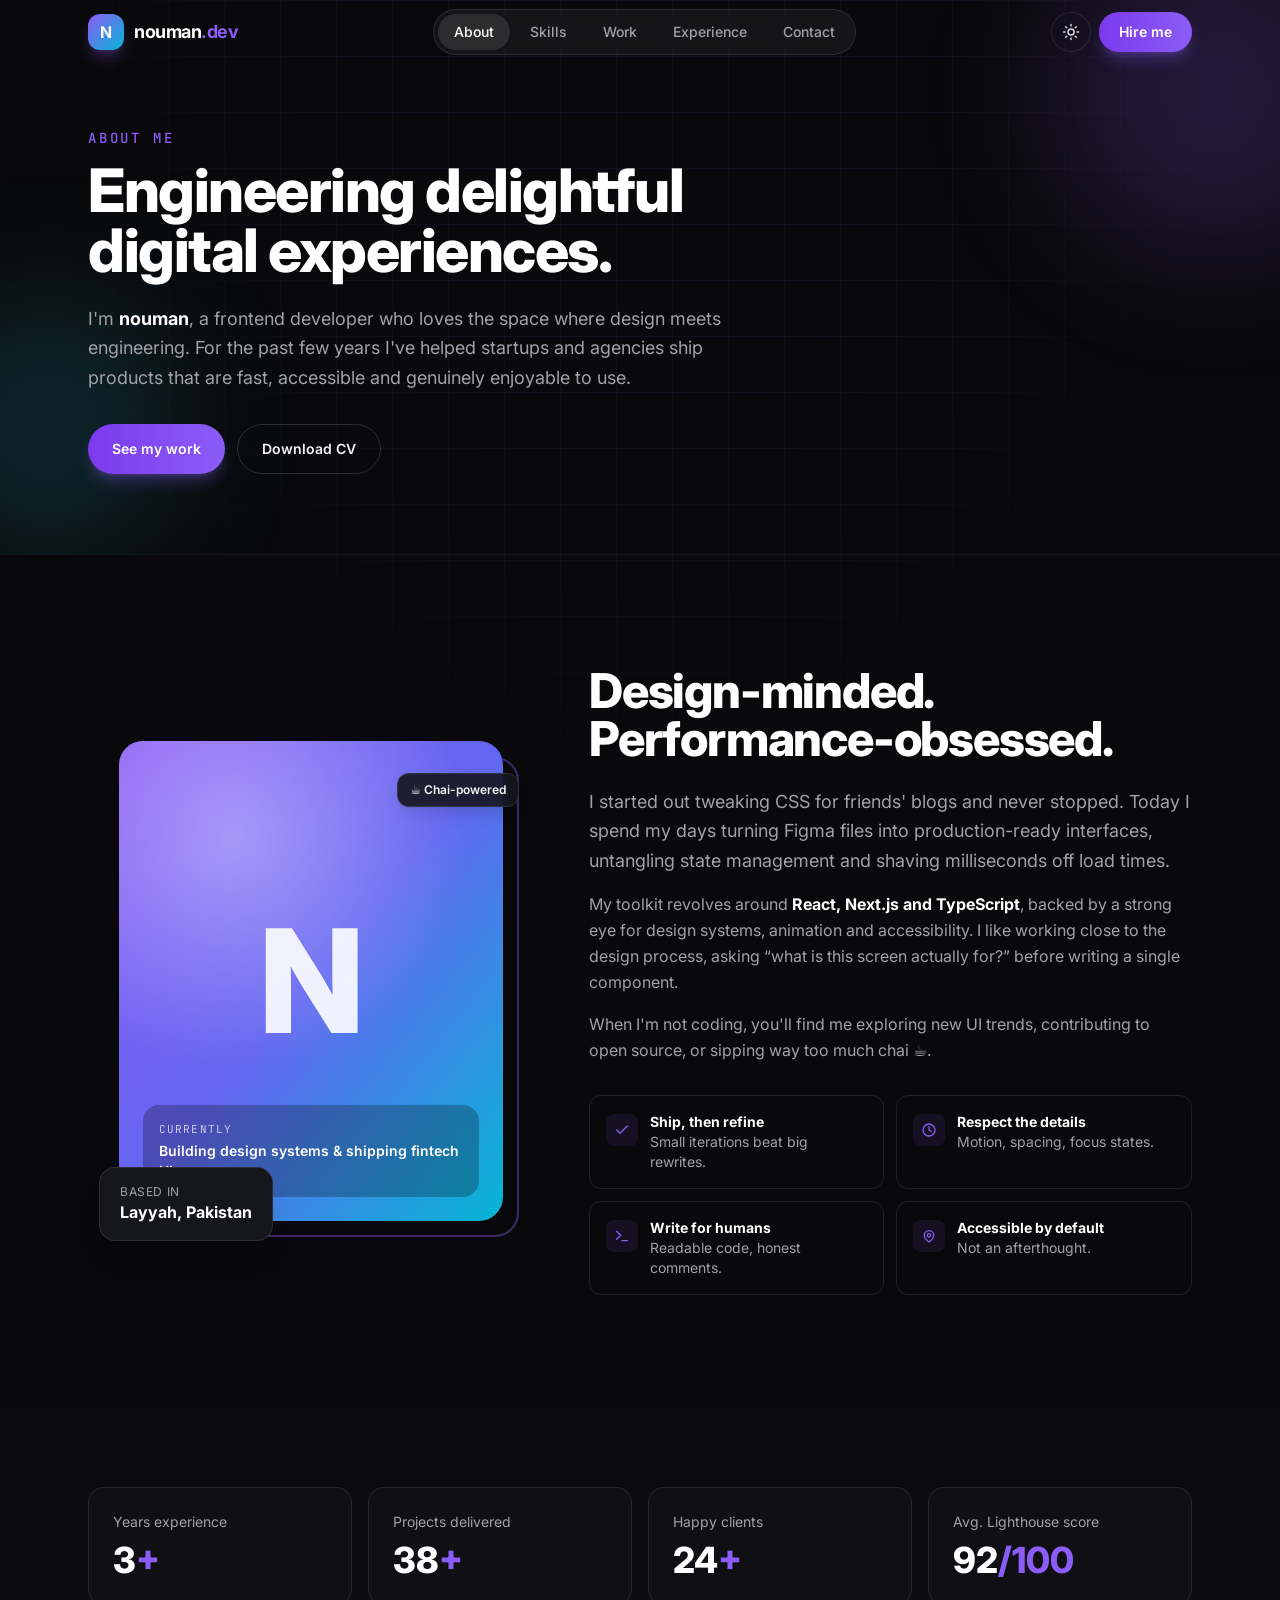
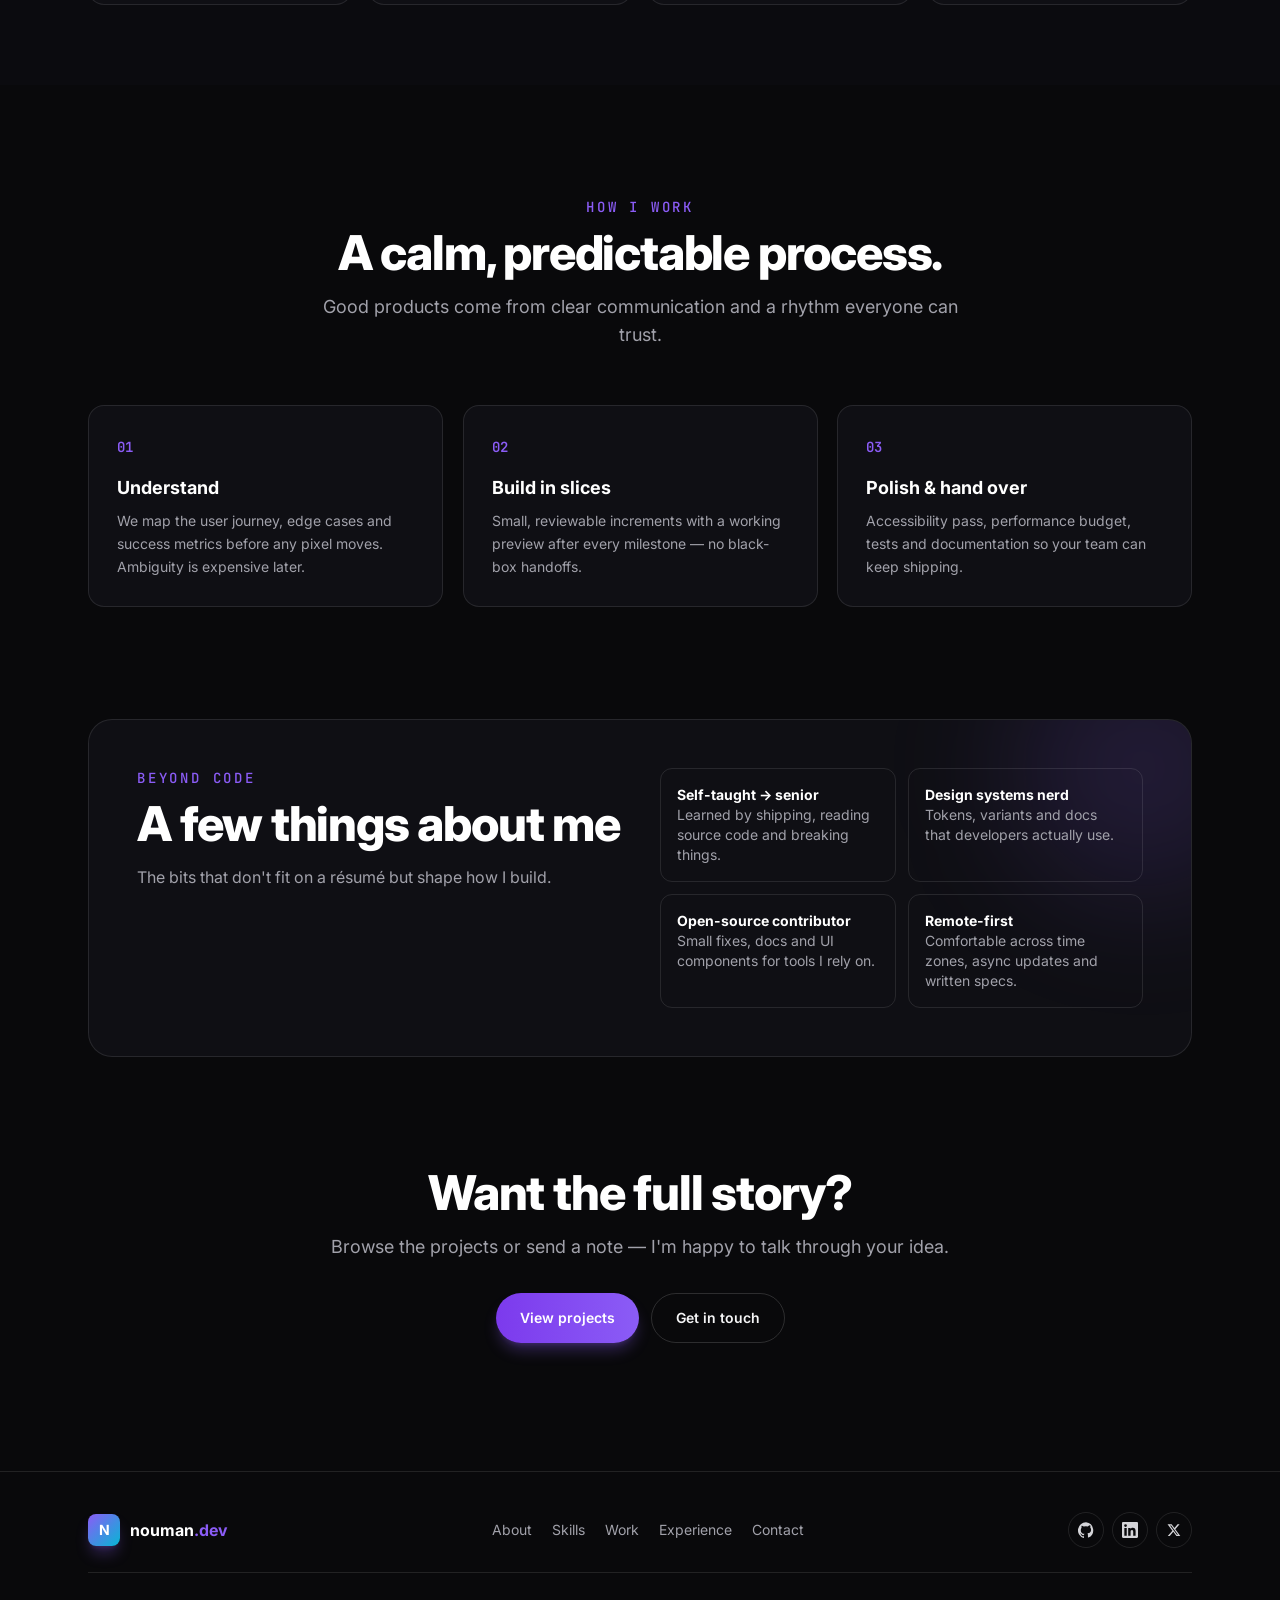
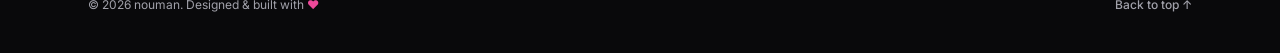
==== about.html @ 0bbcd974 "updating code" ====
<!doctype html>
<html lang="en" class="dark scroll-smooth">
<head>
  <meta charset="utf-8" />
  <meta name="viewport" content="width=device-width, initial-scale=1" />
  <title>About — nouman</title>
  <meta name="description" content="Meet nouman — a frontend developer focused on design systems, motion and accessible, high-performance interfaces." />
  <meta property="og:title" content="About — nouman" />
  <meta property="og:description" content="A frontend developer who loves the space where design meets engineering." />
  <meta property="og:type" content="website" />
  <meta name="theme-color" content="#09090b" />
  <link rel="icon" href="data:image/svg+xml,<svg xmlns='http://www.w3.org/2000/svg' viewBox='0 0 64 64'><defs><linearGradient id='g' x1='0' y1='0' x2='1' y2='1'><stop offset='0' stop-color='%238b5cf6'/><stop offset='1' stop-color='%2306b6d4'/></linearGradient></defs><rect width='64' height='64' rx='16' fill='url(%23g)'/><text x='50%' y='55%' dominant-baseline='middle' text-anchor='middle' font-family='Arial' font-weight='800' font-size='34' fill='white'>N</text></svg>" />

  <!-- Fonts -->
  <link rel="preconnect" href="https://fonts.googleapis.com" />
  <link rel="preconnect" href="https://fonts.gstatic.com" crossorigin />
  <link href="https://fonts.googleapis.com/css2?family=Inter:wght@400;500;600;700;800&family=JetBrains+Mono:wght@400;500&display=swap" rel="stylesheet" />

  <!-- Theme -->
  <script>
    try {
      const t = localStorage.getItem('theme');
      if (t === 'light') document.documentElement.classList.remove('dark');
    } catch (e) {}
  </script>

  <link rel="stylesheet" href="style.css" />
  <noscript><style>.reveal{opacity:1 !important;transform:none !important;filter:none !important}</style></noscript>
</head>

<body id="top" class="bg-white text-zinc-600 dark:bg-ink-950 dark:text-zinc-400 font-sans antialiased selection:bg-brand-500/30 selection:text-white overflow-x-hidden">
  <a href="#main" class="skip-link">Skip to content</a>

  <!-- Background decor -->
  <div class="pointer-events-none fixed inset-0 -z-10 bg-grid [mask-image:radial-gradient(ellipse_at_top,black_30%,transparent_75%)]"></div>
  <div id="cursorGlow" class="pointer-events-none fixed -z-10 hidden h-[500px] w-[500px] -translate-x-1/2 -translate-y-1/2 rounded-full bg-brand-500/10 opacity-0 blur-3xl transition-opacity duration-500 md:block"></div>

  <!-- Scroll progress -->
  <div id="progress" class="fixed left-0 top-0 z-[60] h-0.5 w-0 bg-gradient-to-r from-brand-500 to-cyan-400"></div>

  <!-- ================= NAVBAR ================= -->
  <header id="nav" class="fixed inset-x-0 top-0 z-50 transition-all duration-300">
    <div class="mx-auto flex h-16 max-w-6xl items-center justify-between px-5 sm:px-6">
      <a href="index.html" class="group flex items-center gap-2.5 font-bold text-zinc-900 dark:text-white" aria-label="nouman — home">
        <span class="grid h-9 w-9 place-items-center rounded-xl bg-gradient-to-br from-brand-500 to-cyan-500 text-white shadow-lg shadow-brand-500/30 transition-transform group-hover:rotate-6">N</span>
        <span class="text-lg tracking-tight">nouman<span class="text-brand-500">.dev</span></span>
      </a>

      <nav class="hidden md:block" aria-label="Primary">
        <ul class="flex items-center gap-1 rounded-full border border-zinc-200 bg-white/70 p-1 text-sm font-medium backdrop-blur dark:border-white/10 dark:bg-white/5">
          <li><a href="about.html" class="nav-link is-active" aria-current="page">About</a></li>
          <li><a href="skills.html" class="nav-link">Skills</a></li>
          <li><a href="work.html" class="nav-link">Work</a></li>
          <li><a href="experience.html" class="nav-link">Experience</a></li>
          <li><a href="contact.html" class="nav-link">Contact</a></li>
        </ul>
      </nav>

      <div class="flex items-center gap-2">
        <button id="themeToggle" class="grid h-10 w-10 place-items-center rounded-full border border-zinc-200 text-zinc-700 transition hover:border-brand-500 hover:text-brand-500 dark:border-white/10 dark:text-zinc-300" aria-label="Toggle theme" aria-pressed="true">
          <svg class="hidden h-[18px] w-[18px] dark:block" viewBox="0 0 24 24" fill="none" stroke="currentColor" stroke-width="2" stroke-linecap="round"><circle cx="12" cy="12" r="4"/><path d="M12 2v2M12 20v2M4.9 4.9l1.4 1.4M17.7 17.7l1.4 1.4M2 12h2M20 12h2M4.9 19.1l1.4-1.4M17.7 6.3l1.4-1.4"/></svg>
          <svg class="h-[18px] w-[18px] dark:hidden" viewBox="0 0 24 24" fill="none" stroke="currentColor" stroke-width="2" stroke-linecap="round"><path d="M21 12.8A9 9 0 1 1 11.2 3a7 7 0 0 0 9.8 9.8z"/></svg>
        </button>
        <a href="contact.html" class="btn-primary hidden !px-5 !py-2.5 sm:inline-flex">Hire me</a>
        <button id="menuBtn" class="grid h-10 w-10 place-items-center rounded-full border border-zinc-200 text-zinc-700 md:hidden dark:border-white/10 dark:text-zinc-300" aria-label="Open menu" aria-expanded="false" aria-controls="mobileMenu">
          <svg class="h-5 w-5" viewBox="0 0 24 24" fill="none" stroke="currentColor" stroke-width="2" stroke-linecap="round"><path id="menuIcon" d="M4 7h16M4 17h16"/></svg>
        </button>
      </div>
    </div>

    <!-- Mobile menu -->
    <div id="mobileMenu" class="pointer-events-none mx-4 -translate-y-2 rounded-2xl border border-zinc-200 bg-white/95 p-2 opacity-0 shadow-xl backdrop-blur transition-all duration-300 md:hidden dark:border-white/10 dark:bg-ink-900/95">
      <a href="about.html" class="mobile-link is-active" aria-current="page">About</a>
      <a href="skills.html" class="mobile-link">Skills</a>
      <a href="work.html" class="mobile-link">Work</a>
      <a href="experience.html" class="mobile-link">Experience</a>
      <a href="contact.html" class="mobile-link">Contact</a>
    </div>
  </header>

  <main id="main">
    <!-- ================= PAGE HERO ================= -->
    <section class="page-hero">
      <div class="pointer-events-none absolute -right-24 -top-24 h-80 w-80 rounded-full bg-brand-500/20 blur-3xl" data-parallax="0.08"></div>
      <div class="pointer-events-none absolute -left-20 bottom-0 h-64 w-64 rounded-full bg-cyan-400/15 blur-3xl"></div>

      <div class="mx-auto max-w-6xl px-5 sm:px-6">
        <p class="eyebrow reveal">About me</p>
        <h1 class="page-hero-title reveal max-w-3xl">Engineering delightful<br class="hidden sm:block" /> digital experiences.</h1>
        <p class="reveal mt-6 max-w-2xl text-lg leading-relaxed">
          I'm <strong class="text-zinc-900 dark:text-white">nouman</strong>, a frontend developer who loves the space where design meets engineering.
          For the past few years I've helped startups and agencies ship products that are fast, accessible and genuinely enjoyable to use.
        </p>
        <div class="reveal mt-8 flex flex-wrap gap-3">
          <a href="work.html" class="btn-primary">See my work</a>
          <a href="Muhammad Nouman CV.pdf" class="btn-ghost" download>Download CV</a>
        </div>
      </div>
    </section>

    <!-- ================= STORY + PORTRAIT ================= -->
    <section class="py-20 sm:py-28">
      <div class="mx-auto grid max-w-6xl items-center gap-14 px-5 sm:px-6 lg:grid-cols-[0.85fr_1.15fr]">
        <div class="reveal relative mx-auto aspect-[4/5] w-full max-w-sm" data-reveal="left">
          <div class="absolute inset-0 translate-x-4 translate-y-4 rounded-3xl border-2 border-brand-500/40"></div>
          <div class="relative grid h-full w-full place-items-center overflow-hidden rounded-3xl bg-gradient-to-br from-brand-500 via-indigo-500 to-cyan-500">
            <span class="text-[9rem] font-extrabold leading-none text-white/90">N</span>
            <div class="absolute inset-0 bg-[radial-gradient(circle_at_30%_20%,rgba(255,255,255,.35),transparent_50%)]"></div>
            <div class="absolute inset-x-6 bottom-6 rounded-2xl bg-black/25 p-4 text-white backdrop-blur">
              <p class="font-mono text-[11px] uppercase tracking-widest text-white/70">Currently</p>
              <p class="mt-1 text-sm font-semibold">Building design systems &amp; shipping fintech UIs</p>
            </div>
          </div>
          <div class="absolute -bottom-5 -left-5 rounded-2xl border border-zinc-200 bg-white px-5 py-4 shadow-xl dark:border-white/10 dark:bg-ink-800">
            <p class="text-xs uppercase tracking-wider">Based in</p>
            <p class="font-bold text-zinc-900 dark:text-white">Layyah, Pakistan</p>
          </div>
          <div class="absolute -right-4 top-8 animate-float rounded-xl border border-zinc-200 bg-white/90 px-3 py-2 text-xs font-semibold text-zinc-800 shadow-lg backdrop-blur dark:border-white/10 dark:bg-ink-800/90 dark:text-zinc-100">☕ Chai-powered</div>
        </div>

        <div>
          <h2 class="section-title reveal" data-reveal="right">Design-minded.<br />Performance-obsessed.</h2>
          <p class="reveal mt-6 text-lg leading-relaxed" data-reveal="right">
            I started out tweaking CSS for friends' blogs and never stopped. Today I spend my days turning Figma files into
            production-ready interfaces, untangling state management and shaving milliseconds off load times.
          </p>
          <p class="reveal mt-4 leading-relaxed" data-reveal="right">
            My toolkit revolves around <strong class="text-zinc-900 dark:text-white">React, Next.js and TypeScript</strong>, backed by a strong eye for
            design systems, animation and accessibility. I like working close to the design process, asking “what is this screen
            actually for?” before writing a single component.
          </p>
          <p class="reveal mt-4 leading-relaxed" data-reveal="right">
            When I'm not coding, you'll find me exploring new UI trends, contributing to open source, or sipping way too much chai ☕.
          </p>

          <ul class="reveal mt-8 grid gap-3 sm:grid-cols-2" data-reveal="right">
            <li class="flex items-start gap-3 rounded-xl border border-zinc-200 p-4 dark:border-white/10">
              <span class="mt-0.5 grid h-8 w-8 shrink-0 place-items-center rounded-lg bg-brand-500/10 text-brand-500"><svg class="h-4 w-4" viewBox="0 0 24 24" fill="none" stroke="currentColor" stroke-width="2" stroke-linecap="round" stroke-linejoin="round"><path d="M20 6L9 17l-5-5"/></svg></span>
              <span class="text-sm"><strong class="block text-zinc-900 dark:text-white">Ship, then refine</strong>Small iterations beat big rewrites.</span>
            </li>
            <li class="flex items-start gap-3 rounded-xl border border-zinc-200 p-4 dark:border-white/10">
              <span class="mt-0.5 grid h-8 w-8 shrink-0 place-items-center rounded-lg bg-brand-500/10 text-brand-500"><svg class="h-4 w-4" viewBox="0 0 24 24" fill="none" stroke="currentColor" stroke-width="2" stroke-linecap="round" stroke-linejoin="round"><circle cx="12" cy="12" r="9"/><path d="M12 7v5l3 2"/></svg></span>
              <span class="text-sm"><strong class="block text-zinc-900 dark:text-white">Respect the details</strong>Motion, spacing, focus states.</span>
            </li>
            <li class="flex items-start gap-3 rounded-xl border border-zinc-200 p-4 dark:border-white/10">
              <span class="mt-0.5 grid h-8 w-8 shrink-0 place-items-center rounded-lg bg-brand-500/10 text-brand-500"><svg class="h-4 w-4" viewBox="0 0 24 24" fill="none" stroke="currentColor" stroke-width="2" stroke-linecap="round" stroke-linejoin="round"><path d="M4 17l6-6-6-6M12 19h8"/></svg></span>
              <span class="text-sm"><strong class="block text-zinc-900 dark:text-white">Write for humans</strong>Readable code, honest comments.</span>
            </li>
            <li class="flex items-start gap-3 rounded-xl border border-zinc-200 p-4 dark:border-white/10">
              <span class="mt-0.5 grid h-8 w-8 shrink-0 place-items-center rounded-lg bg-brand-500/10 text-brand-500"><svg class="h-4 w-4" viewBox="0 0 24 24" fill="none" stroke="currentColor" stroke-width="2" stroke-linecap="round" stroke-linejoin="round"><path d="M12 21s-7-4.4-7-10a7 7 0 0 1 14 0c0 5.6-7 10-7 10z"/><circle cx="12" cy="11" r="2.5"/></svg></span>
              <span class="text-sm"><strong class="block text-zinc-900 dark:text-white">Accessible by default</strong>Not an afterthought.</span>
            </li>
          </ul>
        </div>
      </div>
    </section>

    <!-- ================= STATS ================= -->
    <section class="bg-zinc-50 py-16 dark:bg-ink-900/50 sm:py-20">
      <div class="mx-auto max-w-6xl px-5 sm:px-6">
        <dl class="grid gap-4 sm:grid-cols-2 lg:grid-cols-4">
          <div class="reveal spotlight card p-6" data-reveal="scale">
            <dt class="text-sm">Years experience</dt>
            <dd class="mt-2 text-4xl font-extrabold text-zinc-900 dark:text-white"><span data-count="3">0</span><span class="text-brand-500">+</span></dd>
          </div>
          <div class="reveal spotlight card p-6" data-reveal="scale">
            <dt class="text-sm">Projects delivered</dt>
            <dd class="mt-2 text-4xl font-extrabold text-zinc-900 dark:text-white"><span data-count="40">0</span><span class="text-brand-500">+</span></dd>
          </div>
          <div class="reveal spotlight card p-6" data-reveal="scale">
            <dt class="text-sm">Happy clients</dt>
            <dd class="mt-2 text-4xl font-extrabold text-zinc-900 dark:text-white"><span data-count="25">0</span><span class="text-brand-500">+</span></dd>
          </div>
          <div class="reveal spotlight card p-6" data-reveal="scale">
            <dt class="text-sm">Avg. Lighthouse score</dt>
            <dd class="mt-2 text-4xl font-extrabold text-zinc-900 dark:text-white"><span data-count="96">0</span><span class="text-brand-500">/100</span></dd>
          </div>
        </dl>
      </div>
    </section>

    <!-- ================= APPROACH ================= -->
    <section class="py-20 sm:py-28">
      <div class="mx-auto max-w-6xl px-5 sm:px-6">
        <div class="mx-auto max-w-2xl text-center">
          <p class="eyebrow reveal">How I work</p>
          <h2 class="section-title reveal">A calm, predictable process.</h2>
          <p class="reveal mt-4 text-lg">Good products come from clear communication and a rhythm everyone can trust.</p>
        </div>

        <div class="mt-14 grid gap-5 md:grid-cols-3">
          <article class="reveal spotlight card card-hover p-7" data-reveal="left">
            <span class="font-mono text-sm font-semibold text-brand-500">01</span>
            <h3 class="mt-4 text-lg font-bold text-zinc-900 dark:text-white">Understand</h3>
            <p class="mt-2 text-sm leading-relaxed">We map the user journey, edge cases and success metrics before any pixel moves. Ambiguity is expensive later.</p>
          </article>
          <article class="reveal spotlight card card-hover p-7" data-reveal="scale">
            <span class="font-mono text-sm font-semibold text-brand-500">02</span>
            <h3 class="mt-4 text-lg font-bold text-zinc-900 dark:text-white">Build in slices</h3>
            <p class="mt-2 text-sm leading-relaxed">Small, reviewable increments with a working preview after every milestone — no black-box handoffs.</p>
          </article>
          <article class="reveal spotlight card card-hover p-7" data-reveal="right">
            <span class="font-mono text-sm font-semibold text-brand-500">03</span>
            <h3 class="mt-4 text-lg font-bold text-zinc-900 dark:text-white">Polish &amp; hand over</h3>
            <p class="mt-2 text-sm leading-relaxed">Accessibility pass, performance budget, tests and documentation so your team can keep shipping.</p>
          </article>
        </div>
      </div>
    </section>

    <!-- ================= BEYOND CODE ================= -->
    <section class="pb-20 sm:pb-28">
      <div class="mx-auto max-w-6xl px-5 sm:px-6">
        <div class="reveal relative overflow-hidden rounded-3xl border border-zinc-200 bg-white p-8 sm:p-12 dark:border-white/10 dark:bg-ink-900">
          <div class="pointer-events-none absolute -right-20 -top-20 h-64 w-64 rounded-full bg-brand-500/15 blur-3xl"></div>
          <div class="relative grid gap-10 lg:grid-cols-2">
            <div>
              <p class="eyebrow">Beyond code</p>
              <h2 class="section-title">A few things about me</h2>
              <p class="mt-4 leading-relaxed">The bits that don't fit on a résumé but shape how I build.</p>
            </div>
            <ul class="grid gap-3 sm:grid-cols-2">
              <li class="rounded-xl border border-zinc-200 p-4 text-sm dark:border-white/10"><strong class="block text-zinc-900 dark:text-white">Self-taught → senior</strong>Learned by shipping, reading source code and breaking things.</li>
              <li class="rounded-xl border border-zinc-200 p-4 text-sm dark:border-white/10"><strong class="block text-zinc-900 dark:text-white">Design systems nerd</strong>Tokens, variants and docs that developers actually use.</li>
              <li class="rounded-xl border border-zinc-200 p-4 text-sm dark:border-white/10"><strong class="block text-zinc-900 dark:text-white">Open-source contributor</strong>Small fixes, docs and UI components for tools I rely on.</li>
              <li class="rounded-xl border border-zinc-200 p-4 text-sm dark:border-white/10"><strong class="block text-zinc-900 dark:text-white">Remote-first</strong>Comfortable across time zones, async updates and written specs.</li>
            </ul>
          </div>
        </div>
      </div>
    </section>

    <!-- ================= CTA ================= -->
    <section class="pb-24 sm:pb-32">
      <div class="mx-auto max-w-3xl px-5 text-center sm:px-6">
        <h2 class="section-title reveal">Want the full story?</h2>
        <p class="reveal mt-4 text-lg">Browse the projects or send a note — I'm happy to talk through your idea.</p>
        <div class="reveal mt-8 flex flex-wrap justify-center gap-3">
          <a href="work.html" class="btn-primary">View projects</a>
          <a href="contact.html" class="btn-ghost">Get in touch</a>
        </div>
      </div>
    </section>
  </main>

  <!-- ================= FOOTER ================= -->
  <footer class="border-t border-zinc-200 py-10 dark:border-white/10">
    <div class="mx-auto max-w-6xl px-5 sm:px-6">
      <div class="flex flex-col items-center justify-between gap-6 sm:flex-row">
        <a href="index.html" class="group flex items-center gap-2.5 font-bold text-zinc-900 dark:text-white">
          <span class="grid h-8 w-8 place-items-center rounded-lg bg-gradient-to-br from-brand-500 to-cyan-500 text-sm text-white shadow-lg shadow-brand-500/30 transition-transform group-hover:rotate-6">N</span>
          <span>nouman<span class="text-brand-500">.dev</span></span>
        </a>
        <nav aria-label="Footer" class="flex flex-wrap justify-center gap-x-5 gap-y-2 text-sm">
          <a href="about.html" class="underline-grow transition hover:text-brand-500" aria-current="page">About</a>
          <a href="skills.html" class="underline-grow transition hover:text-brand-500">Skills</a>
          <a href="work.html" class="underline-grow transition hover:text-brand-500">Work</a>
          <a href="experience.html" class="underline-grow transition hover:text-brand-500">Experience</a>
          <a href="contact.html" class="underline-grow transition hover:text-brand-500">Contact</a>
        </nav>
        <div class="flex items-center gap-2">
          <a href="https://github.com/nomizzking/" target="_blank" rel="noopener" aria-label="GitHub" class="grid h-9 w-9 place-items-center rounded-full border border-zinc-200 text-zinc-600 transition hover:-translate-y-0.5 hover:border-brand-500 hover:text-brand-500 dark:border-white/10 dark:text-zinc-300"><svg class="h-4 w-4" viewBox="0 0 24 24" fill="currentColor"><path d="M12 .5a12 12 0 0 0-3.8 23.4c.6.1.8-.3.8-.6v-2c-3.3.7-4-1.6-4-1.6-.6-1.4-1.4-1.8-1.4-1.8-1-.7.1-.7.1-.7 1.2.1 1.8 1.2 1.8 1.2 1 1.8 2.8 1.3 3.5 1 .1-.8.4-1.3.7-1.6-2.7-.3-5.5-1.3-5.5-5.9 0-1.3.5-2.4 1.2-3.2-.1-.3-.5-1.5.1-3.2 0 0 1-.3 3.3 1.2a11.5 11.5 0 0 1 6 0C17.3 4.6 18.3 5 18.3 5c.6 1.7.2 2.9.1 3.2.8.8 1.2 1.9 1.2 3.2 0 4.6-2.8 5.6-5.5 5.9.4.4.8 1.1.8 2.2v3.3c0 .3.2.7.8.6A12 12 0 0 0 12 .5z"/></svg></a>
          <a href="https://linkedin.com/" target="_blank" rel="noopener" aria-label="LinkedIn" class="grid h-9 w-9 place-items-center rounded-full border border-zinc-200 text-zinc-600 transition hover:-translate-y-0.5 hover:border-brand-500 hover:text-brand-500 dark:border-white/10 dark:text-zinc-300"><svg class="h-4 w-4" viewBox="0 0 24 24" fill="currentColor"><path d="M20.4 20.5h-3.6v-5.6c0-1.3 0-3-1.8-3s-2.1 1.4-2.1 2.9v5.7H9.3V9h3.4v1.6c.5-.9 1.6-1.8 3.4-1.8 3.6 0 4.3 2.4 4.3 5.5v6.2zM5.3 7.4a2.1 2.1 0 1 1 0-4.2 2.1 2.1 0 0 1 0 4.2zM7.1 20.5H3.5V9h3.6v11.5zM22.2 0H1.8C.8 0 0 .8 0 1.7v20.6c0 .9.8 1.7 1.8 1.7h20.4c1 0 1.8-.8 1.8-1.7V1.7C24 .8 23.2 0 22.2 0z"/></svg></a>
          <a href="https://x.com/" target="_blank" rel="noopener" aria-label="X (Twitter)" class="grid h-9 w-9 place-items-center rounded-full border border-zinc-200 text-zinc-600 transition hover:-translate-y-0.5 hover:border-brand-500 hover:text-brand-500 dark:border-white/10 dark:text-zinc-300"><svg class="h-[14px] w-[14px]" viewBox="0 0 24 24" fill="currentColor"><path d="M18.2 2.3h3.4l-7.4 8.4 8.7 11.5h-6.8l-5.3-7-6.1 7H1.3l7.9-9L.9 2.3h7l4.8 6.4 5.5-6.4zm-1.2 17.9h1.9L7.1 4.2H5.1L17 20.2z"/></svg></a>
        </div>
      </div>
      <div class="mt-6 flex flex-col items-center justify-between gap-2 border-t border-zinc-200 pt-6 text-xs sm:flex-row dark:border-white/10">
        <p>© <span id="year"></span> nouman. Designed &amp; built with <span class="text-pink-500">♥</span></p>
        <a href="#top" class="font-medium transition hover:text-brand-500">Back to top ↑</a>
      </div>
    </div>
  </footer>

  <!-- Back-to-top + toast -->
  <a href="#top" id="toTop" class="pointer-events-none fixed bottom-6 right-6 z-40 grid h-12 w-12 translate-y-4 place-items-center rounded-full bg-gradient-to-br from-brand-500 to-cyan-500 text-white opacity-0 shadow-lg shadow-brand-500/30 transition-all duration-300" aria-label="Back to top">
    <svg class="h-5 w-5" viewBox="0 0 24 24" fill="none" stroke="currentColor" stroke-width="2.5" stroke-linecap="round" stroke-linejoin="round"><path d="M12 19V5M5 12l7-7 7 7"/></svg>
  </a>
  <div id="toast" class="pointer-events-none fixed bottom-6 left-1/2 z-50 -translate-x-1/2 translate-y-6 rounded-xl bg-zinc-900 px-5 py-3 text-sm font-medium text-white opacity-0 shadow-xl transition-all duration-300 dark:bg-white dark:text-zinc-900" role="status" aria-live="polite"></div>

  <script src="script.js"></script>
</body>
</html>
---- style.css ----
*,:after,:before{--tw-border-spacing-x:0;--tw-border-spacing-y:0;--tw-translate-x:0;--tw-translate-y:0;--tw-rotate:0;--tw-skew-x:0;--tw-skew-y:0;--tw-scale-x:1;--tw-scale-y:1;--tw-pan-x: ;--tw-pan-y: ;--tw-pinch-zoom: ;--tw-scroll-snap-strictness:proximity;--tw-gradient-from-position: ;--tw-gradient-via-position: ;--tw-gradient-to-position: ;--tw-ordinal: ;--tw-slashed-zero: ;--tw-numeric-figure: ;--tw-numeric-spacing: ;--tw-numeric-fraction: ;--tw-ring-inset: ;--tw-ring-offset-width:0px;--tw-ring-offset-color:#fff;--tw-ring-color:rgba(59,130,246,.5);--tw-ring-offset-shadow:0 0 #0000;--tw-ring-shadow:0 0 #0000;--tw-shadow:0 0 #0000;--tw-shadow-colored:0 0 #0000;--tw-blur: ;--tw-brightness: ;--tw-contrast: ;--tw-grayscale: ;--tw-hue-rotate: ;--tw-invert: ;--tw-saturate: ;--tw-sepia: ;--tw-drop-shadow: ;--tw-backdrop-blur: ;--tw-backdrop-brightness: ;--tw-backdrop-contrast: ;--tw-backdrop-grayscale: ;--tw-backdrop-hue-rotate: ;--tw-backdrop-invert: ;--tw-backdrop-opacity: ;--tw-backdrop-saturate: ;--tw-backdrop-sepia: ;--tw-contain-size: ;--tw-contain-layout: ;--tw-contain-paint: ;--tw-contain-style: }::backdrop{--tw-border-spacing-x:0;--tw-border-spacing-y:0;--tw-translate-x:0;--tw-translate-y:0;--tw-rotate:0;--tw-skew-x:0;--tw-skew-y:0;--tw-scale-x:1;--tw-scale-y:1;--tw-pan-x: ;--tw-pan-y: ;--tw-pinch-zoom: ;--tw-scroll-snap-strictness:proximity;--tw-gradient-from-position: ;--tw-gradient-via-position: ;--tw-gradient-to-position: ;--tw-ordinal: ;--tw-slashed-zero: ;--tw-numeric-figure: ;--tw-numeric-spacing: ;--tw-numeric-fraction: ;--tw-ring-inset: ;--tw-ring-offset-width:0px;--tw-ring-offset-color:#fff;--tw-ring-color:rgba(59,130,246,.5);--tw-ring-offset-shadow:0 0 #0000;--tw-ring-shadow:0 0 #0000;--tw-shadow:0 0 #0000;--tw-shadow-colored:0 0 #0000;--tw-blur: ;--tw-brightness: ;--tw-contrast: ;--tw-grayscale: ;--tw-hue-rotate: ;--tw-invert: ;--tw-saturate: ;--tw-sepia: ;--tw-drop-shadow: ;--tw-backdrop-blur: ;--tw-backdrop-brightness: ;--tw-backdrop-contrast: ;--tw-backdrop-grayscale: ;--tw-backdrop-hue-rotate: ;--tw-backdrop-invert: ;--tw-backdrop-opacity: ;--tw-backdrop-saturate: ;--tw-backdrop-sepia: ;--tw-contain-size: ;--tw-contain-layout: ;--tw-contain-paint: ;--tw-contain-style: }/*! tailwindcss v3.4.17 | MIT License | https://tailwindcss.com*/*,:after,:before{box-sizing:border-box;border:0 solid #e5e7eb}:after,:before{--tw-content:""}:host,html{line-height:1.5;-webkit-text-size-adjust:100%;-moz-tab-size:4;-o-tab-size:4;tab-size:4;font-family:Inter,ui-sans-serif,system-ui,sans-serif;font-feature-settings:normal;font-variation-settings:normal;-webkit-tap-highlight-color:transparent}body{margin:0;line-height:inherit}hr{height:0;color:inherit;border-top-width:1px}abbr:where([title]){-webkit-text-decoration:underline dotted;text-decoration:underline dotted}h1,h2,h3,h4,h5,h6{font-size:inherit;font-weight:inherit}a{color:inherit;text-decoration:inherit}b,strong{font-weight:bolder}code,kbd,pre,samp{font-family:JetBrains Mono,ui-monospace,monospace;font-feature-settings:normal;font-variation-settings:normal;font-size:1em}small{font-size:80%}sub,sup{font-size:75%;line-height:0;position:relative;vertical-align:baseline}sub{bottom:-.25em}sup{top:-.5em}table{text-indent:0;border-color:inherit;border-collapse:collapse}button,input,optgroup,select,textarea{font-family:inherit;font-feature-settings:inherit;font-variation-settings:inherit;font-size:100%;font-weight:inherit;line-height:inherit;letter-spacing:inherit;color:inherit;margin:0;padding:0}button,select{text-transform:none}button,input:where([type=button]),input:where([type=reset]),input:where([type=submit]){-webkit-appearance:button;background-color:transparent;background-image:none}:-moz-focusring{outline:auto}:-moz-ui-invalid{box-shadow:none}progress{vertical-align:baseline}::-webkit-inner-spin-button,::-webkit-outer-spin-button{height:auto}[type=search]{-webkit-appearance:textfield;outline-offset:-2px}::-webkit-search-decoration{-webkit-appearance:none}::-webkit-file-upload-button{-webkit-appearance:button;font:inherit}summary{display:list-item}blockquote,dd,dl,figure,h1,h2,h3,h4,h5,h6,hr,p,pre{margin:0}fieldset{margin:0}fieldset,legend{padding:0}menu,ol,ul{list-style:none;margin:0;padding:0}dialog{padding:0}textarea{resize:vertical}input::-moz-placeholder,textarea::-moz-placeholder{opacity:1;color:#9ca3af}input::placeholder,textarea::placeholder{opacity:1;color:#9ca3af}[role=button],button{cursor:pointer}:disabled{cursor:default}audio,canvas,embed,iframe,img,object,svg,video{display:block;vertical-align:middle}img,video{max-width:100%;height:auto}[hidden]:where(:not([hidden=until-found])){display:none}.text-gradient-animated{background-image:linear-gradient(to right,var(--tw-gradient-stops));--tw-gradient-from:#8b5cf6 var(--tw-gradient-from-position);--tw-gradient-to:rgba(139,92,246,0) var(--tw-gradient-to-position);--tw-gradient-stops:var(--tw-gradient-from),var(--tw-gradient-to);--tw-gradient-to:rgba(217,70,239,0) var(--tw-gradient-to-position);--tw-gradient-stops:var(--tw-gradient-from),#d946ef var(--tw-gradient-via-position),var(--tw-gradient-to);--tw-gradient-to:#22d3ee var(--tw-gradient-to-position);-webkit-background-clip:text;background-clip:text;color:transparent;background-size:200% 200%;animation:gradient-x 8s ease infinite}.eyebrow{margin-bottom:.75rem;font-family:JetBrains Mono,ui-monospace,monospace;font-size:.875rem;line-height:1.25rem;font-weight:500;text-transform:uppercase;letter-spacing:.2em;--tw-text-opacity:1;color:rgb(139 92 246/var(--tw-text-opacity,1))}.section-title{font-size:1.875rem;line-height:2.25rem;font-weight:800;line-height:1.25;letter-spacing:-.025em;--tw-text-opacity:1;color:rgb(24 24 27/var(--tw-text-opacity,1))}.section-title:is(.dark *){--tw-text-opacity:1;color:rgb(255 255 255/var(--tw-text-opacity,1))}@media (min-width:640px){.section-title{font-size:2.25rem;line-height:2.5rem}}@media (min-width:1024px){.section-title{font-size:3rem;line-height:1}}.btn-primary{display:inline-flex;align-items:center;gap:.5rem;border-radius:9999px;background-image:linear-gradient(to right,var(--tw-gradient-stops));--tw-gradient-from:#7c3aed var(--tw-gradient-from-position);--tw-gradient-to:rgba(124,58,237,0) var(--tw-gradient-to-position);--tw-gradient-stops:var(--tw-gradient-from),var(--tw-gradient-to);--tw-gradient-to:#8b5cf6 var(--tw-gradient-to-position);padding:.875rem 1.5rem;font-size:.875rem;line-height:1.25rem;font-weight:600;--tw-text-opacity:1;color:rgb(255 255 255/var(--tw-text-opacity,1));--tw-shadow:0 10px 15px -3px rgba(0,0,0,.1),0 4px 6px -4px rgba(0,0,0,.1);--tw-shadow-colored:0 10px 15px -3px var(--tw-shadow-color),0 4px 6px -4px var(--tw-shadow-color);--tw-shadow-color:rgba(139,92,246,.3);--tw-shadow:var(--tw-shadow-colored);transition-property:all;transition-timing-function:cubic-bezier(.4,0,.2,1);transition-duration:.3s}.btn-primary,.btn-primary:hover{box-shadow:var(--tw-ring-offset-shadow,0 0 #0000),var(--tw-ring-shadow,0 0 #0000),var(--tw-shadow)}.btn-primary:hover{--tw-translate-y:-0.125rem;transform:translate(var(--tw-translate-x),var(--tw-translate-y)) rotate(var(--tw-rotate)) skewX(var(--tw-skew-x)) skewY(var(--tw-skew-y)) scaleX(var(--tw-scale-x)) scaleY(var(--tw-scale-y));--tw-shadow:0 20px 25px -5px rgba(0,0,0,.1),0 8px 10px -6px rgba(0,0,0,.1);--tw-shadow-colored:0 20px 25px -5px var(--tw-shadow-color),0 8px 10px -6px var(--tw-shadow-color);--tw-shadow-color:rgba(139,92,246,.4);--tw-shadow:var(--tw-shadow-colored)}.btn-primary:focus{outline:2px solid transparent;outline-offset:2px}.btn-primary:focus-visible{--tw-ring-offset-shadow:var(--tw-ring-inset) 0 0 0 var(--tw-ring-offset-width) var(--tw-ring-offset-color);--tw-ring-shadow:var(--tw-ring-inset) 0 0 0 calc(2px + var(--tw-ring-offset-width)) var(--tw-ring-color);box-shadow:var(--tw-ring-offset-shadow),var(--tw-ring-shadow),var(--tw-shadow,0 0 #0000);--tw-ring-opacity:1;--tw-ring-color:rgb(167 139 250/var(--tw-ring-opacity,1));--tw-ring-offset-width:2px}.btn-primary:focus-visible:is(.dark *){--tw-ring-offset-color:#09090b}.btn-ghost{display:inline-flex;align-items:center;gap:.5rem;border-radius:9999px;border-width:1px;--tw-border-opacity:1;border-color:rgb(212 212 216/var(--tw-border-opacity,1));padding:.875rem 1.5rem;font-size:.875rem;line-height:1.25rem;font-weight:600;--tw-text-opacity:1;color:rgb(39 39 42/var(--tw-text-opacity,1));transition-property:all;transition-timing-function:cubic-bezier(.4,0,.2,1);transition-duration:.3s}.btn-ghost:hover{--tw-translate-y:-0.125rem;transform:translate(var(--tw-translate-x),var(--tw-translate-y)) rotate(var(--tw-rotate)) skewX(var(--tw-skew-x)) skewY(var(--tw-skew-y)) scaleX(var(--tw-scale-x)) scaleY(var(--tw-scale-y));--tw-border-opacity:1;border-color:rgb(139 92 246/var(--tw-border-opacity,1));--tw-text-opacity:1;color:rgb(139 92 246/var(--tw-text-opacity,1))}.btn-ghost:focus{outline:2px solid transparent;outline-offset:2px}.btn-ghost:focus-visible{--tw-ring-offset-shadow:var(--tw-ring-inset) 0 0 0 var(--tw-ring-offset-width) var(--tw-ring-offset-color);--tw-ring-shadow:var(--tw-ring-inset) 0 0 0 calc(2px + var(--tw-ring-offset-width)) var(--tw-ring-color);box-shadow:var(--tw-ring-offset-shadow),var(--tw-ring-shadow),var(--tw-shadow,0 0 #0000);--tw-ring-opacity:1;--tw-ring-color:rgb(167 139 250/var(--tw-ring-opacity,1))}.btn-ghost:is(.dark *){border-color:hsla(0,0%,100%,.15);--tw-text-opacity:1;color:rgb(244 244 245/var(--tw-text-opacity,1))}.social{display:grid;height:2.75rem;width:2.75rem;place-items:center;border-radius:9999px;border-width:1px;--tw-border-opacity:1;border-color:rgb(228 228 231/var(--tw-border-opacity,1));--tw-text-opacity:1;color:rgb(82 82 91/var(--tw-text-opacity,1));transition-property:all;transition-timing-function:cubic-bezier(.4,0,.2,1);transition-duration:.3s}.social:hover{--tw-translate-y:-0.25rem;transform:translate(var(--tw-translate-x),var(--tw-translate-y)) rotate(var(--tw-rotate)) skewX(var(--tw-skew-x)) skewY(var(--tw-skew-y)) scaleX(var(--tw-scale-x)) scaleY(var(--tw-scale-y));--tw-border-opacity:1;border-color:rgb(139 92 246/var(--tw-border-opacity,1));--tw-bg-opacity:1;background-color:rgb(139 92 246/var(--tw-bg-opacity,1));--tw-text-opacity:1;color:rgb(255 255 255/var(--tw-text-opacity,1))}.social:is(.dark *){border-color:hsla(0,0%,100%,.1);--tw-text-opacity:1;color:rgb(212 212 216/var(--tw-text-opacity,1))}.nav-link{position:relative;display:block;border-radius:9999px;padding:.5rem 1rem;--tw-text-opacity:1;color:rgb(82 82 91/var(--tw-text-opacity,1));transition-property:color,background-color,border-color,text-decoration-color,fill,stroke;transition-timing-function:cubic-bezier(.4,0,.2,1);transition-duration:.15s}.nav-link:hover{--tw-text-opacity:1;color:rgb(24 24 27/var(--tw-text-opacity,1))}.nav-link:is(.dark *){--tw-text-opacity:1;color:rgb(161 161 170/var(--tw-text-opacity,1))}.nav-link:hover:is(.dark *){--tw-text-opacity:1;color:rgb(255 255 255/var(--tw-text-opacity,1))}.nav-link.is-active{--tw-bg-opacity:1;background-color:rgb(24 24 27/var(--tw-bg-opacity,1));--tw-text-opacity:1;color:rgb(255 255 255/var(--tw-text-opacity,1))}.nav-link.is-active:is(.dark *){background-color:hsla(0,0%,100%,.1);--tw-text-opacity:1;color:rgb(255 255 255/var(--tw-text-opacity,1))}.mobile-link{display:block;border-radius:.75rem;padding:.75rem 1rem;font-weight:500;--tw-text-opacity:1;color:rgb(63 63 70/var(--tw-text-opacity,1))}.mobile-link:hover{--tw-bg-opacity:1;background-color:rgb(244 244 245/var(--tw-bg-opacity,1))}.mobile-link:is(.dark *){--tw-text-opacity:1;color:rgb(228 228 231/var(--tw-text-opacity,1))}.mobile-link:hover:is(.dark *){background-color:hsla(0,0%,100%,.05)}.mobile-link.is-active{--tw-bg-opacity:1;background-color:rgb(24 24 27/var(--tw-bg-opacity,1));--tw-text-opacity:1;color:rgb(255 255 255/var(--tw-text-opacity,1))}.mobile-link.is-active:hover{--tw-bg-opacity:1;background-color:rgb(24 24 27/var(--tw-bg-opacity,1))}.mobile-link.is-active:is(.dark *){background-color:hsla(0,0%,100%,.1);--tw-text-opacity:1;color:rgb(255 255 255/var(--tw-text-opacity,1))}.card{border-radius:1rem;border-width:1px;--tw-border-opacity:1;border-color:rgb(228 228 231/var(--tw-border-opacity,1));--tw-bg-opacity:1;background-color:rgb(255 255 255/var(--tw-bg-opacity,1));transition-property:all;transition-timing-function:cubic-bezier(.4,0,.2,1);transition-duration:.3s}.card:is(.dark *){border-color:hsla(0,0%,100%,.1);--tw-bg-opacity:1;background-color:rgb(15 15 20/var(--tw-bg-opacity,1))}.card-hover:hover{--tw-translate-y:-0.25rem;transform:translate(var(--tw-translate-x),var(--tw-translate-y)) rotate(var(--tw-rotate)) skewX(var(--tw-skew-x)) skewY(var(--tw-skew-y)) scaleX(var(--tw-scale-x)) scaleY(var(--tw-scale-y));border-color:rgba(139,92,246,.5);--tw-shadow:0 25px 50px -12px rgba(0,0,0,.25);--tw-shadow-colored:0 25px 50px -12px var(--tw-shadow-color);box-shadow:var(--tw-ring-offset-shadow,0 0 #0000),var(--tw-ring-shadow,0 0 #0000),var(--tw-shadow);--tw-shadow-color:rgba(139,92,246,.1);--tw-shadow:var(--tw-shadow-colored)}.chip{border-radius:.5rem;border-width:1px;--tw-border-opacity:1;border-color:rgb(228 228 231/var(--tw-border-opacity,1));--tw-bg-opacity:1;background-color:rgb(255 255 255/var(--tw-bg-opacity,1));padding:.375rem .75rem;font-size:.875rem;line-height:1.25rem;font-weight:500;--tw-text-opacity:1;color:rgb(63 63 70/var(--tw-text-opacity,1));transition-property:color,background-color,border-color,text-decoration-color,fill,stroke,opacity,box-shadow,transform,filter,-webkit-backdrop-filter;transition-property:color,background-color,border-color,text-decoration-color,fill,stroke,opacity,box-shadow,transform,filter,backdrop-filter;transition-property:color,background-color,border-color,text-decoration-color,fill,stroke,opacity,box-shadow,transform,filter,backdrop-filter,-webkit-backdrop-filter;transition-timing-function:cubic-bezier(.4,0,.2,1);transition-duration:.15s}.chip:hover{--tw-translate-y:-0.125rem;transform:translate(var(--tw-translate-x),var(--tw-translate-y)) rotate(var(--tw-rotate)) skewX(var(--tw-skew-x)) skewY(var(--tw-skew-y)) scaleX(var(--tw-scale-x)) scaleY(var(--tw-scale-y));--tw-border-opacity:1;border-color:rgb(139 92 246/var(--tw-border-opacity,1));--tw-text-opacity:1;color:rgb(139 92 246/var(--tw-text-opacity,1))}.chip:is(.dark *){border-color:hsla(0,0%,100%,.1);--tw-bg-opacity:1;background-color:rgb(22 22 29/var(--tw-bg-opacity,1));--tw-text-opacity:1;color:rgb(212 212 216/var(--tw-text-opacity,1))}.tag{border-radius:.375rem;background-color:rgba(139,92,246,.1);padding:.25rem .625rem;font-family:JetBrains Mono,ui-monospace,monospace;font-size:.75rem;line-height:1rem;font-weight:500;--tw-text-opacity:1;color:rgb(124 58 237/var(--tw-text-opacity,1))}.tag:is(.dark *){--tw-text-opacity:1;color:rgb(167 139 250/var(--tw-text-opacity,1))}.filter-btn{border-radius:9999px;border-width:1px;--tw-border-opacity:1;border-color:rgb(228 228 231/var(--tw-border-opacity,1));padding:.5rem 1rem;font-size:.875rem;line-height:1.25rem;font-weight:500;transition-property:color,background-color,border-color,text-decoration-color,fill,stroke,opacity,box-shadow,transform,filter,-webkit-backdrop-filter;transition-property:color,background-color,border-color,text-decoration-color,fill,stroke,opacity,box-shadow,transform,filter,backdrop-filter;transition-property:color,background-color,border-color,text-decoration-color,fill,stroke,opacity,box-shadow,transform,filter,backdrop-filter,-webkit-backdrop-filter;transition-timing-function:cubic-bezier(.4,0,.2,1);transition-duration:.15s}.filter-btn:hover{--tw-border-opacity:1;border-color:rgb(139 92 246/var(--tw-border-opacity,1));--tw-text-opacity:1;color:rgb(139 92 246/var(--tw-text-opacity,1))}.filter-btn:is(.dark *){border-color:hsla(0,0%,100%,.1)}.filter-btn.is-active{border-color:transparent;--tw-bg-opacity:1;background-color:rgb(24 24 27/var(--tw-bg-opacity,1))}.filter-btn.is-active,.filter-btn.is-active:hover{--tw-text-opacity:1;color:rgb(255 255 255/var(--tw-text-opacity,1))}.filter-btn.is-active:is(.dark *){--tw-bg-opacity:1;background-color:rgb(255 255 255/var(--tw-bg-opacity,1));--tw-text-opacity:1;color:rgb(24 24 27/var(--tw-text-opacity,1))}.field{position:relative}.field input,.field textarea{display:block;width:100%;min-width:0;resize:none;border-radius:.75rem;border-width:1px;--tw-border-opacity:1;border-color:rgb(228 228 231/var(--tw-border-opacity,1));--tw-bg-opacity:1;background-color:rgb(250 250 250/var(--tw-bg-opacity,1));padding:1.5rem 1rem .625rem;--tw-text-opacity:1;color:rgb(24 24 27/var(--tw-text-opacity,1));outline:2px solid transparent;outline-offset:2px;transition-property:color,background-color,border-color,text-decoration-color,fill,stroke,opacity,box-shadow,transform,filter,-webkit-backdrop-filter;transition-property:color,background-color,border-color,text-decoration-color,fill,stroke,opacity,box-shadow,transform,filter,backdrop-filter;transition-property:color,background-color,border-color,text-decoration-color,fill,stroke,opacity,box-shadow,transform,filter,backdrop-filter,-webkit-backdrop-filter;transition-timing-function:cubic-bezier(.4,0,.2,1);transition-duration:.15s}.field input:focus,.field textarea:focus{--tw-border-opacity:1;border-color:rgb(139 92 246/var(--tw-border-opacity,1));--tw-bg-opacity:1;background-color:rgb(255 255 255/var(--tw-bg-opacity,1));--tw-ring-offset-shadow:var(--tw-ring-inset) 0 0 0 var(--tw-ring-offset-width) var(--tw-ring-offset-color);--tw-ring-shadow:var(--tw-ring-inset) 0 0 0 calc(4px + var(--tw-ring-offset-width)) var(--tw-ring-color);box-shadow:var(--tw-ring-offset-shadow),var(--tw-ring-shadow),var(--tw-shadow,0 0 #0000);--tw-ring-color:rgba(139,92,246,.15)}.field input:is(.dark *),.field textarea:is(.dark *){border-color:hsla(0,0%,100%,.1);--tw-bg-opacity:1;background-color:rgb(22 22 29/var(--tw-bg-opacity,1));--tw-text-opacity:1;color:rgb(255 255 255/var(--tw-text-opacity,1))}.field input:focus:is(.dark *),.field textarea:focus:is(.dark *){--tw-bg-opacity:1;background-color:rgb(22 22 29/var(--tw-bg-opacity,1))}.field label{pointer-events:none;position:absolute;left:1rem;top:1rem;transform-origin:left;--tw-text-opacity:1;color:rgb(113 113 122/var(--tw-text-opacity,1));transition-property:all;transition-timing-function:cubic-bezier(.4,0,.2,1);transition-duration:.2s}.field input:not(:-moz-placeholder-shown)+label,.field textarea:not(:-moz-placeholder-shown)+label{top:.5rem;font-size:.75rem;line-height:1rem}.field input:focus+label,.field input:not(:placeholder-shown)+label,.field textarea:focus+label,.field textarea:not(:placeholder-shown)+label{top:.5rem;font-size:.75rem;line-height:1rem}.field input:focus+label,.field textarea:focus+label{--tw-text-opacity:1;color:rgb(139 92 246/var(--tw-text-opacity,1))}.field.has-error input,.field.has-error textarea{--tw-border-opacity:1;border-color:rgb(239 68 68/var(--tw-border-opacity,1))}.field.has-error input:focus,.field.has-error textarea:focus{--tw-ring-color:rgba(239,68,68,.15)}.page-hero{position:relative;overflow:hidden;border-bottom-width:1px;--tw-border-opacity:1;border-color:rgb(228 228 231/var(--tw-border-opacity,1));padding-bottom:4rem;padding-top:7rem}.page-hero:is(.dark *){border-color:hsla(0,0%,100%,.05)}@media (min-width:640px){.page-hero{padding-bottom:5rem;padding-top:8rem}}.page-hero-title{font-size:2.25rem;line-height:2.5rem;font-weight:800;line-height:1.1;letter-spacing:-.025em;--tw-text-opacity:1;color:rgb(24 24 27/var(--tw-text-opacity,1))}.page-hero-title:is(.dark *){--tw-text-opacity:1;color:rgb(255 255 255/var(--tw-text-opacity,1))}@media (min-width:640px){.page-hero-title{font-size:3rem;line-height:1}}@media (min-width:1024px){.page-hero-title{font-size:3.75rem;line-height:1}}.pointer-events-none{pointer-events:none}.visible{visibility:visible}.fixed{position:fixed}.absolute{position:absolute}.relative{position:relative}.inset-0{inset:0}.inset-x-0{left:0;right:0}.inset-x-6{left:1.5rem;right:1.5rem}.-bottom-24{bottom:-6rem}.-bottom-5{bottom:-1.25rem}.-bottom-6{bottom:-1.5rem}.-left-10{left:-2.5rem}.-left-20{left:-5rem}.-left-24{left:-6rem}.-left-4{left:-1rem}.-left-5{left:-1.25rem}.-left-\[42\.5px\]{left:-42.5px}.-right-2{right:-.5rem}.-right-20{right:-5rem}.-right-24{right:-6rem}.-right-4{right:-1rem}.-right-6{right:-1.5rem}.-top-10{top:-2.5rem}.-top-20{top:-5rem}.-top-24{top:-6rem}.-top-6{top:-1.5rem}.bottom-0{bottom:0}.bottom-6{bottom:1.5rem}.bottom-8{bottom:2rem}.left-0{left:0}.left-1\/2{left:50%}.right-0{right:0}.right-6{right:1.5rem}.top-0{top:0}.top-1\.5{top:.375rem}.top-10{top:2.5rem}.top-24{top:6rem}.top-8{top:2rem}.-z-10{z-index:-10}.z-40{z-index:40}.z-50{z-index:50}.z-\[60\]{z-index:60}.mx-4{margin-left:1rem;margin-right:1rem}.mx-auto{margin-left:auto;margin-right:auto}.mb-2{margin-bottom:.5rem}.mb-3{margin-bottom:.75rem}.mb-4{margin-bottom:1rem}.ml-1{margin-left:.25rem}.ml-2{margin-left:.5rem}.ml-auto{margin-left:auto}.mt-0\.5{margin-top:.125rem}.mt-1{margin-top:.25rem}.mt-10{margin-top:2.5rem}.mt-12{margin-top:3rem}.mt-14{margin-top:3.5rem}.mt-16{margin-top:4rem}.mt-2{margin-top:.5rem}.mt-3{margin-top:.75rem}.mt-4{margin-top:1rem}.mt-5{margin-top:1.25rem}.mt-6{margin-top:1.5rem}.mt-7{margin-top:1.75rem}.mt-8{margin-top:2rem}.mt-9{margin-top:2.25rem}.block{display:block}.flex{display:flex}.inline-flex{display:inline-flex}.grid{display:grid}.hidden{display:none}.aspect-\[16\/10\]{aspect-ratio:16/10}.aspect-\[4\/5\]{aspect-ratio:4/5}.h-0\.5{height:.125rem}.h-1\.5{height:.375rem}.h-10{height:2.5rem}.h-11{height:2.75rem}.h-12{height:3rem}.h-16{height:4rem}.h-2{height:.5rem}.h-3{height:.75rem}.h-3\.5{height:.875rem}.h-4{height:1rem}.h-5{height:1.25rem}.h-6{height:1.5rem}.h-64{height:16rem}.h-7{height:1.75rem}.h-72{height:18rem}.h-8{height:2rem}.h-80{height:20rem}.h-9{height:2.25rem}.h-\[14px\]{height:14px}.h-\[18px\]{height:18px}.h-\[500px\]{height:500px}.h-full{height:100%}.h-px{height:1px}.min-h-\[1\.25rem\]{min-height:1.25rem}.min-h-screen{min-height:100vh}.w-0{width:0}.w-1{width:.25rem}.w-1\/2{width:50%}.w-1\/3{width:33.333333%}.w-1\/5{width:20%}.w-10{width:2.5rem}.w-11{width:2.75rem}.w-12{width:3rem}.w-16{width:4rem}.w-2{width:.5rem}.w-2\/3{width:66.666667%}.w-2\/5{width:40%}.w-24{width:6rem}.w-3{width:.75rem}.w-3\.5{width:.875rem}.w-3\/4{width:75%}.w-3\/5{width:60%}.w-4{width:1rem}.w-5{width:1.25rem}.w-6{width:1.5rem}.w-64{width:16rem}.w-7{width:1.75rem}.w-72{width:18rem}.w-8{width:2rem}.w-80{width:20rem}.w-9{width:2.25rem}.w-\[14px\]{width:14px}.w-\[18px\]{width:18px}.w-\[500px\]{width:500px}.w-fit{width:-moz-fit-content;width:fit-content}.w-full{width:100%}.w-max{width:-moz-max-content;width:max-content}.min-w-0{min-width:0}.max-w-2xl{max-width:42rem}.max-w-3xl{max-width:48rem}.max-w-4xl{max-width:56rem}.max-w-6xl{max-width:72rem}.max-w-md{max-width:28rem}.max-w-sm{max-width:24rem}.max-w-xl{max-width:36rem}.flex-1{flex:1 1 0%}.shrink-0{flex-shrink:0}.-translate-x-1\/2{--tw-translate-x:-50%}.-translate-x-1\/2,.-translate-y-1\/2{transform:translate(var(--tw-translate-x),var(--tw-translate-y)) rotate(var(--tw-rotate)) skewX(var(--tw-skew-x)) skewY(var(--tw-skew-y)) scaleX(var(--tw-scale-x)) scaleY(var(--tw-scale-y))}.-translate-y-1\/2{--tw-translate-y:-50%}.-translate-y-2{--tw-translate-y:-0.5rem}.-translate-y-2,.translate-x-4{transform:translate(var(--tw-translate-x),var(--tw-translate-y)) rotate(var(--tw-rotate)) skewX(var(--tw-skew-x)) skewY(var(--tw-skew-y)) scaleX(var(--tw-scale-x)) scaleY(var(--tw-scale-y))}.translate-x-4{--tw-translate-x:1rem}.translate-y-4{--tw-translate-y:1rem}.translate-y-4,.translate-y-6{transform:translate(var(--tw-translate-x),var(--tw-translate-y)) rotate(var(--tw-rotate)) skewX(var(--tw-skew-x)) skewY(var(--tw-skew-y)) scaleX(var(--tw-scale-x)) scaleY(var(--tw-scale-y))}.translate-y-6{--tw-translate-y:1.5rem}.transform{transform:translate(var(--tw-translate-x),var(--tw-translate-y)) rotate(var(--tw-rotate)) skewX(var(--tw-skew-x)) skewY(var(--tw-skew-y)) scaleX(var(--tw-scale-x)) scaleY(var(--tw-scale-y))}@keyframes blink{50%{opacity:0}}.animate-blink{animation:blink 1s step-end infinite}@keyframes blob{0%,to{transform:translate(0) scale(1)}33%{transform:translate(30px,-40px) scale(1.1)}66%{transform:translate(-20px,20px) scale(.95)}}.animate-blob{animation:blob 14s ease-in-out infinite}@keyframes bounce{0%,to{transform:translateY(-25%);animation-timing-function:cubic-bezier(.8,0,1,1)}50%{transform:none;animation-timing-function:cubic-bezier(0,0,.2,1)}}.animate-bounce{animation:bounce 1s infinite}.animate-float{animation:float 6s ease-in-out infinite}@keyframes float{0%,to{transform:translateY(0)}50%{transform:translateY(-12px)}}.animate-float-slow{animation:float 8s ease-in-out infinite}@keyframes marquee{to{transform:translateX(-50%)}}.animate-marquee{animation:marquee 30s linear infinite}@keyframes ping{75%,to{transform:scale(2);opacity:0}}.animate-ping{animation:ping 1s cubic-bezier(0,0,.2,1) infinite}.resize{resize:both}.grid-cols-3{grid-template-columns:repeat(3,minmax(0,1fr))}.flex-col{flex-direction:column}.flex-wrap{flex-wrap:wrap}.place-items-center{place-items:center}.items-start{align-items:flex-start}.items-end{align-items:flex-end}.items-center{align-items:center}.justify-end{justify-content:flex-end}.justify-center{justify-content:center}.justify-between{justify-content:space-between}.gap-0\.5{gap:.125rem}.gap-1{gap:.25rem}.gap-1\.5{gap:.375rem}.gap-10{gap:2.5rem}.gap-12{gap:3rem}.gap-14{gap:3.5rem}.gap-16{gap:4rem}.gap-2{gap:.5rem}.gap-2\.5{gap:.625rem}.gap-3{gap:.75rem}.gap-4{gap:1rem}.gap-5{gap:1.25rem}.gap-6{gap:1.5rem}.gap-8{gap:2rem}.gap-x-5{-moz-column-gap:1.25rem;column-gap:1.25rem}.gap-x-8{-moz-column-gap:2rem;column-gap:2rem}.gap-y-2{row-gap:.5rem}.gap-y-3{row-gap:.75rem}.space-y-10>:not([hidden])~:not([hidden]){--tw-space-y-reverse:0;margin-top:calc(2.5rem*(1 - var(--tw-space-y-reverse)));margin-bottom:calc(2.5rem*var(--tw-space-y-reverse))}.space-y-2>:not([hidden])~:not([hidden]){--tw-space-y-reverse:0;margin-top:calc(.5rem*(1 - var(--tw-space-y-reverse)));margin-bottom:calc(.5rem*var(--tw-space-y-reverse))}.space-y-3>:not([hidden])~:not([hidden]){--tw-space-y-reverse:0;margin-top:calc(.75rem*(1 - var(--tw-space-y-reverse)));margin-bottom:calc(.75rem*var(--tw-space-y-reverse))}.space-y-4>:not([hidden])~:not([hidden]){--tw-space-y-reverse:0;margin-top:calc(1rem*(1 - var(--tw-space-y-reverse)));margin-bottom:calc(1rem*var(--tw-space-y-reverse))}.space-y-5>:not([hidden])~:not([hidden]){--tw-space-y-reverse:0;margin-top:calc(1.25rem*(1 - var(--tw-space-y-reverse)));margin-bottom:calc(1.25rem*var(--tw-space-y-reverse))}.space-y-6>:not([hidden])~:not([hidden]){--tw-space-y-reverse:0;margin-top:calc(1.5rem*(1 - var(--tw-space-y-reverse)));margin-bottom:calc(1.5rem*var(--tw-space-y-reverse))}.overflow-hidden{overflow:hidden}.overflow-x-auto{overflow-x:auto}.overflow-x-hidden{overflow-x:hidden}.scroll-smooth{scroll-behavior:smooth}.whitespace-nowrap{white-space:nowrap}.rounded{border-radius:.25rem}.rounded-2xl{border-radius:1rem}.rounded-3xl{border-radius:1.5rem}.rounded-full{border-radius:9999px}.rounded-lg{border-radius:.5rem}.rounded-xl{border-radius:.75rem}.rounded-t{border-top-left-radius:.25rem;border-top-right-radius:.25rem}.rounded-bl-sm{border-bottom-left-radius:.125rem}.rounded-br-sm{border-bottom-right-radius:.125rem}.border{border-width:1px}.border-2{border-width:2px}.border-4{border-width:4px}.border-y{border-top-width:1px}.border-b,.border-y{border-bottom-width:1px}.border-l{border-left-width:1px}.border-t{border-top-width:1px}.border-dashed{border-style:dashed}.border-brand-500\/40{border-color:rgba(139,92,246,.4)}.border-emerald-500\/30{border-color:rgba(16,185,129,.3)}.border-zinc-200{--tw-border-opacity:1;border-color:rgb(228 228 231/var(--tw-border-opacity,1))}.border-zinc-300{--tw-border-opacity:1;border-color:rgb(212 212 216/var(--tw-border-opacity,1))}.border-zinc-50{--tw-border-opacity:1;border-color:rgb(250 250 250/var(--tw-border-opacity,1))}.bg-amber-400{--tw-bg-opacity:1;background-color:rgb(251 191 36/var(--tw-bg-opacity,1))}.bg-black\/25{background-color:rgba(0,0,0,.25)}.bg-brand-500{--tw-bg-opacity:1;background-color:rgb(139 92 246/var(--tw-bg-opacity,1))}.bg-brand-500\/10{background-color:rgba(139,92,246,.1)}.bg-brand-500\/15{background-color:rgba(139,92,246,.15)}.bg-brand-500\/20{background-color:rgba(139,92,246,.2)}.bg-brand-500\/40{background-color:rgba(139,92,246,.4)}.bg-brand-500\/50{background-color:rgba(139,92,246,.5)}.bg-cyan-400{--tw-bg-opacity:1;background-color:rgb(34 211 238/var(--tw-bg-opacity,1))}.bg-cyan-400\/10{background-color:rgba(34,211,238,.1)}.bg-cyan-400\/15{background-color:rgba(34,211,238,.15)}.bg-cyan-400\/30{background-color:rgba(34,211,238,.3)}.bg-emerald-400{--tw-bg-opacity:1;background-color:rgb(52 211 153/var(--tw-bg-opacity,1))}.bg-emerald-500{--tw-bg-opacity:1;background-color:rgb(16 185 129/var(--tw-bg-opacity,1))}.bg-emerald-500\/10{background-color:rgba(16,185,129,.1)}.bg-emerald-500\/15{background-color:rgba(16,185,129,.15)}.bg-pink-500{--tw-bg-opacity:1;background-color:rgb(236 72 153/var(--tw-bg-opacity,1))}.bg-red-400{--tw-bg-opacity:1;background-color:rgb(248 113 113/var(--tw-bg-opacity,1))}.bg-violet-500{--tw-bg-opacity:1;background-color:rgb(139 92 246/var(--tw-bg-opacity,1))}.bg-white{--tw-bg-opacity:1;background-color:rgb(255 255 255/var(--tw-bg-opacity,1))}.bg-white\/15{background-color:hsla(0,0%,100%,.15)}.bg-white\/20{background-color:hsla(0,0%,100%,.2)}.bg-white\/30{background-color:hsla(0,0%,100%,.3)}.bg-white\/40{background-color:hsla(0,0%,100%,.4)}.bg-white\/70{background-color:hsla(0,0%,100%,.7)}.bg-white\/80{background-color:hsla(0,0%,100%,.8)}.bg-white\/90{background-color:hsla(0,0%,100%,.9)}.bg-white\/95{background-color:hsla(0,0%,100%,.95)}.bg-zinc-300{--tw-bg-opacity:1;background-color:rgb(212 212 216/var(--tw-bg-opacity,1))}.bg-zinc-50{--tw-bg-opacity:1;background-color:rgb(250 250 250/var(--tw-bg-opacity,1))}.bg-zinc-900{--tw-bg-opacity:1;background-color:rgb(24 24 27/var(--tw-bg-opacity,1))}.bg-\[radial-gradient\(circle_at_30\%_20\%\2c rgba\(255\2c 255\2c 255\2c \.35\)\2c transparent_50\%\)\]{background-image:radial-gradient(circle at 30% 20%,hsla(0,0%,100%,.35),transparent 50%)}.bg-gradient-to-br{background-image:linear-gradient(to bottom right,var(--tw-gradient-stops))}.bg-gradient-to-r{background-image:linear-gradient(to right,var(--tw-gradient-stops))}.from-amber-400{--tw-gradient-from:#fbbf24 var(--tw-gradient-from-position);--tw-gradient-to:rgba(251,191,36,0) var(--tw-gradient-to-position);--tw-gradient-stops:var(--tw-gradient-from),var(--tw-gradient-to)}.from-brand-500{--tw-gradient-from:#8b5cf6 var(--tw-gradient-from-position);--tw-gradient-to:rgba(139,92,246,0) var(--tw-gradient-to-position);--tw-gradient-stops:var(--tw-gradient-from),var(--tw-gradient-to)}.from-emerald-400{--tw-gradient-from:#34d399 var(--tw-gradient-from-position);--tw-gradient-to:rgba(52,211,153,0) var(--tw-gradient-to-position);--tw-gradient-stops:var(--tw-gradient-from),var(--tw-gradient-to)}.from-lime-400{--tw-gradient-from:#a3e635 var(--tw-gradient-from-position);--tw-gradient-to:rgba(163,230,53,0) var(--tw-gradient-to-position);--tw-gradient-stops:var(--tw-gradient-from),var(--tw-gradient-to)}.from-pink-500{--tw-gradient-from:#ec4899 var(--tw-gradient-from-position);--tw-gradient-to:rgba(236,72,153,0) var(--tw-gradient-to-position);--tw-gradient-stops:var(--tw-gradient-from),var(--tw-gradient-to)}.from-sky-500{--tw-gradient-from:#0ea5e9 var(--tw-gradient-from-position);--tw-gradient-to:rgba(14,165,233,0) var(--tw-gradient-to-position);--tw-gradient-stops:var(--tw-gradient-from),var(--tw-gradient-to)}.from-violet-500{--tw-gradient-from:#8b5cf6 var(--tw-gradient-from-position);--tw-gradient-to:rgba(139,92,246,0) var(--tw-gradient-to-position);--tw-gradient-stops:var(--tw-gradient-from),var(--tw-gradient-to)}.via-indigo-500{--tw-gradient-to:rgba(99,102,241,0) var(--tw-gradient-to-position);--tw-gradient-stops:var(--tw-gradient-from),#6366f1 var(--tw-gradient-via-position),var(--tw-gradient-to)}.to-amber-400{--tw-gradient-to:#fbbf24 var(--tw-gradient-to-position)}.to-blue-500{--tw-gradient-to:#3b82f6 var(--tw-gradient-to-position)}.to-cyan-400{--tw-gradient-to:#22d3ee var(--tw-gradient-to-position)}.to-cyan-500{--tw-gradient-to:#06b6d4 var(--tw-gradient-to-position)}.to-emerald-500{--tw-gradient-to:#10b981 var(--tw-gradient-to-position)}.to-rose-500{--tw-gradient-to:#f43f5e var(--tw-gradient-to-position)}.to-violet-500{--tw-gradient-to:#8b5cf6 var(--tw-gradient-to-position)}.object-cover{-o-object-fit:cover;object-fit:cover}.p-1{padding:.25rem}.p-10{padding:2.5rem}.p-2{padding:.5rem}.p-3{padding:.75rem}.p-4{padding:1rem}.p-5{padding:1.25rem}.p-6{padding:1.5rem}.p-7{padding:1.75rem}.p-8{padding:2rem}.\!px-5{padding-left:1.25rem!important;padding-right:1.25rem!important}.\!py-2\.5{padding-top:.625rem!important;padding-bottom:.625rem!important}.px-2\.5{padding-left:.625rem;padding-right:.625rem}.px-3{padding-left:.75rem;padding-right:.75rem}.px-3\.5{padding-left:.875rem;padding-right:.875rem}.px-4{padding-left:1rem;padding-right:1rem}.px-5{padding-left:1.25rem;padding-right:1.25rem}.py-1{padding-top:.25rem;padding-bottom:.25rem}.py-1\.5{padding-top:.375rem;padding-bottom:.375rem}.py-10{padding-top:2.5rem;padding-bottom:2.5rem}.py-16{padding-top:4rem;padding-bottom:4rem}.py-2{padding-top:.5rem;padding-bottom:.5rem}.py-20{padding-top:5rem;padding-bottom:5rem}.py-24{padding-top:6rem;padding-bottom:6rem}.py-3{padding-top:.75rem;padding-bottom:.75rem}.py-4{padding-top:1rem;padding-bottom:1rem}.py-5{padding-top:1.25rem;padding-bottom:1.25rem}.pb-20{padding-bottom:5rem}.pb-24{padding-bottom:6rem}.pb-5{padding-bottom:1.25rem}.pl-8{padding-left:2rem}.pt-16{padding-top:4rem}.pt-2{padding-top:.5rem}.pt-20{padding-top:5rem}.pt-28{padding-top:7rem}.pt-5{padding-top:1.25rem}.pt-6{padding-top:1.5rem}.text-left{text-align:left}.text-center{text-align:center}.font-mono{font-family:JetBrains Mono,ui-monospace,monospace}.font-sans{font-family:Inter,ui-sans-serif,system-ui,sans-serif}.text-2xl{font-size:1.5rem;line-height:2rem}.text-3xl{font-size:1.875rem;line-height:2.25rem}.text-4xl{font-size:2.25rem;line-height:2.5rem}.text-\[11px\]{font-size:11px}.text-\[13px\]{font-size:13px}.text-\[9rem\]{font-size:9rem}.text-lg{font-size:1.125rem;line-height:1.75rem}.text-sm{font-size:.875rem;line-height:1.25rem}.text-xl{font-size:1.25rem;line-height:1.75rem}.text-xs{font-size:.75rem;line-height:1rem}.font-bold{font-weight:700}.font-extrabold{font-weight:800}.font-light{font-weight:300}.font-medium{font-weight:500}.font-semibold{font-weight:600}.uppercase{text-transform:uppercase}.leading-7{line-height:1.75rem}.leading-\[1\.1\]{line-height:1.1}.leading-none{line-height:1}.leading-relaxed{line-height:1.625}.tracking-tight{letter-spacing:-.025em}.tracking-wider{letter-spacing:.05em}.tracking-widest{letter-spacing:.1em}.text-amber-400{--tw-text-opacity:1;color:rgb(251 191 36/var(--tw-text-opacity,1))}.text-amber-500{--tw-text-opacity:1;color:rgb(245 158 11/var(--tw-text-opacity,1))}.text-brand-500{--tw-text-opacity:1;color:rgb(139 92 246/var(--tw-text-opacity,1))}.text-brand-500\/40{color:rgba(139,92,246,.4)}.text-emerald-500{--tw-text-opacity:1;color:rgb(16 185 129/var(--tw-text-opacity,1))}.text-emerald-600{--tw-text-opacity:1;color:rgb(5 150 105/var(--tw-text-opacity,1))}.text-pink-500{--tw-text-opacity:1;color:rgb(236 72 153/var(--tw-text-opacity,1))}.text-red-500{--tw-text-opacity:1;color:rgb(239 68 68/var(--tw-text-opacity,1))}.text-sky-500{--tw-text-opacity:1;color:rgb(14 165 233/var(--tw-text-opacity,1))}.text-white{--tw-text-opacity:1;color:rgb(255 255 255/var(--tw-text-opacity,1))}.text-white\/70{color:hsla(0,0%,100%,.7)}.text-white\/90{color:hsla(0,0%,100%,.9)}.text-zinc-400{--tw-text-opacity:1;color:rgb(161 161 170/var(--tw-text-opacity,1))}.text-zinc-500{--tw-text-opacity:1;color:rgb(113 113 122/var(--tw-text-opacity,1))}.text-zinc-600{--tw-text-opacity:1;color:rgb(82 82 91/var(--tw-text-opacity,1))}.text-zinc-700{--tw-text-opacity:1;color:rgb(63 63 70/var(--tw-text-opacity,1))}.text-zinc-800{--tw-text-opacity:1;color:rgb(39 39 42/var(--tw-text-opacity,1))}.text-zinc-900{--tw-text-opacity:1;color:rgb(24 24 27/var(--tw-text-opacity,1))}.antialiased{-webkit-font-smoothing:antialiased;-moz-osx-font-smoothing:grayscale}.opacity-0{opacity:0}.opacity-60{opacity:.6}.opacity-75{opacity:.75}.shadow-2xl{--tw-shadow:0 25px 50px -12px rgba(0,0,0,.25);--tw-shadow-colored:0 25px 50px -12px var(--tw-shadow-color)}.shadow-2xl,.shadow-lg{box-shadow:var(--tw-ring-offset-shadow,0 0 #0000),var(--tw-ring-shadow,0 0 #0000),var(--tw-shadow)}.shadow-lg{--tw-shadow:0 10px 15px -3px rgba(0,0,0,.1),0 4px 6px -4px rgba(0,0,0,.1);--tw-shadow-colored:0 10px 15px -3px var(--tw-shadow-color),0 4px 6px -4px var(--tw-shadow-color)}.shadow-sm{--tw-shadow:0 1px 2px 0 rgba(0,0,0,.05);--tw-shadow-colored:0 1px 2px 0 var(--tw-shadow-color)}.shadow-sm,.shadow-xl{box-shadow:var(--tw-ring-offset-shadow,0 0 #0000),var(--tw-ring-shadow,0 0 #0000),var(--tw-shadow)}.shadow-xl{--tw-shadow:0 20px 25px -5px rgba(0,0,0,.1),0 8px 10px -6px rgba(0,0,0,.1);--tw-shadow-colored:0 20px 25px -5px var(--tw-shadow-color),0 8px 10px -6px var(--tw-shadow-color)}.shadow-brand-500\/10{--tw-shadow-color:rgba(139,92,246,.1);--tw-shadow:var(--tw-shadow-colored)}.shadow-brand-500\/25{--tw-shadow-color:rgba(139,92,246,.25);--tw-shadow:var(--tw-shadow-colored)}.shadow-brand-500\/30{--tw-shadow-color:rgba(139,92,246,.3);--tw-shadow:var(--tw-shadow-colored)}.blur-3xl{--tw-blur:blur(64px)}.blur-3xl,.filter{filter:var(--tw-blur) var(--tw-brightness) var(--tw-contrast) var(--tw-grayscale) var(--tw-hue-rotate) var(--tw-invert) var(--tw-saturate) var(--tw-sepia) var(--tw-drop-shadow)}.backdrop-blur{--tw-backdrop-blur:blur(8px)}.backdrop-blur,.backdrop-blur-xl{-webkit-backdrop-filter:var(--tw-backdrop-blur) var(--tw-backdrop-brightness) var(--tw-backdrop-contrast) var(--tw-backdrop-grayscale) var(--tw-backdrop-hue-rotate) var(--tw-backdrop-invert) var(--tw-backdrop-opacity) var(--tw-backdrop-saturate) var(--tw-backdrop-sepia);backdrop-filter:var(--tw-backdrop-blur) var(--tw-backdrop-brightness) var(--tw-backdrop-contrast) var(--tw-backdrop-grayscale) var(--tw-backdrop-hue-rotate) var(--tw-backdrop-invert) var(--tw-backdrop-opacity) var(--tw-backdrop-saturate) var(--tw-backdrop-sepia)}.backdrop-blur-xl{--tw-backdrop-blur:blur(24px)}.transition{transition-property:color,background-color,border-color,text-decoration-color,fill,stroke,opacity,box-shadow,transform,filter,-webkit-backdrop-filter;transition-property:color,background-color,border-color,text-decoration-color,fill,stroke,opacity,box-shadow,transform,filter,backdrop-filter;transition-property:color,background-color,border-color,text-decoration-color,fill,stroke,opacity,box-shadow,transform,filter,backdrop-filter,-webkit-backdrop-filter;transition-timing-function:cubic-bezier(.4,0,.2,1);transition-duration:.15s}.transition-all{transition-property:all;transition-timing-function:cubic-bezier(.4,0,.2,1);transition-duration:.15s}.transition-opacity{transition-property:opacity;transition-timing-function:cubic-bezier(.4,0,.2,1);transition-duration:.15s}.transition-transform{transition-property:transform;transition-timing-function:cubic-bezier(.4,0,.2,1);transition-duration:.15s}.duration-200{transition-duration:.2s}.duration-300{transition-duration:.3s}.duration-500{transition-duration:.5s}.ease-out{transition-timing-function:cubic-bezier(0,0,.2,1)}.\[animation-delay\:-5s\]{animation-delay:-5s}.\[mask-image\:linear-gradient\(90deg\2c transparent\2c black_15\%\2c black_85\%\2c transparent\)\]{-webkit-mask-image:linear-gradient(90deg,transparent,#000 15%,#000 85%,transparent);mask-image:linear-gradient(90deg,transparent,#000 15%,#000 85%,transparent)}.\[mask-image\:radial-gradient\(ellipse_at_top\2c black_30\%\2c transparent_75\%\)\]{-webkit-mask-image:radial-gradient(ellipse at top,#000 30%,transparent 75%);mask-image:radial-gradient(ellipse at top,#000 30%,transparent 75%)}html{scroll-padding-top:5.5rem;overflow-x:hidden}body{animation:page-in .45s ease}body.is-leaving{opacity:0;transition:opacity .16s ease}.skip-link{position:fixed;top:.75rem;left:.75rem;z-index:100;padding:.6rem 1rem;border-radius:9999px;background:#8b5cf6;color:#fff;font-size:.875rem;font-weight:600;transform:translateY(-180%);transition:transform .2s ease}.skip-link:focus{transform:translateY(0);outline:2px solid #fff;outline-offset:2px}.bg-grid{background-image:linear-gradient(90deg,rgba(139,92,246,.07) 1px,transparent 0),linear-gradient(180deg,rgba(139,92,246,.07) 1px,transparent 0);background-size:56px 56px}.reveal{opacity:0;transform:translateY(28px);transition:opacity .8s cubic-bezier(.16,1,.3,1),transform .8s cubic-bezier(.16,1,.3,1);will-change:opacity,transform}.reveal[data-reveal=left]{transform:translateX(-36px)}.reveal[data-reveal=right]{transform:translateX(36px)}.reveal[data-reveal=scale]{transform:scale(.94)}.reveal[data-reveal=blur]{filter:blur(8px);transition:opacity .8s cubic-bezier(.16,1,.3,1),transform .8s cubic-bezier(.16,1,.3,1),filter .8s ease}.reveal.is-visible{opacity:1;transform:none;filter:none}.project-card.is-hidden{display:none}.spotlight{position:relative}.spotlight:before{content:"";position:absolute;inset:0;border-radius:inherit;pointer-events:none;background:radial-gradient(380px circle at var(--mx,50%) var(--my,0),rgba(139,92,246,.14),transparent 65%);opacity:0;transition:opacity .35s ease}.spotlight:focus-within:before,.spotlight:hover:before{opacity:1}.tilt{transform-style:preserve-3d;transition:transform .2s ease-out}.skill-bar{height:.5rem;overflow:hidden;border-radius:9999px;background:rgba(139,92,246,.12)}.skill-bar>span{display:block;width:0;height:100%;border-radius:9999px;background:linear-gradient(90deg,#7c3aed,#8b5cf6,#22d3ee);transition:width 1.3s cubic-bezier(.16,1,.3,1)}.accordion-item{border-bottom:1px solid #e4e4e7}.accordion-panel{display:grid;grid-template-rows:0fr;transition:grid-template-rows .4s cubic-bezier(.16,1,.3,1)}.accordion-panel>div{overflow:hidden}.accordion-item.is-open .accordion-panel{grid-template-rows:1fr}.accordion-item.is-open .accordion-plus{transform:rotate(45deg);background-color:#8b5cf6;color:#fff}.accordion-plus{transition:transform .3s ease,background-color .3s ease,color .3s ease}.marquee-wrap:hover .animate-marquee{animation-play-state:paused}.link-arrow svg{transition:transform .25s ease}.link-arrow:hover svg{transform:translate(3px,-3px)}.underline-grow{background-image:linear-gradient(#8b5cf6,#8b5cf6);background-size:0 2px;background-position:0 100%;background-repeat:no-repeat;transition:background-size .35s cubic-bezier(.16,1,.3,1)}.underline-grow:hover{background-size:100% 2px}@media (prefers-reduced-motion:reduce){*,:after,:before{animation:none!important;transition:none!important;scroll-behavior:auto!important}.reveal{opacity:1;transform:none;filter:none}body{animation:none}}.selection\:bg-brand-500\/30 ::-moz-selection{background-color:rgba(139,92,246,.3)}.selection\:bg-brand-500\/30 ::selection{background-color:rgba(139,92,246,.3)}.selection\:text-white ::-moz-selection{--tw-text-opacity:1;color:rgb(255 255 255/var(--tw-text-opacity,1))}.selection\:text-white ::selection{--tw-text-opacity:1;color:rgb(255 255 255/var(--tw-text-opacity,1))}.selection\:bg-brand-500\/30::-moz-selection{background-color:rgba(139,92,246,.3)}.selection\:bg-brand-500\/30::selection{background-color:rgba(139,92,246,.3)}.selection\:text-white::-moz-selection{--tw-text-opacity:1;color:rgb(255 255 255/var(--tw-text-opacity,1))}.selection\:text-white::selection{--tw-text-opacity:1;color:rgb(255 255 255/var(--tw-text-opacity,1))}.hover\:-translate-y-0\.5:hover{--tw-translate-y:-0.125rem;transform:translate(var(--tw-translate-x),var(--tw-translate-y)) rotate(var(--tw-rotate)) skewX(var(--tw-skew-x)) skewY(var(--tw-skew-y)) scaleX(var(--tw-scale-x)) scaleY(var(--tw-scale-y))}.hover\:border-brand-500:hover{--tw-border-opacity:1;border-color:rgb(139 92 246/var(--tw-border-opacity,1))}.hover\:text-brand-400:hover{--tw-text-opacity:1;color:rgb(167 139 250/var(--tw-text-opacity,1))}.hover\:text-brand-500:hover{--tw-text-opacity:1;color:rgb(139 92 246/var(--tw-text-opacity,1))}.hover\:underline:hover{text-decoration-line:underline}.group:hover .group-hover\:-translate-y-0\.5{--tw-translate-y:-0.125rem}.group:hover .group-hover\:-translate-y-0\.5,.group:hover .group-hover\:translate-x-0\.5{transform:translate(var(--tw-translate-x),var(--tw-translate-y)) rotate(var(--tw-rotate)) skewX(var(--tw-skew-x)) skewY(var(--tw-skew-y)) scaleX(var(--tw-scale-x)) scaleY(var(--tw-scale-y))}.group:hover .group-hover\:translate-x-0\.5{--tw-translate-x:0.125rem}.group:hover .group-hover\:translate-x-1{--tw-translate-x:0.25rem}.group:hover .group-hover\:-rotate-1,.group:hover .group-hover\:translate-x-1{transform:translate(var(--tw-translate-x),var(--tw-translate-y)) rotate(var(--tw-rotate)) skewX(var(--tw-skew-x)) skewY(var(--tw-skew-y)) scaleX(var(--tw-scale-x)) scaleY(var(--tw-scale-y))}.group:hover .group-hover\:-rotate-1{--tw-rotate:-1deg}.group:hover .group-hover\:rotate-6{--tw-rotate:6deg}.group:hover .group-hover\:rotate-6,.group:hover .group-hover\:scale-110{transform:translate(var(--tw-translate-x),var(--tw-translate-y)) rotate(var(--tw-rotate)) skewX(var(--tw-skew-x)) skewY(var(--tw-skew-y)) scaleX(var(--tw-scale-x)) scaleY(var(--tw-scale-y))}.group:hover .group-hover\:scale-110{--tw-scale-x:1.1;--tw-scale-y:1.1}.group:hover .group-hover\:scale-\[1\.04\]{--tw-scale-x:1.04;--tw-scale-y:1.04;transform:translate(var(--tw-translate-x),var(--tw-translate-y)) rotate(var(--tw-rotate)) skewX(var(--tw-skew-x)) skewY(var(--tw-skew-y)) scaleX(var(--tw-scale-x)) scaleY(var(--tw-scale-y))}.dark\:block:is(.dark *){display:block}.dark\:hidden:is(.dark *){display:none}.dark\:border-ink-950:is(.dark *){--tw-border-opacity:1;border-color:rgb(9 9 11/var(--tw-border-opacity,1))}.dark\:border-white\/10:is(.dark *){border-color:hsla(0,0%,100%,.1)}.dark\:border-white\/15:is(.dark *){border-color:hsla(0,0%,100%,.15)}.dark\:border-white\/20:is(.dark *){border-color:hsla(0,0%,100%,.2)}.dark\:border-white\/5:is(.dark *){border-color:hsla(0,0%,100%,.05)}.dark\:bg-ink-800:is(.dark *){--tw-bg-opacity:1;background-color:rgb(22 22 29/var(--tw-bg-opacity,1))}.dark\:bg-ink-800\/90:is(.dark *){background-color:rgba(22,22,29,.9)}.dark\:bg-ink-900:is(.dark *){--tw-bg-opacity:1;background-color:rgb(15 15 20/var(--tw-bg-opacity,1))}.dark\:bg-ink-900\/50:is(.dark *){background-color:rgba(15,15,20,.5)}.dark\:bg-ink-900\/60:is(.dark *){background-color:rgba(15,15,20,.6)}.dark\:bg-ink-900\/80:is(.dark *){background-color:rgba(15,15,20,.8)}.dark\:bg-ink-900\/95:is(.dark *){background-color:rgba(15,15,20,.95)}.dark\:bg-ink-950:is(.dark *){--tw-bg-opacity:1;background-color:rgb(9 9 11/var(--tw-bg-opacity,1))}.dark\:bg-ink-950\/70:is(.dark *){background-color:rgba(9,9,11,.7)}.dark\:bg-white:is(.dark *){--tw-bg-opacity:1;background-color:rgb(255 255 255/var(--tw-bg-opacity,1))}.dark\:bg-white\/15:is(.dark *){background-color:hsla(0,0%,100%,.15)}.dark\:bg-white\/5:is(.dark *){background-color:hsla(0,0%,100%,.05)}.dark\:bg-zinc-600:is(.dark *){--tw-bg-opacity:1;background-color:rgb(82 82 91/var(--tw-bg-opacity,1))}.dark\:text-emerald-400:is(.dark *){--tw-text-opacity:1;color:rgb(52 211 153/var(--tw-text-opacity,1))}.dark\:text-white:is(.dark *){--tw-text-opacity:1;color:rgb(255 255 255/var(--tw-text-opacity,1))}.dark\:text-zinc-100:is(.dark *){--tw-text-opacity:1;color:rgb(244 244 245/var(--tw-text-opacity,1))}.dark\:text-zinc-300:is(.dark *){--tw-text-opacity:1;color:rgb(212 212 216/var(--tw-text-opacity,1))}.dark\:text-zinc-400:is(.dark *){--tw-text-opacity:1;color:rgb(161 161 170/var(--tw-text-opacity,1))}.dark\:text-zinc-500:is(.dark *){--tw-text-opacity:1;color:rgb(113 113 122/var(--tw-text-opacity,1))}.dark\:text-zinc-900:is(.dark *){--tw-text-opacity:1;color:rgb(24 24 27/var(--tw-text-opacity,1))}@media (min-width:640px){.sm\:-left-8{left:-2rem}.sm\:-left-\[50\.5px\]{left:-50.5px}.sm\:-right-6{right:-1.5rem}.sm\:block{display:block}.sm\:inline-flex{display:inline-flex}.sm\:grid-cols-2{grid-template-columns:repeat(2,minmax(0,1fr))}.sm\:flex-row{flex-direction:row}.sm\:items-end{align-items:flex-end}.sm\:justify-between{justify-content:space-between}.sm\:p-10{padding:2.5rem}.sm\:p-12{padding:3rem}.sm\:p-7{padding:1.75rem}.sm\:p-8{padding:2rem}.sm\:p-9{padding:2.25rem}.sm\:px-6{padding-left:1.5rem;padding-right:1.5rem}.sm\:py-20{padding-top:5rem;padding-bottom:5rem}.sm\:py-24{padding-top:6rem;padding-bottom:6rem}.sm\:py-28{padding-top:7rem;padding-bottom:7rem}.sm\:py-32{padding-top:8rem;padding-bottom:8rem}.sm\:pb-28{padding-bottom:7rem}.sm\:pb-32{padding-bottom:8rem}.sm\:pl-10{padding-left:2.5rem}.sm\:pt-20{padding-top:5rem}.sm\:pt-28{padding-top:7rem}.sm\:text-3xl{font-size:1.875rem;line-height:2.25rem}.sm\:text-5xl{font-size:3rem;line-height:1}.sm\:text-sm{font-size:.875rem;line-height:1.25rem}}@media (min-width:768px){.md\:block{display:block}.md\:hidden{display:none}.md\:grid-cols-2{grid-template-columns:repeat(2,minmax(0,1fr))}.md\:grid-cols-3{grid-template-columns:repeat(3,minmax(0,1fr))}.md\:flex-row{flex-direction:row}.md\:items-end{align-items:flex-end}.md\:items-center{align-items:center}.md\:justify-between{justify-content:space-between}}@media (min-width:1024px){.lg\:max-w-none{max-width:none}.lg\:grid-cols-2{grid-template-columns:repeat(2,minmax(0,1fr))}.lg\:grid-cols-4{grid-template-columns:repeat(4,minmax(0,1fr))}.lg\:grid-cols-\[0\.85fr_1\.15fr\]{grid-template-columns:.85fr 1.15fr}.lg\:grid-cols-\[0\.9fr_1\.1fr\]{grid-template-columns:.9fr 1.1fr}.lg\:grid-cols-\[1\.15fr_1fr\]{grid-template-columns:1.15fr 1fr}.lg\:grid-cols-\[1fr_1\.1fr\]{grid-template-columns:1fr 1.1fr}.lg\:grid-cols-\[1fr_1fr\]{grid-template-columns:1fr 1fr}.lg\:flex-row{flex-direction:row}.lg\:flex-col{flex-direction:column}.lg\:items-center{align-items:center}.lg\:justify-between{justify-content:space-between}.lg\:text-6xl{font-size:3.75rem;line-height:1}}
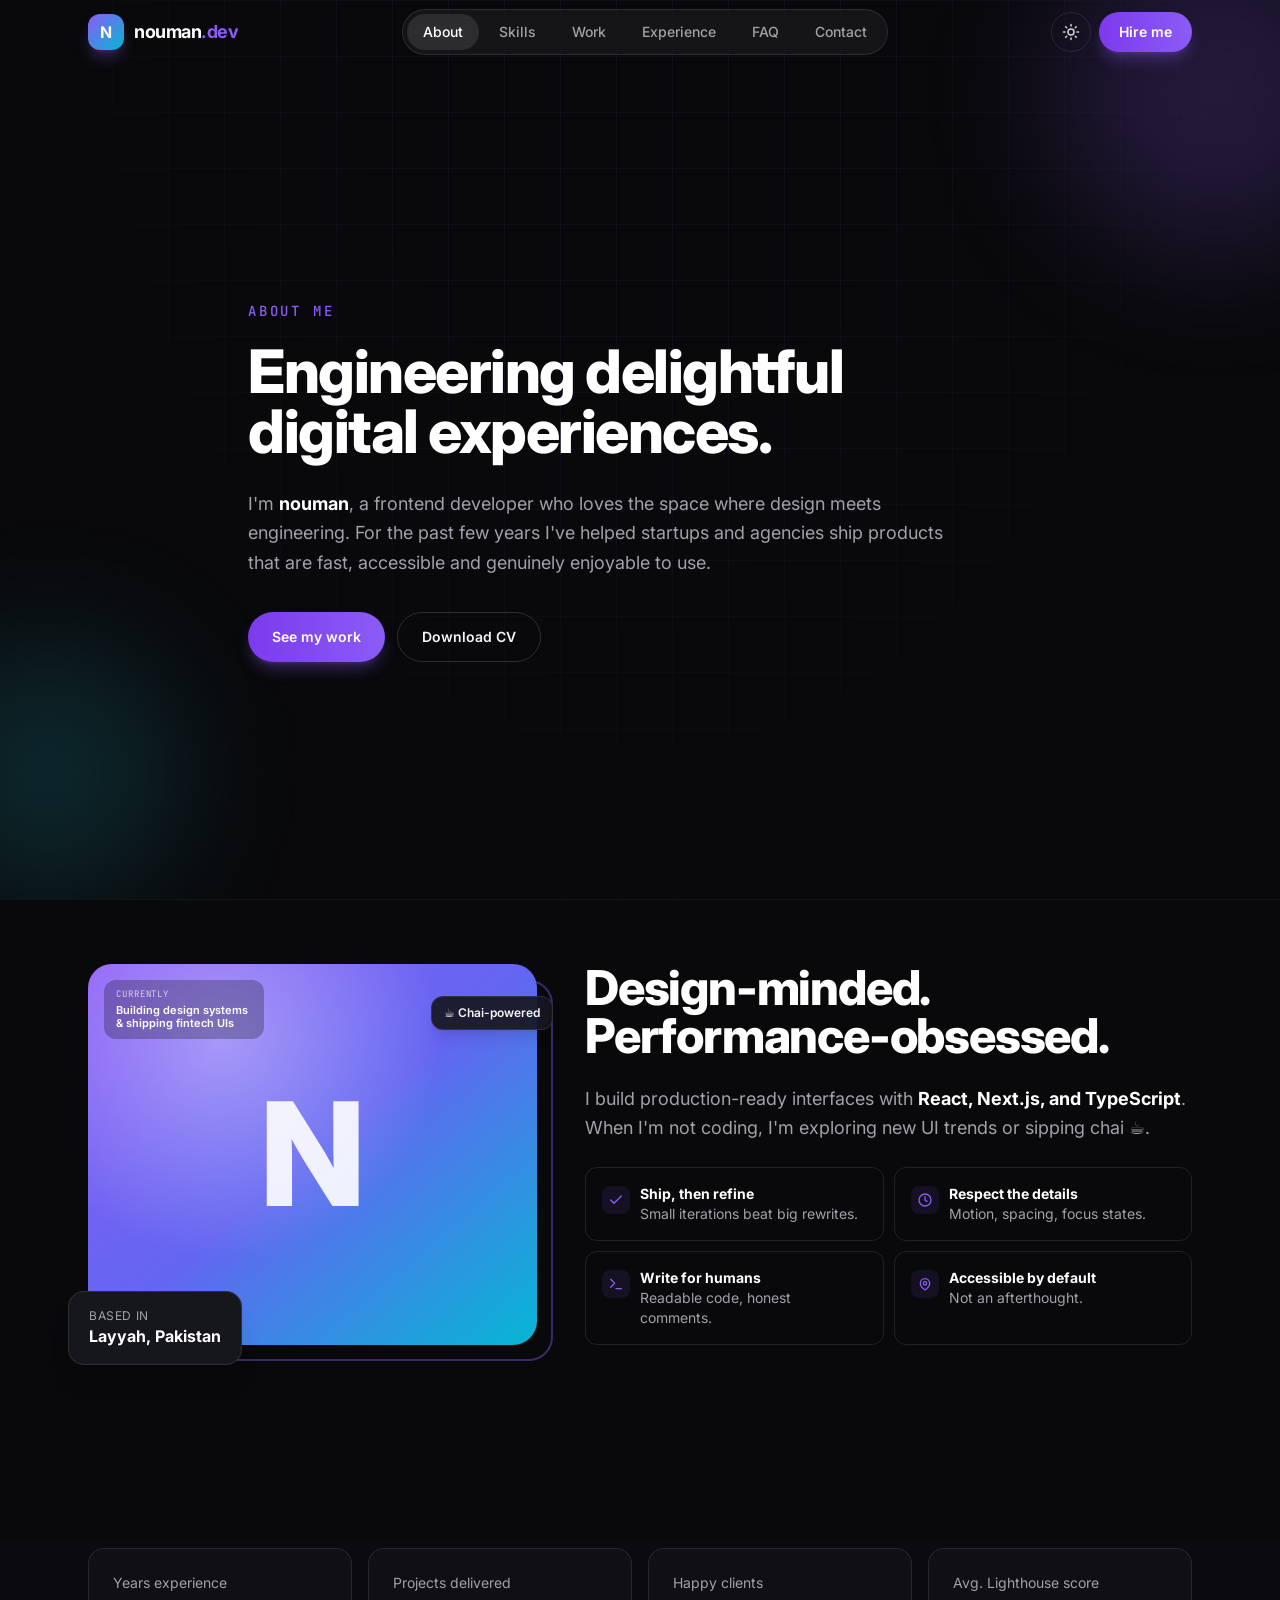
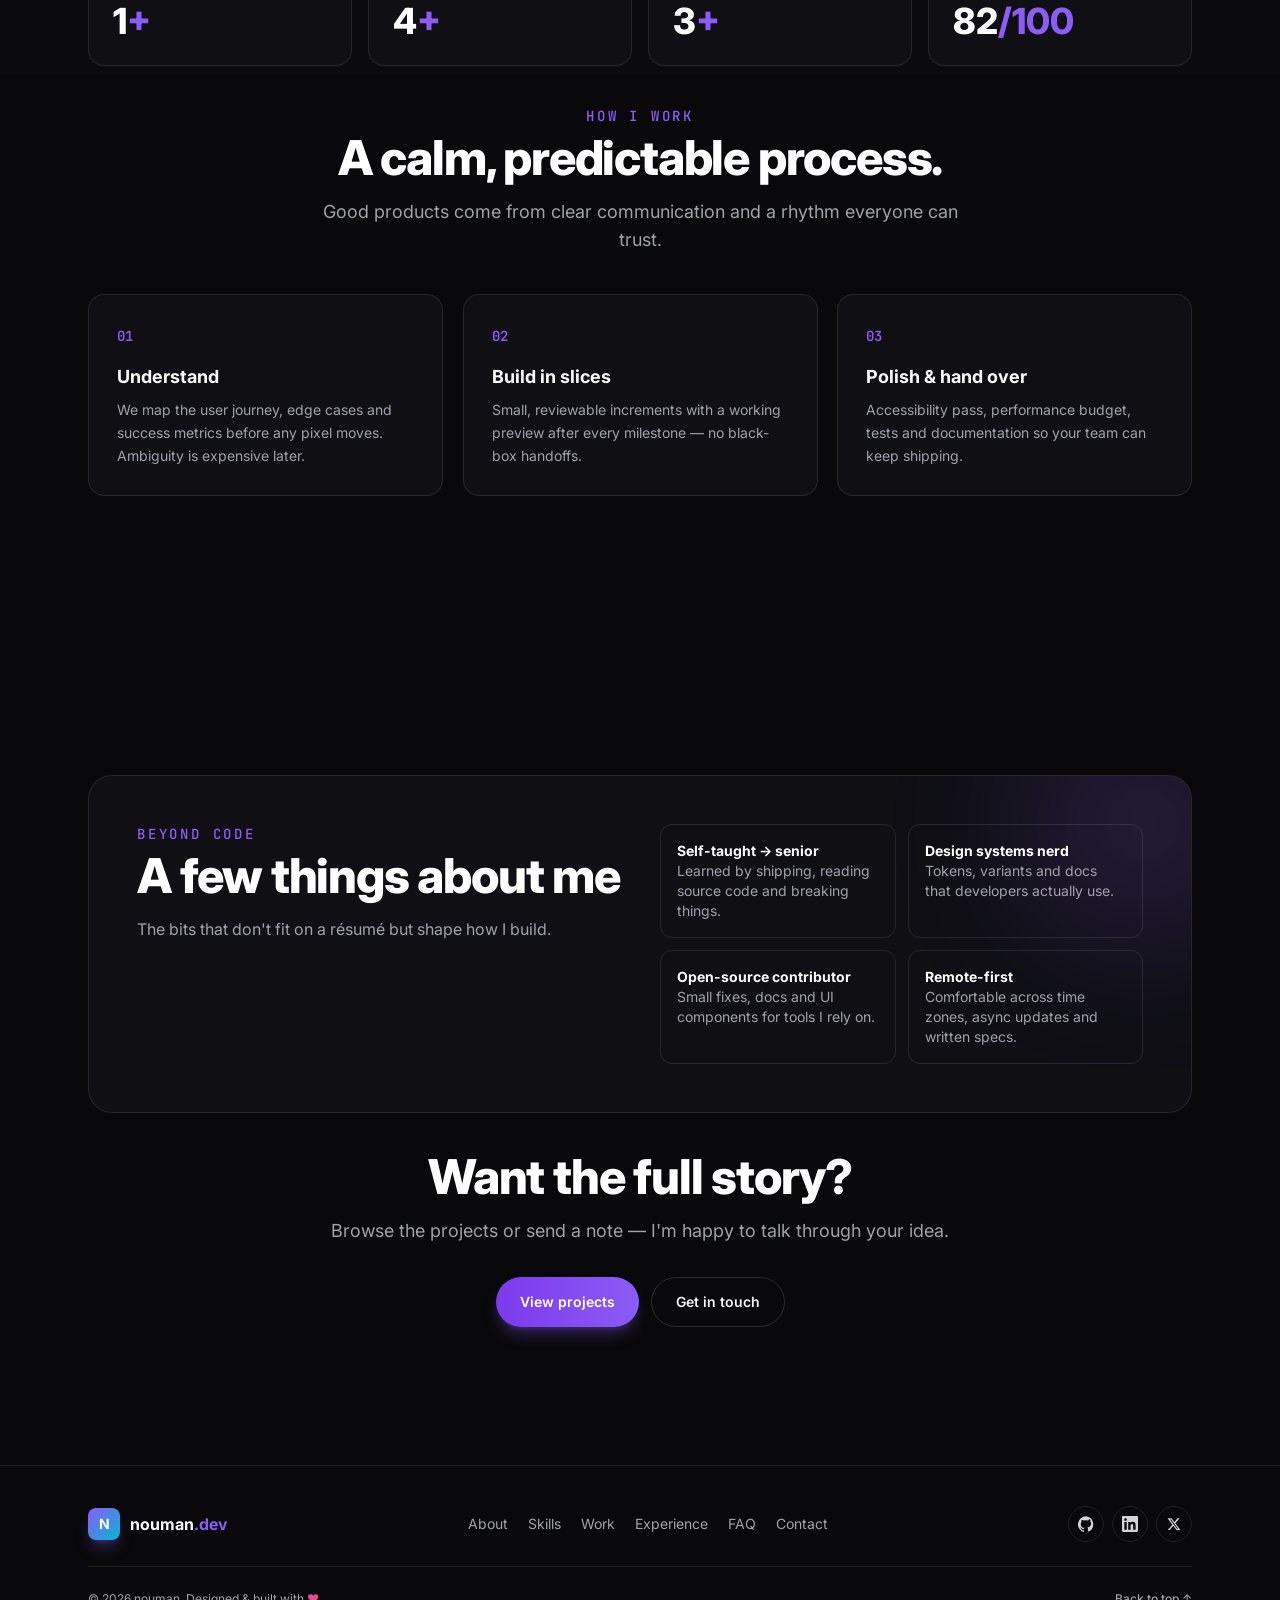
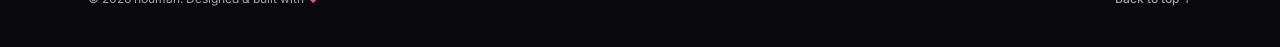
==== commit 115f0f6f: "Fixing about" ====
--- a/about.html
+++ b/about.html
@@ -1,5 +1,5 @@
 <!doctype html>
-<html lang="en" class="dark scroll-smooth">
+<html lang="en" class="dark scroll-smooth snap-page">
 <head>
   <meta charset="utf-8" />
   <meta name="viewport" content="width=device-width, initial-scale=1" />
@@ -52,6 +52,7 @@
           <li><a href="skills.html" class="nav-link">Skills</a></li>
           <li><a href="work.html" class="nav-link">Work</a></li>
           <li><a href="experience.html" class="nav-link">Experience</a></li>
+          <li><a href="faq.html" class="nav-link">FAQ</a></li>
           <li><a href="contact.html" class="nav-link">Contact</a></li>
         </ul>
       </nav>
@@ -61,7 +62,7 @@
           <svg class="hidden h-[18px] w-[18px] dark:block" viewBox="0 0 24 24" fill="none" stroke="currentColor" stroke-width="2" stroke-linecap="round"><circle cx="12" cy="12" r="4"/><path d="M12 2v2M12 20v2M4.9 4.9l1.4 1.4M17.7 17.7l1.4 1.4M2 12h2M20 12h2M4.9 19.1l1.4-1.4M17.7 6.3l1.4-1.4"/></svg>
           <svg class="h-[18px] w-[18px] dark:hidden" viewBox="0 0 24 24" fill="none" stroke="currentColor" stroke-width="2" stroke-linecap="round"><path d="M21 12.8A9 9 0 1 1 11.2 3a7 7 0 0 0 9.8 9.8z"/></svg>
         </button>
-        <a href="contact.html" class="btn-primary hidden !px-5 !py-2.5 sm:inline-flex">Hire me</a>
+        <a href="contact.html" class="btn-primary hidden !px-5 !py-2.5 sm:inline-flex md:hidden lg:inline-flex">Hire me</a>
         <button id="menuBtn" class="grid h-10 w-10 place-items-center rounded-full border border-zinc-200 text-zinc-700 md:hidden dark:border-white/10 dark:text-zinc-300" aria-label="Open menu" aria-expanded="false" aria-controls="mobileMenu">
           <svg class="h-5 w-5" viewBox="0 0 24 24" fill="none" stroke="currentColor" stroke-width="2" stroke-linecap="round"><path id="menuIcon" d="M4 7h16M4 17h16"/></svg>
         </button>
@@ -74,6 +75,7 @@
       <a href="skills.html" class="mobile-link">Skills</a>
       <a href="work.html" class="mobile-link">Work</a>
       <a href="experience.html" class="mobile-link">Experience</a>
+      <a href="faq.html" class="mobile-link">FAQ</a>
       <a href="contact.html" class="mobile-link">Contact</a>
     </div>
   </header>
@@ -83,15 +85,16 @@
     <section class="page-hero">
       <div class="pointer-events-none absolute -right-24 -top-24 h-80 w-80 rounded-full bg-brand-500/20 blur-3xl" data-parallax="0.08"></div>
       <div class="pointer-events-none absolute -left-20 bottom-0 h-64 w-64 rounded-full bg-cyan-400/15 blur-3xl"></div>
-
-      <div class="mx-auto max-w-6xl px-5 sm:px-6">
+      <div class="about-hero-art" aria-hidden="true"><span class="about-hero-art-core">N</span></div>
+
+      <div class="about-hero-copy mx-auto max-w-6xl px-5 sm:px-6">
         <p class="eyebrow reveal">About me</p>
         <h1 class="page-hero-title reveal max-w-3xl">Engineering delightful<br class="hidden sm:block" /> digital experiences.</h1>
-        <p class="reveal mt-6 max-w-2xl text-lg leading-relaxed">
+        <p class="reveal mt-4 max-w-2xl text-lg leading-relaxed">
           I'm <strong class="text-zinc-900 dark:text-white">nouman</strong>, a frontend developer who loves the space where design meets engineering.
           For the past few years I've helped startups and agencies ship products that are fast, accessible and genuinely enjoyable to use.
         </p>
-        <div class="reveal mt-8 flex flex-wrap gap-3">
+        <div class="reveal mt-6 flex flex-wrap gap-3">
           <a href="work.html" class="btn-primary">See my work</a>
           <a href="Muhammad Nouman CV.pdf" class="btn-ghost" download>Download CV</a>
         </div>
@@ -99,16 +102,16 @@
     </section>
 
     <!-- ================= STORY + PORTRAIT ================= -->
-    <section class="py-20 sm:py-28">
-      <div class="mx-auto grid max-w-6xl items-center gap-14 px-5 sm:px-6 lg:grid-cols-[0.85fr_1.15fr]">
-        <div class="reveal relative mx-auto aspect-[4/5] w-full max-w-sm" data-reveal="left">
+    <section class="section">
+      <div class="mx-auto grid max-w-6xl items-center gap-10 px-5 sm:px-6 lg:grid-cols-[0.85fr_1.15fr] lg:items-stretch lg:gap-12">
+        <div class="reveal relative mx-auto aspect-[4/5] w-full max-w-[20rem] lg:aspect-auto lg:h-full lg:max-w-none" data-reveal="left">
           <div class="absolute inset-0 translate-x-4 translate-y-4 rounded-3xl border-2 border-brand-500/40"></div>
           <div class="relative grid h-full w-full place-items-center overflow-hidden rounded-3xl bg-gradient-to-br from-brand-500 via-indigo-500 to-cyan-500">
-            <span class="text-[9rem] font-extrabold leading-none text-white/90">N</span>
+            <span class="text-[8rem] font-extrabold leading-none text-white/90 lg:text-[9rem]">N</span>
             <div class="absolute inset-0 bg-[radial-gradient(circle_at_30%_20%,rgba(255,255,255,.35),transparent_50%)]"></div>
-            <div class="absolute inset-x-6 bottom-6 rounded-2xl bg-black/25 p-4 text-white backdrop-blur">
-              <p class="font-mono text-[11px] uppercase tracking-widest text-white/70">Currently</p>
-              <p class="mt-1 text-sm font-semibold">Building design systems &amp; shipping fintech UIs</p>
+            <div class="absolute left-4 top-4 max-w-[10rem] rounded-xl bg-black/25 px-3 py-2 text-white backdrop-blur">
+              <p class="font-mono text-[9px] uppercase tracking-widest text-white/70">Currently</p>
+              <p class="mt-0.5 text-[11px] font-semibold leading-tight">Building design systems &amp; shipping fintech UIs</p>
             </div>
           </div>
           <div class="absolute -bottom-5 -left-5 rounded-2xl border border-zinc-200 bg-white px-5 py-4 shadow-xl dark:border-white/10 dark:bg-ink-800">
@@ -121,33 +124,26 @@
         <div>
           <h2 class="section-title reveal" data-reveal="right">Design-minded.<br />Performance-obsessed.</h2>
           <p class="reveal mt-6 text-lg leading-relaxed" data-reveal="right">
-            I started out tweaking CSS for friends' blogs and never stopped. Today I spend my days turning Figma files into
-            production-ready interfaces, untangling state management and shaving milliseconds off load times.
+            I build production-ready interfaces with
+            <strong class="text-zinc-900 dark:text-white">React, Next.js, and TypeScript</strong>. When I'm not coding,
+            I'm exploring new UI trends or sipping chai ☕.
           </p>
-          <p class="reveal mt-4 leading-relaxed" data-reveal="right">
-            My toolkit revolves around <strong class="text-zinc-900 dark:text-white">React, Next.js and TypeScript</strong>, backed by a strong eye for
-            design systems, animation and accessibility. I like working close to the design process, asking “what is this screen
-            actually for?” before writing a single component.
-          </p>
-          <p class="reveal mt-4 leading-relaxed" data-reveal="right">
-            When I'm not coding, you'll find me exploring new UI trends, contributing to open source, or sipping way too much chai ☕.
-          </p>
-
-          <ul class="reveal mt-8 grid gap-3 sm:grid-cols-2" data-reveal="right">
-            <li class="flex items-start gap-3 rounded-xl border border-zinc-200 p-4 dark:border-white/10">
-              <span class="mt-0.5 grid h-8 w-8 shrink-0 place-items-center rounded-lg bg-brand-500/10 text-brand-500"><svg class="h-4 w-4" viewBox="0 0 24 24" fill="none" stroke="currentColor" stroke-width="2" stroke-linecap="round" stroke-linejoin="round"><path d="M20 6L9 17l-5-5"/></svg></span>
+
+          <ul class="reveal mt-6 grid gap-2.5 sm:grid-cols-2" data-reveal="right">
+            <li class="flex items-start gap-2.5 rounded-xl border border-zinc-200 p-4 dark:border-white/10">
+              <span class="mt-0.5 grid h-7 w-7 shrink-0 place-items-center rounded-lg bg-brand-500/10 text-brand-500"><svg class="h-4 w-4" viewBox="0 0 24 24" fill="none" stroke="currentColor" stroke-width="2" stroke-linecap="round" stroke-linejoin="round"><path d="M20 6L9 17l-5-5"/></svg></span>
               <span class="text-sm"><strong class="block text-zinc-900 dark:text-white">Ship, then refine</strong>Small iterations beat big rewrites.</span>
             </li>
-            <li class="flex items-start gap-3 rounded-xl border border-zinc-200 p-4 dark:border-white/10">
-              <span class="mt-0.5 grid h-8 w-8 shrink-0 place-items-center rounded-lg bg-brand-500/10 text-brand-500"><svg class="h-4 w-4" viewBox="0 0 24 24" fill="none" stroke="currentColor" stroke-width="2" stroke-linecap="round" stroke-linejoin="round"><circle cx="12" cy="12" r="9"/><path d="M12 7v5l3 2"/></svg></span>
+            <li class="flex items-start gap-2.5 rounded-xl border border-zinc-200 p-4 dark:border-white/10">
+              <span class="mt-0.5 grid h-7 w-7 shrink-0 place-items-center rounded-lg bg-brand-500/10 text-brand-500"><svg class="h-4 w-4" viewBox="0 0 24 24" fill="none" stroke="currentColor" stroke-width="2" stroke-linecap="round" stroke-linejoin="round"><circle cx="12" cy="12" r="9"/><path d="M12 7v5l3 2"/></svg></span>
               <span class="text-sm"><strong class="block text-zinc-900 dark:text-white">Respect the details</strong>Motion, spacing, focus states.</span>
             </li>
-            <li class="flex items-start gap-3 rounded-xl border border-zinc-200 p-4 dark:border-white/10">
-              <span class="mt-0.5 grid h-8 w-8 shrink-0 place-items-center rounded-lg bg-brand-500/10 text-brand-500"><svg class="h-4 w-4" viewBox="0 0 24 24" fill="none" stroke="currentColor" stroke-width="2" stroke-linecap="round" stroke-linejoin="round"><path d="M4 17l6-6-6-6M12 19h8"/></svg></span>
+            <li class="flex items-start gap-2.5 rounded-xl border border-zinc-200 p-4 dark:border-white/10">
+              <span class="mt-0.5 grid h-7 w-7 shrink-0 place-items-center rounded-lg bg-brand-500/10 text-brand-500"><svg class="h-4 w-4" viewBox="0 0 24 24" fill="none" stroke="currentColor" stroke-width="2" stroke-linecap="round" stroke-linejoin="round"><path d="M4 17l6-6-6-6M12 19h8"/></svg></span>
               <span class="text-sm"><strong class="block text-zinc-900 dark:text-white">Write for humans</strong>Readable code, honest comments.</span>
             </li>
-            <li class="flex items-start gap-3 rounded-xl border border-zinc-200 p-4 dark:border-white/10">
-              <span class="mt-0.5 grid h-8 w-8 shrink-0 place-items-center rounded-lg bg-brand-500/10 text-brand-500"><svg class="h-4 w-4" viewBox="0 0 24 24" fill="none" stroke="currentColor" stroke-width="2" stroke-linecap="round" stroke-linejoin="round"><path d="M12 21s-7-4.4-7-10a7 7 0 0 1 14 0c0 5.6-7 10-7 10z"/><circle cx="12" cy="11" r="2.5"/></svg></span>
+            <li class="flex items-start gap-2.5 rounded-xl border border-zinc-200 p-4 dark:border-white/10">
+              <span class="mt-0.5 grid h-7 w-7 shrink-0 place-items-center rounded-lg bg-brand-500/10 text-brand-500"><svg class="h-4 w-4" viewBox="0 0 24 24" fill="none" stroke="currentColor" stroke-width="2" stroke-linecap="round" stroke-linejoin="round"><path d="M12 21s-7-4.4-7-10a7 7 0 0 1 14 0c0 5.6-7 10-7 10z"/><circle cx="12" cy="11" r="2.5"/></svg></span>
               <span class="text-sm"><strong class="block text-zinc-900 dark:text-white">Accessible by default</strong>Not an afterthought.</span>
             </li>
           </ul>
@@ -155,32 +151,34 @@
       </div>
     </section>
 
+    <!-- ================= STATS + PROCESS ================= -->
+    <div id="snap-group-1">
     <!-- ================= STATS ================= -->
-    <section class="bg-zinc-50 py-16 dark:bg-ink-900/50 sm:py-20">
+    <section class="section-tight section-alt">
       <div class="mx-auto max-w-6xl px-5 sm:px-6">
         <dl class="grid gap-4 sm:grid-cols-2 lg:grid-cols-4">
           <div class="reveal spotlight card p-6" data-reveal="scale">
             <dt class="text-sm">Years experience</dt>
-            <dd class="mt-2 text-4xl font-extrabold text-zinc-900 dark:text-white"><span data-count="3">0</span><span class="text-brand-500">+</span></dd>
+            <dd class="mt-2 text-4xl font-extrabold text-zinc-900 dark:text-white"><span data-count="1">0</span><span class="text-brand-500">+</span></dd>
           </div>
           <div class="reveal spotlight card p-6" data-reveal="scale">
             <dt class="text-sm">Projects delivered</dt>
-            <dd class="mt-2 text-4xl font-extrabold text-zinc-900 dark:text-white"><span data-count="40">0</span><span class="text-brand-500">+</span></dd>
+            <dd class="mt-2 text-4xl font-extrabold text-zinc-900 dark:text-white"><span data-count="5">0</span><span class="text-brand-500">+</span></dd>
           </div>
           <div class="reveal spotlight card p-6" data-reveal="scale">
             <dt class="text-sm">Happy clients</dt>
-            <dd class="mt-2 text-4xl font-extrabold text-zinc-900 dark:text-white"><span data-count="25">0</span><span class="text-brand-500">+</span></dd>
+            <dd class="mt-2 text-4xl font-extrabold text-zinc-900 dark:text-white"><span data-count="4">0</span><span class="text-brand-500">+</span></dd>
           </div>
           <div class="reveal spotlight card p-6" data-reveal="scale">
             <dt class="text-sm">Avg. Lighthouse score</dt>
-            <dd class="mt-2 text-4xl font-extrabold text-zinc-900 dark:text-white"><span data-count="96">0</span><span class="text-brand-500">/100</span></dd>
+            <dd class="mt-2 text-4xl font-extrabold text-zinc-900 dark:text-white"><span data-count="98">0</span><span class="text-brand-500">/100</span></dd>
           </div>
         </dl>
       </div>
     </section>
 
     <!-- ================= APPROACH ================= -->
-    <section class="py-20 sm:py-28">
+    <section class="section">
       <div class="mx-auto max-w-6xl px-5 sm:px-6">
         <div class="mx-auto max-w-2xl text-center">
           <p class="eyebrow reveal">How I work</p>
@@ -188,7 +186,7 @@
           <p class="reveal mt-4 text-lg">Good products come from clear communication and a rhythm everyone can trust.</p>
         </div>
 
-        <div class="mt-14 grid gap-5 md:grid-cols-3">
+        <div class="mt-10 grid gap-5 md:grid-cols-3">
           <article class="reveal spotlight card card-hover p-7" data-reveal="left">
             <span class="font-mono text-sm font-semibold text-brand-500">01</span>
             <h3 class="mt-4 text-lg font-bold text-zinc-900 dark:text-white">Understand</h3>
@@ -207,9 +205,12 @@
         </div>
       </div>
     </section>
-
+    </div>
+
+    <!-- ================= BEYOND CODE + CTA ================= -->
+    <div id="snap-group-2">
     <!-- ================= BEYOND CODE ================= -->
-    <section class="pb-20 sm:pb-28">
+    <section class="pb-10 sm:pb-12">
       <div class="mx-auto max-w-6xl px-5 sm:px-6">
         <div class="reveal relative overflow-hidden rounded-3xl border border-zinc-200 bg-white p-8 sm:p-12 dark:border-white/10 dark:bg-ink-900">
           <div class="pointer-events-none absolute -right-20 -top-20 h-64 w-64 rounded-full bg-brand-500/15 blur-3xl"></div>
@@ -231,7 +232,7 @@
     </section>
 
     <!-- ================= CTA ================= -->
-    <section class="pb-24 sm:pb-32">
+    <section class="py-12 sm:py-16">
       <div class="mx-auto max-w-3xl px-5 text-center sm:px-6">
         <h2 class="section-title reveal">Want the full story?</h2>
         <p class="reveal mt-4 text-lg">Browse the projects or send a note — I'm happy to talk through your idea.</p>
@@ -241,6 +242,7 @@
         </div>
       </div>
     </section>
+    </div>
   </main>
 
   <!-- ================= FOOTER ================= -->
@@ -256,6 +258,7 @@
           <a href="skills.html" class="underline-grow transition hover:text-brand-500">Skills</a>
           <a href="work.html" class="underline-grow transition hover:text-brand-500">Work</a>
           <a href="experience.html" class="underline-grow transition hover:text-brand-500">Experience</a>
+          <a href="faq.html" class="underline-grow transition hover:text-brand-500">FAQ</a>
           <a href="contact.html" class="underline-grow transition hover:text-brand-500">Contact</a>
         </nav>
         <div class="flex items-center gap-2">
--- a/style.css
+++ b/style.css
@@ -1 +1 @@
-*,:after,:before{--tw-border-spacing-x:0;--tw-border-spacing-y:0;--tw-translate-x:0;--tw-translate-y:0;--tw-rotate:0;--tw-skew-x:0;--tw-skew-y:0;--tw-scale-x:1;--tw-scale-y:1;--tw-pan-x: ;--tw-pan-y: ;--tw-pinch-zoom: ;--tw-scroll-snap-strictness:proximity;--tw-gradient-from-position: ;--tw-gradient-via-position: ;--tw-gradient-to-position: ;--tw-ordinal: ;--tw-slashed-zero: ;--tw-numeric-figure: ;--tw-numeric-spacing: ;--tw-numeric-fraction: ;--tw-ring-inset: ;--tw-ring-offset-width:0px;--tw-ring-offset-color:#fff;--tw-ring-color:rgba(59,130,246,.5);--tw-ring-offset-shadow:0 0 #0000;--tw-ring-shadow:0 0 #0000;--tw-shadow:0 0 #0000;--tw-shadow-colored:0 0 #0000;--tw-blur: ;--tw-brightness: ;--tw-contrast: ;--tw-grayscale: ;--tw-hue-rotate: ;--tw-invert: ;--tw-saturate: ;--tw-sepia: ;--tw-drop-shadow: ;--tw-backdrop-blur: ;--tw-backdrop-brightness: ;--tw-backdrop-contrast: ;--tw-backdrop-grayscale: ;--tw-backdrop-hue-rotate: ;--tw-backdrop-invert: ;--tw-backdrop-opacity: ;--tw-backdrop-saturate: ;--tw-backdrop-sepia: ;--tw-contain-size: ;--tw-contain-layout: ;--tw-contain-paint: ;--tw-contain-style: }::backdrop{--tw-border-spacing-x:0;--tw-border-spacing-y:0;--tw-translate-x:0;--tw-translate-y:0;--tw-rotate:0;--tw-skew-x:0;--tw-skew-y:0;--tw-scale-x:1;--tw-scale-y:1;--tw-pan-x: ;--tw-pan-y: ;--tw-pinch-zoom: ;--tw-scroll-snap-strictness:proximity;--tw-gradient-from-position: ;--tw-gradient-via-position: ;--tw-gradient-to-position: ;--tw-ordinal: ;--tw-slashed-zero: ;--tw-numeric-figure: ;--tw-numeric-spacing: ;--tw-numeric-fraction: ;--tw-ring-inset: ;--tw-ring-offset-width:0px;--tw-ring-offset-color:#fff;--tw-ring-color:rgba(59,130,246,.5);--tw-ring-offset-shadow:0 0 #0000;--tw-ring-shadow:0 0 #0000;--tw-shadow:0 0 #0000;--tw-shadow-colored:0 0 #0000;--tw-blur: ;--tw-brightness: ;--tw-contrast: ;--tw-grayscale: ;--tw-hue-rotate: ;--tw-invert: ;--tw-saturate: ;--tw-sepia: ;--tw-drop-shadow: ;--tw-backdrop-blur: ;--tw-backdrop-brightness: ;--tw-backdrop-contrast: ;--tw-backdrop-grayscale: ;--tw-backdrop-hue-rotate: ;--tw-backdrop-invert: ;--tw-backdrop-opacity: ;--tw-backdrop-saturate: ;--tw-backdrop-sepia: ;--tw-contain-size: ;--tw-contain-layout: ;--tw-contain-paint: ;--tw-contain-style: }/*! tailwindcss v3.4.17 | MIT License | https://tailwindcss.com*/*,:after,:before{box-sizing:border-box;border:0 solid #e5e7eb}:after,:before{--tw-content:""}:host,html{line-height:1.5;-webkit-text-size-adjust:100%;-moz-tab-size:4;-o-tab-size:4;tab-size:4;font-family:Inter,ui-sans-serif,system-ui,sans-serif;font-feature-settings:normal;font-variation-settings:normal;-webkit-tap-highlight-color:transparent}body{margin:0;line-height:inherit}hr{height:0;color:inherit;border-top-width:1px}abbr:where([title]){-webkit-text-decoration:underline dotted;text-decoration:underline dotted}h1,h2,h3,h4,h5,h6{font-size:inherit;font-weight:inherit}a{color:inherit;text-decoration:inherit}b,strong{font-weight:bolder}code,kbd,pre,samp{font-family:JetBrains Mono,ui-monospace,monospace;font-feature-settings:normal;font-variation-settings:normal;font-size:1em}small{font-size:80%}sub,sup{font-size:75%;line-height:0;position:relative;vertical-align:baseline}sub{bottom:-.25em}sup{top:-.5em}table{text-indent:0;border-color:inherit;border-collapse:collapse}button,input,optgroup,select,textarea{font-family:inherit;font-feature-settings:inherit;font-variation-settings:inherit;font-size:100%;font-weight:inherit;line-height:inherit;letter-spacing:inherit;color:inherit;margin:0;padding:0}button,select{text-transform:none}button,input:where([type=button]),input:where([type=reset]),input:where([type=submit]){-webkit-appearance:button;background-color:transparent;background-image:none}:-moz-focusring{outline:auto}:-moz-ui-invalid{box-shadow:none}progress{vertical-align:baseline}::-webkit-inner-spin-button,::-webkit-outer-spin-button{height:auto}[type=search]{-webkit-appearance:textfield;outline-offset:-2px}::-webkit-search-decoration{-webkit-appearance:none}::-webkit-file-upload-button{-webkit-appearance:button;font:inherit}summary{display:list-item}blockquote,dd,dl,figure,h1,h2,h3,h4,h5,h6,hr,p,pre{margin:0}fieldset{margin:0}fieldset,legend{padding:0}menu,ol,ul{list-style:none;margin:0;padding:0}dialog{padding:0}textarea{resize:vertical}input::-moz-placeholder,textarea::-moz-placeholder{opacity:1;color:#9ca3af}input::placeholder,textarea::placeholder{opacity:1;color:#9ca3af}[role=button],button{cursor:pointer}:disabled{cursor:default}audio,canvas,embed,iframe,img,object,svg,video{display:block;vertical-align:middle}img,video{max-width:100%;height:auto}[hidden]:where(:not([hidden=until-found])){display:none}.text-gradient-animated{background-image:linear-gradient(to right,var(--tw-gradient-stops));--tw-gradient-from:#8b5cf6 var(--tw-gradient-from-position);--tw-gradient-to:rgba(139,92,246,0) var(--tw-gradient-to-position);--tw-gradient-stops:var(--tw-gradient-from),var(--tw-gradient-to);--tw-gradient-to:rgba(217,70,239,0) var(--tw-gradient-to-position);--tw-gradient-stops:var(--tw-gradient-from),#d946ef var(--tw-gradient-via-position),var(--tw-gradient-to);--tw-gradient-to:#22d3ee var(--tw-gradient-to-position);-webkit-background-clip:text;background-clip:text;color:transparent;background-size:200% 200%;animation:gradient-x 8s ease infinite}.eyebrow{margin-bottom:.75rem;font-family:JetBrains Mono,ui-monospace,monospace;font-size:.875rem;line-height:1.25rem;font-weight:500;text-transform:uppercase;letter-spacing:.2em;--tw-text-opacity:1;color:rgb(139 92 246/var(--tw-text-opacity,1))}.section-title{font-size:1.875rem;line-height:2.25rem;font-weight:800;line-height:1.25;letter-spacing:-.025em;--tw-text-opacity:1;color:rgb(24 24 27/var(--tw-text-opacity,1))}.section-title:is(.dark *){--tw-text-opacity:1;color:rgb(255 255 255/var(--tw-text-opacity,1))}@media (min-width:640px){.section-title{font-size:2.25rem;line-height:2.5rem}}@media (min-width:1024px){.section-title{font-size:3rem;line-height:1}}.btn-primary{display:inline-flex;align-items:center;gap:.5rem;border-radius:9999px;background-image:linear-gradient(to right,var(--tw-gradient-stops));--tw-gradient-from:#7c3aed var(--tw-gradient-from-position);--tw-gradient-to:rgba(124,58,237,0) var(--tw-gradient-to-position);--tw-gradient-stops:var(--tw-gradient-from),var(--tw-gradient-to);--tw-gradient-to:#8b5cf6 var(--tw-gradient-to-position);padding:.875rem 1.5rem;font-size:.875rem;line-height:1.25rem;font-weight:600;--tw-text-opacity:1;color:rgb(255 255 255/var(--tw-text-opacity,1));--tw-shadow:0 10px 15px -3px rgba(0,0,0,.1),0 4px 6px -4px rgba(0,0,0,.1);--tw-shadow-colored:0 10px 15px -3px var(--tw-shadow-color),0 4px 6px -4px var(--tw-shadow-color);--tw-shadow-color:rgba(139,92,246,.3);--tw-shadow:var(--tw-shadow-colored);transition-property:all;transition-timing-function:cubic-bezier(.4,0,.2,1);transition-duration:.3s}.btn-primary,.btn-primary:hover{box-shadow:var(--tw-ring-offset-shadow,0 0 #0000),var(--tw-ring-shadow,0 0 #0000),var(--tw-shadow)}.btn-primary:hover{--tw-translate-y:-0.125rem;transform:translate(var(--tw-translate-x),var(--tw-translate-y)) rotate(var(--tw-rotate)) skewX(var(--tw-skew-x)) skewY(var(--tw-skew-y)) scaleX(var(--tw-scale-x)) scaleY(var(--tw-scale-y));--tw-shadow:0 20px 25px -5px rgba(0,0,0,.1),0 8px 10px -6px rgba(0,0,0,.1);--tw-shadow-colored:0 20px 25px -5px var(--tw-shadow-color),0 8px 10px -6px var(--tw-shadow-color);--tw-shadow-color:rgba(139,92,246,.4);--tw-shadow:var(--tw-shadow-colored)}.btn-primary:focus{outline:2px solid transparent;outline-offset:2px}.btn-primary:focus-visible{--tw-ring-offset-shadow:var(--tw-ring-inset) 0 0 0 var(--tw-ring-offset-width) var(--tw-ring-offset-color);--tw-ring-shadow:var(--tw-ring-inset) 0 0 0 calc(2px + var(--tw-ring-offset-width)) var(--tw-ring-color);box-shadow:var(--tw-ring-offset-shadow),var(--tw-ring-shadow),var(--tw-shadow,0 0 #0000);--tw-ring-opacity:1;--tw-ring-color:rgb(167 139 250/var(--tw-ring-opacity,1));--tw-ring-offset-width:2px}.btn-primary:focus-visible:is(.dark *){--tw-ring-offset-color:#09090b}.btn-ghost{display:inline-flex;align-items:center;gap:.5rem;border-radius:9999px;border-width:1px;--tw-border-opacity:1;border-color:rgb(212 212 216/var(--tw-border-opacity,1));padding:.875rem 1.5rem;font-size:.875rem;line-height:1.25rem;font-weight:600;--tw-text-opacity:1;color:rgb(39 39 42/var(--tw-text-opacity,1));transition-property:all;transition-timing-function:cubic-bezier(.4,0,.2,1);transition-duration:.3s}.btn-ghost:hover{--tw-translate-y:-0.125rem;transform:translate(var(--tw-translate-x),var(--tw-translate-y)) rotate(var(--tw-rotate)) skewX(var(--tw-skew-x)) skewY(var(--tw-skew-y)) scaleX(var(--tw-scale-x)) scaleY(var(--tw-scale-y));--tw-border-opacity:1;border-color:rgb(139 92 246/var(--tw-border-opacity,1));--tw-text-opacity:1;color:rgb(139 92 246/var(--tw-text-opacity,1))}.btn-ghost:focus{outline:2px solid transparent;outline-offset:2px}.btn-ghost:focus-visible{--tw-ring-offset-shadow:var(--tw-ring-inset) 0 0 0 var(--tw-ring-offset-width) var(--tw-ring-offset-color);--tw-ring-shadow:var(--tw-ring-inset) 0 0 0 calc(2px + var(--tw-ring-offset-width)) var(--tw-ring-color);box-shadow:var(--tw-ring-offset-shadow),var(--tw-ring-shadow),var(--tw-shadow,0 0 #0000);--tw-ring-opacity:1;--tw-ring-color:rgb(167 139 250/var(--tw-ring-opacity,1))}.btn-ghost:is(.dark *){border-color:hsla(0,0%,100%,.15);--tw-text-opacity:1;color:rgb(244 244 245/var(--tw-text-opacity,1))}.social{display:grid;height:2.75rem;width:2.75rem;place-items:center;border-radius:9999px;border-width:1px;--tw-border-opacity:1;border-color:rgb(228 228 231/var(--tw-border-opacity,1));--tw-text-opacity:1;color:rgb(82 82 91/var(--tw-text-opacity,1));transition-property:all;transition-timing-function:cubic-bezier(.4,0,.2,1);transition-duration:.3s}.social:hover{--tw-translate-y:-0.25rem;transform:translate(var(--tw-translate-x),var(--tw-translate-y)) rotate(var(--tw-rotate)) skewX(var(--tw-skew-x)) skewY(var(--tw-skew-y)) scaleX(var(--tw-scale-x)) scaleY(var(--tw-scale-y));--tw-border-opacity:1;border-color:rgb(139 92 246/var(--tw-border-opacity,1));--tw-bg-opacity:1;background-color:rgb(139 92 246/var(--tw-bg-opacity,1));--tw-text-opacity:1;color:rgb(255 255 255/var(--tw-text-opacity,1))}.social:is(.dark *){border-color:hsla(0,0%,100%,.1);--tw-text-opacity:1;color:rgb(212 212 216/var(--tw-text-opacity,1))}.nav-link{position:relative;display:block;border-radius:9999px;padding:.5rem 1rem;--tw-text-opacity:1;color:rgb(82 82 91/var(--tw-text-opacity,1));transition-property:color,background-color,border-color,text-decoration-color,fill,stroke;transition-timing-function:cubic-bezier(.4,0,.2,1);transition-duration:.15s}.nav-link:hover{--tw-text-opacity:1;color:rgb(24 24 27/var(--tw-text-opacity,1))}.nav-link:is(.dark *){--tw-text-opacity:1;color:rgb(161 161 170/var(--tw-text-opacity,1))}.nav-link:hover:is(.dark *){--tw-text-opacity:1;color:rgb(255 255 255/var(--tw-text-opacity,1))}.nav-link.is-active{--tw-bg-opacity:1;background-color:rgb(24 24 27/var(--tw-bg-opacity,1));--tw-text-opacity:1;color:rgb(255 255 255/var(--tw-text-opacity,1))}.nav-link.is-active:is(.dark *){background-color:hsla(0,0%,100%,.1);--tw-text-opacity:1;color:rgb(255 255 255/var(--tw-text-opacity,1))}.mobile-link{display:block;border-radius:.75rem;padding:.75rem 1rem;font-weight:500;--tw-text-opacity:1;color:rgb(63 63 70/var(--tw-text-opacity,1))}.mobile-link:hover{--tw-bg-opacity:1;background-color:rgb(244 244 245/var(--tw-bg-opacity,1))}.mobile-link:is(.dark *){--tw-text-opacity:1;color:rgb(228 228 231/var(--tw-text-opacity,1))}.mobile-link:hover:is(.dark *){background-color:hsla(0,0%,100%,.05)}.mobile-link.is-active{--tw-bg-opacity:1;background-color:rgb(24 24 27/var(--tw-bg-opacity,1));--tw-text-opacity:1;color:rgb(255 255 255/var(--tw-text-opacity,1))}.mobile-link.is-active:hover{--tw-bg-opacity:1;background-color:rgb(24 24 27/var(--tw-bg-opacity,1))}.mobile-link.is-active:is(.dark *){background-color:hsla(0,0%,100%,.1);--tw-text-opacity:1;color:rgb(255 255 255/var(--tw-text-opacity,1))}.card{border-radius:1rem;border-width:1px;--tw-border-opacity:1;border-color:rgb(228 228 231/var(--tw-border-opacity,1));--tw-bg-opacity:1;background-color:rgb(255 255 255/var(--tw-bg-opacity,1));transition-property:all;transition-timing-function:cubic-bezier(.4,0,.2,1);transition-duration:.3s}.card:is(.dark *){border-color:hsla(0,0%,100%,.1);--tw-bg-opacity:1;background-color:rgb(15 15 20/var(--tw-bg-opacity,1))}.card-hover:hover{--tw-translate-y:-0.25rem;transform:translate(var(--tw-translate-x),var(--tw-translate-y)) rotate(var(--tw-rotate)) skewX(var(--tw-skew-x)) skewY(var(--tw-skew-y)) scaleX(var(--tw-scale-x)) scaleY(var(--tw-scale-y));border-color:rgba(139,92,246,.5);--tw-shadow:0 25px 50px -12px rgba(0,0,0,.25);--tw-shadow-colored:0 25px 50px -12px var(--tw-shadow-color);box-shadow:var(--tw-ring-offset-shadow,0 0 #0000),var(--tw-ring-shadow,0 0 #0000),var(--tw-shadow);--tw-shadow-color:rgba(139,92,246,.1);--tw-shadow:var(--tw-shadow-colored)}.chip{border-radius:.5rem;border-width:1px;--tw-border-opacity:1;border-color:rgb(228 228 231/var(--tw-border-opacity,1));--tw-bg-opacity:1;background-color:rgb(255 255 255/var(--tw-bg-opacity,1));padding:.375rem .75rem;font-size:.875rem;line-height:1.25rem;font-weight:500;--tw-text-opacity:1;color:rgb(63 63 70/var(--tw-text-opacity,1));transition-property:color,background-color,border-color,text-decoration-color,fill,stroke,opacity,box-shadow,transform,filter,-webkit-backdrop-filter;transition-property:color,background-color,border-color,text-decoration-color,fill,stroke,opacity,box-shadow,transform,filter,backdrop-filter;transition-property:color,background-color,border-color,text-decoration-color,fill,stroke,opacity,box-shadow,transform,filter,backdrop-filter,-webkit-backdrop-filter;transition-timing-function:cubic-bezier(.4,0,.2,1);transition-duration:.15s}.chip:hover{--tw-translate-y:-0.125rem;transform:translate(var(--tw-translate-x),var(--tw-translate-y)) rotate(var(--tw-rotate)) skewX(var(--tw-skew-x)) skewY(var(--tw-skew-y)) scaleX(var(--tw-scale-x)) scaleY(var(--tw-scale-y));--tw-border-opacity:1;border-color:rgb(139 92 246/var(--tw-border-opacity,1));--tw-text-opacity:1;color:rgb(139 92 246/var(--tw-text-opacity,1))}.chip:is(.dark *){border-color:hsla(0,0%,100%,.1);--tw-bg-opacity:1;background-color:rgb(22 22 29/var(--tw-bg-opacity,1));--tw-text-opacity:1;color:rgb(212 212 216/var(--tw-text-opacity,1))}.tag{border-radius:.375rem;background-color:rgba(139,92,246,.1);padding:.25rem .625rem;font-family:JetBrains Mono,ui-monospace,monospace;font-size:.75rem;line-height:1rem;font-weight:500;--tw-text-opacity:1;color:rgb(124 58 237/var(--tw-text-opacity,1))}.tag:is(.dark *){--tw-text-opacity:1;color:rgb(167 139 250/var(--tw-text-opacity,1))}.filter-btn{border-radius:9999px;border-width:1px;--tw-border-opacity:1;border-color:rgb(228 228 231/var(--tw-border-opacity,1));padding:.5rem 1rem;font-size:.875rem;line-height:1.25rem;font-weight:500;transition-property:color,background-color,border-color,text-decoration-color,fill,stroke,opacity,box-shadow,transform,filter,-webkit-backdrop-filter;transition-property:color,background-color,border-color,text-decoration-color,fill,stroke,opacity,box-shadow,transform,filter,backdrop-filter;transition-property:color,background-color,border-color,text-decoration-color,fill,stroke,opacity,box-shadow,transform,filter,backdrop-filter,-webkit-backdrop-filter;transition-timing-function:cubic-bezier(.4,0,.2,1);transition-duration:.15s}.filter-btn:hover{--tw-border-opacity:1;border-color:rgb(139 92 246/var(--tw-border-opacity,1));--tw-text-opacity:1;color:rgb(139 92 246/var(--tw-text-opacity,1))}.filter-btn:is(.dark *){border-color:hsla(0,0%,100%,.1)}.filter-btn.is-active{border-color:transparent;--tw-bg-opacity:1;background-color:rgb(24 24 27/var(--tw-bg-opacity,1))}.filter-btn.is-active,.filter-btn.is-active:hover{--tw-text-opacity:1;color:rgb(255 255 255/var(--tw-text-opacity,1))}.filter-btn.is-active:is(.dark *){--tw-bg-opacity:1;background-color:rgb(255 255 255/var(--tw-bg-opacity,1));--tw-text-opacity:1;color:rgb(24 24 27/var(--tw-text-opacity,1))}.field{position:relative}.field input,.field textarea{display:block;width:100%;min-width:0;resize:none;border-radius:.75rem;border-width:1px;--tw-border-opacity:1;border-color:rgb(228 228 231/var(--tw-border-opacity,1));--tw-bg-opacity:1;background-color:rgb(250 250 250/var(--tw-bg-opacity,1));padding:1.5rem 1rem .625rem;--tw-text-opacity:1;color:rgb(24 24 27/var(--tw-text-opacity,1));outline:2px solid transparent;outline-offset:2px;transition-property:color,background-color,border-color,text-decoration-color,fill,stroke,opacity,box-shadow,transform,filter,-webkit-backdrop-filter;transition-property:color,background-color,border-color,text-decoration-color,fill,stroke,opacity,box-shadow,transform,filter,backdrop-filter;transition-property:color,background-color,border-color,text-decoration-color,fill,stroke,opacity,box-shadow,transform,filter,backdrop-filter,-webkit-backdrop-filter;transition-timing-function:cubic-bezier(.4,0,.2,1);transition-duration:.15s}.field input:focus,.field textarea:focus{--tw-border-opacity:1;border-color:rgb(139 92 246/var(--tw-border-opacity,1));--tw-bg-opacity:1;background-color:rgb(255 255 255/var(--tw-bg-opacity,1));--tw-ring-offset-shadow:var(--tw-ring-inset) 0 0 0 var(--tw-ring-offset-width) var(--tw-ring-offset-color);--tw-ring-shadow:var(--tw-ring-inset) 0 0 0 calc(4px + var(--tw-ring-offset-width)) var(--tw-ring-color);box-shadow:var(--tw-ring-offset-shadow),var(--tw-ring-shadow),var(--tw-shadow,0 0 #0000);--tw-ring-color:rgba(139,92,246,.15)}.field input:is(.dark *),.field textarea:is(.dark *){border-color:hsla(0,0%,100%,.1);--tw-bg-opacity:1;background-color:rgb(22 22 29/var(--tw-bg-opacity,1));--tw-text-opacity:1;color:rgb(255 255 255/var(--tw-text-opacity,1))}.field input:focus:is(.dark *),.field textarea:focus:is(.dark *){--tw-bg-opacity:1;background-color:rgb(22 22 29/var(--tw-bg-opacity,1))}.field label{pointer-events:none;position:absolute;left:1rem;top:1rem;transform-origin:left;--tw-text-opacity:1;color:rgb(113 113 122/var(--tw-text-opacity,1));transition-property:all;transition-timing-function:cubic-bezier(.4,0,.2,1);transition-duration:.2s}.field input:not(:-moz-placeholder-shown)+label,.field textarea:not(:-moz-placeholder-shown)+label{top:.5rem;font-size:.75rem;line-height:1rem}.field input:focus+label,.field input:not(:placeholder-shown)+label,.field textarea:focus+label,.field textarea:not(:placeholder-shown)+label{top:.5rem;font-size:.75rem;line-height:1rem}.field input:focus+label,.field textarea:focus+label{--tw-text-opacity:1;color:rgb(139 92 246/var(--tw-text-opacity,1))}.field.has-error input,.field.has-error textarea{--tw-border-opacity:1;border-color:rgb(239 68 68/var(--tw-border-opacity,1))}.field.has-error input:focus,.field.has-error textarea:focus{--tw-ring-color:rgba(239,68,68,.15)}.page-hero{position:relative;overflow:hidden;border-bottom-width:1px;--tw-border-opacity:1;border-color:rgb(228 228 231/var(--tw-border-opacity,1));padding-bottom:4rem;padding-top:7rem}.page-hero:is(.dark *){border-color:hsla(0,0%,100%,.05)}@media (min-width:640px){.page-hero{padding-bottom:5rem;padding-top:8rem}}.page-hero-title{font-size:2.25rem;line-height:2.5rem;font-weight:800;line-height:1.1;letter-spacing:-.025em;--tw-text-opacity:1;color:rgb(24 24 27/var(--tw-text-opacity,1))}.page-hero-title:is(.dark *){--tw-text-opacity:1;color:rgb(255 255 255/var(--tw-text-opacity,1))}@media (min-width:640px){.page-hero-title{font-size:3rem;line-height:1}}@media (min-width:1024px){.page-hero-title{font-size:3.75rem;line-height:1}}.pointer-events-none{pointer-events:none}.visible{visibility:visible}.fixed{position:fixed}.absolute{position:absolute}.relative{position:relative}.inset-0{inset:0}.inset-x-0{left:0;right:0}.inset-x-6{left:1.5rem;right:1.5rem}.-bottom-24{bottom:-6rem}.-bottom-5{bottom:-1.25rem}.-bottom-6{bottom:-1.5rem}.-left-10{left:-2.5rem}.-left-20{left:-5rem}.-left-24{left:-6rem}.-left-4{left:-1rem}.-left-5{left:-1.25rem}.-left-\[42\.5px\]{left:-42.5px}.-right-2{right:-.5rem}.-right-20{right:-5rem}.-right-24{right:-6rem}.-right-4{right:-1rem}.-right-6{right:-1.5rem}.-top-10{top:-2.5rem}.-top-20{top:-5rem}.-top-24{top:-6rem}.-top-6{top:-1.5rem}.bottom-0{bottom:0}.bottom-6{bottom:1.5rem}.bottom-8{bottom:2rem}.left-0{left:0}.left-1\/2{left:50%}.right-0{right:0}.right-6{right:1.5rem}.top-0{top:0}.top-1\.5{top:.375rem}.top-10{top:2.5rem}.top-24{top:6rem}.top-8{top:2rem}.-z-10{z-index:-10}.z-40{z-index:40}.z-50{z-index:50}.z-\[60\]{z-index:60}.mx-4{margin-left:1rem;margin-right:1rem}.mx-auto{margin-left:auto;margin-right:auto}.mb-2{margin-bottom:.5rem}.mb-3{margin-bottom:.75rem}.mb-4{margin-bottom:1rem}.ml-1{margin-left:.25rem}.ml-2{margin-left:.5rem}.ml-auto{margin-left:auto}.mt-0\.5{margin-top:.125rem}.mt-1{margin-top:.25rem}.mt-10{margin-top:2.5rem}.mt-12{margin-top:3rem}.mt-14{margin-top:3.5rem}.mt-16{margin-top:4rem}.mt-2{margin-top:.5rem}.mt-3{margin-top:.75rem}.mt-4{margin-top:1rem}.mt-5{margin-top:1.25rem}.mt-6{margin-top:1.5rem}.mt-7{margin-top:1.75rem}.mt-8{margin-top:2rem}.mt-9{margin-top:2.25rem}.block{display:block}.flex{display:flex}.inline-flex{display:inline-flex}.grid{display:grid}.hidden{display:none}.aspect-\[16\/10\]{aspect-ratio:16/10}.aspect-\[4\/5\]{aspect-ratio:4/5}.h-0\.5{height:.125rem}.h-1\.5{height:.375rem}.h-10{height:2.5rem}.h-11{height:2.75rem}.h-12{height:3rem}.h-16{height:4rem}.h-2{height:.5rem}.h-3{height:.75rem}.h-3\.5{height:.875rem}.h-4{height:1rem}.h-5{height:1.25rem}.h-6{height:1.5rem}.h-64{height:16rem}.h-7{height:1.75rem}.h-72{height:18rem}.h-8{height:2rem}.h-80{height:20rem}.h-9{height:2.25rem}.h-\[14px\]{height:14px}.h-\[18px\]{height:18px}.h-\[500px\]{height:500px}.h-full{height:100%}.h-px{height:1px}.min-h-\[1\.25rem\]{min-height:1.25rem}.min-h-screen{min-height:100vh}.w-0{width:0}.w-1{width:.25rem}.w-1\/2{width:50%}.w-1\/3{width:33.333333%}.w-1\/5{width:20%}.w-10{width:2.5rem}.w-11{width:2.75rem}.w-12{width:3rem}.w-16{width:4rem}.w-2{width:.5rem}.w-2\/3{width:66.666667%}.w-2\/5{width:40%}.w-24{width:6rem}.w-3{width:.75rem}.w-3\.5{width:.875rem}.w-3\/4{width:75%}.w-3\/5{width:60%}.w-4{width:1rem}.w-5{width:1.25rem}.w-6{width:1.5rem}.w-64{width:16rem}.w-7{width:1.75rem}.w-72{width:18rem}.w-8{width:2rem}.w-80{width:20rem}.w-9{width:2.25rem}.w-\[14px\]{width:14px}.w-\[18px\]{width:18px}.w-\[500px\]{width:500px}.w-fit{width:-moz-fit-content;width:fit-content}.w-full{width:100%}.w-max{width:-moz-max-content;width:max-content}.min-w-0{min-width:0}.max-w-2xl{max-width:42rem}.max-w-3xl{max-width:48rem}.max-w-4xl{max-width:56rem}.max-w-6xl{max-width:72rem}.max-w-md{max-width:28rem}.max-w-sm{max-width:24rem}.max-w-xl{max-width:36rem}.flex-1{flex:1 1 0%}.shrink-0{flex-shrink:0}.-translate-x-1\/2{--tw-translate-x:-50%}.-translate-x-1\/2,.-translate-y-1\/2{transform:translate(var(--tw-translate-x),var(--tw-translate-y)) rotate(var(--tw-rotate)) skewX(var(--tw-skew-x)) skewY(var(--tw-skew-y)) scaleX(var(--tw-scale-x)) scaleY(var(--tw-scale-y))}.-translate-y-1\/2{--tw-translate-y:-50%}.-translate-y-2{--tw-translate-y:-0.5rem}.-translate-y-2,.translate-x-4{transform:translate(var(--tw-translate-x),var(--tw-translate-y)) rotate(var(--tw-rotate)) skewX(var(--tw-skew-x)) skewY(var(--tw-skew-y)) scaleX(var(--tw-scale-x)) scaleY(var(--tw-scale-y))}.translate-x-4{--tw-translate-x:1rem}.translate-y-4{--tw-translate-y:1rem}.translate-y-4,.translate-y-6{transform:translate(var(--tw-translate-x),var(--tw-translate-y)) rotate(var(--tw-rotate)) skewX(var(--tw-skew-x)) skewY(var(--tw-skew-y)) scaleX(var(--tw-scale-x)) scaleY(var(--tw-scale-y))}.translate-y-6{--tw-translate-y:1.5rem}.transform{transform:translate(var(--tw-translate-x),var(--tw-translate-y)) rotate(var(--tw-rotate)) skewX(var(--tw-skew-x)) skewY(var(--tw-skew-y)) scaleX(var(--tw-scale-x)) scaleY(var(--tw-scale-y))}@keyframes blink{50%{opacity:0}}.animate-blink{animation:blink 1s step-end infinite}@keyframes blob{0%,to{transform:translate(0) scale(1)}33%{transform:translate(30px,-40px) scale(1.1)}66%{transform:translate(-20px,20px) scale(.95)}}.animate-blob{animation:blob 14s ease-in-out infinite}@keyframes bounce{0%,to{transform:translateY(-25%);animation-timing-function:cubic-bezier(.8,0,1,1)}50%{transform:none;animation-timing-function:cubic-bezier(0,0,.2,1)}}.animate-bounce{animation:bounce 1s infinite}.animate-float{animation:float 6s ease-in-out infinite}@keyframes float{0%,to{transform:translateY(0)}50%{transform:translateY(-12px)}}.animate-float-slow{animation:float 8s ease-in-out infinite}@keyframes marquee{to{transform:translateX(-50%)}}.animate-marquee{animation:marquee 30s linear infinite}@keyframes ping{75%,to{transform:scale(2);opacity:0}}.animate-ping{animation:ping 1s cubic-bezier(0,0,.2,1) infinite}.resize{resize:both}.grid-cols-3{grid-template-columns:repeat(3,minmax(0,1fr))}.flex-col{flex-direction:column}.flex-wrap{flex-wrap:wrap}.place-items-center{place-items:center}.items-start{align-items:flex-start}.items-end{align-items:flex-end}.items-center{align-items:center}.justify-end{justify-content:flex-end}.justify-center{justify-content:center}.justify-between{justify-content:space-between}.gap-0\.5{gap:.125rem}.gap-1{gap:.25rem}.gap-1\.5{gap:.375rem}.gap-10{gap:2.5rem}.gap-12{gap:3rem}.gap-14{gap:3.5rem}.gap-16{gap:4rem}.gap-2{gap:.5rem}.gap-2\.5{gap:.625rem}.gap-3{gap:.75rem}.gap-4{gap:1rem}.gap-5{gap:1.25rem}.gap-6{gap:1.5rem}.gap-8{gap:2rem}.gap-x-5{-moz-column-gap:1.25rem;column-gap:1.25rem}.gap-x-8{-moz-column-gap:2rem;column-gap:2rem}.gap-y-2{row-gap:.5rem}.gap-y-3{row-gap:.75rem}.space-y-10>:not([hidden])~:not([hidden]){--tw-space-y-reverse:0;margin-top:calc(2.5rem*(1 - var(--tw-space-y-reverse)));margin-bottom:calc(2.5rem*var(--tw-space-y-reverse))}.space-y-2>:not([hidden])~:not([hidden]){--tw-space-y-reverse:0;margin-top:calc(.5rem*(1 - var(--tw-space-y-reverse)));margin-bottom:calc(.5rem*var(--tw-space-y-reverse))}.space-y-3>:not([hidden])~:not([hidden]){--tw-space-y-reverse:0;margin-top:calc(.75rem*(1 - var(--tw-space-y-reverse)));margin-bottom:calc(.75rem*var(--tw-space-y-reverse))}.space-y-4>:not([hidden])~:not([hidden]){--tw-space-y-reverse:0;margin-top:calc(1rem*(1 - var(--tw-space-y-reverse)));margin-bottom:calc(1rem*var(--tw-space-y-reverse))}.space-y-5>:not([hidden])~:not([hidden]){--tw-space-y-reverse:0;margin-top:calc(1.25rem*(1 - var(--tw-space-y-reverse)));margin-bottom:calc(1.25rem*var(--tw-space-y-reverse))}.space-y-6>:not([hidden])~:not([hidden]){--tw-space-y-reverse:0;margin-top:calc(1.5rem*(1 - var(--tw-space-y-reverse)));margin-bottom:calc(1.5rem*var(--tw-space-y-reverse))}.overflow-hidden{overflow:hidden}.overflow-x-auto{overflow-x:auto}.overflow-x-hidden{overflow-x:hidden}.scroll-smooth{scroll-behavior:smooth}.whitespace-nowrap{white-space:nowrap}.rounded{border-radius:.25rem}.rounded-2xl{border-radius:1rem}.rounded-3xl{border-radius:1.5rem}.rounded-full{border-radius:9999px}.rounded-lg{border-radius:.5rem}.rounded-xl{border-radius:.75rem}.rounded-t{border-top-left-radius:.25rem;border-top-right-radius:.25rem}.rounded-bl-sm{border-bottom-left-radius:.125rem}.rounded-br-sm{border-bottom-right-radius:.125rem}.border{border-width:1px}.border-2{border-width:2px}.border-4{border-width:4px}.border-y{border-top-width:1px}.border-b,.border-y{border-bottom-width:1px}.border-l{border-left-width:1px}.border-t{border-top-width:1px}.border-dashed{border-style:dashed}.border-brand-500\/40{border-color:rgba(139,92,246,.4)}.border-emerald-500\/30{border-color:rgba(16,185,129,.3)}.border-zinc-200{--tw-border-opacity:1;border-color:rgb(228 228 231/var(--tw-border-opacity,1))}.border-zinc-300{--tw-border-opacity:1;border-color:rgb(212 212 216/var(--tw-border-opacity,1))}.border-zinc-50{--tw-border-opacity:1;border-color:rgb(250 250 250/var(--tw-border-opacity,1))}.bg-amber-400{--tw-bg-opacity:1;background-color:rgb(251 191 36/var(--tw-bg-opacity,1))}.bg-black\/25{background-color:rgba(0,0,0,.25)}.bg-brand-500{--tw-bg-opacity:1;background-color:rgb(139 92 246/var(--tw-bg-opacity,1))}.bg-brand-500\/10{background-color:rgba(139,92,246,.1)}.bg-brand-500\/15{background-color:rgba(139,92,246,.15)}.bg-brand-500\/20{background-color:rgba(139,92,246,.2)}.bg-brand-500\/40{background-color:rgba(139,92,246,.4)}.bg-brand-500\/50{background-color:rgba(139,92,246,.5)}.bg-cyan-400{--tw-bg-opacity:1;background-color:rgb(34 211 238/var(--tw-bg-opacity,1))}.bg-cyan-400\/10{background-color:rgba(34,211,238,.1)}.bg-cyan-400\/15{background-color:rgba(34,211,238,.15)}.bg-cyan-400\/30{background-color:rgba(34,211,238,.3)}.bg-emerald-400{--tw-bg-opacity:1;background-color:rgb(52 211 153/var(--tw-bg-opacity,1))}.bg-emerald-500{--tw-bg-opacity:1;background-color:rgb(16 185 129/var(--tw-bg-opacity,1))}.bg-emerald-500\/10{background-color:rgba(16,185,129,.1)}.bg-emerald-500\/15{background-color:rgba(16,185,129,.15)}.bg-pink-500{--tw-bg-opacity:1;background-color:rgb(236 72 153/var(--tw-bg-opacity,1))}.bg-red-400{--tw-bg-opacity:1;background-color:rgb(248 113 113/var(--tw-bg-opacity,1))}.bg-violet-500{--tw-bg-opacity:1;background-color:rgb(139 92 246/var(--tw-bg-opacity,1))}.bg-white{--tw-bg-opacity:1;background-color:rgb(255 255 255/var(--tw-bg-opacity,1))}.bg-white\/15{background-color:hsla(0,0%,100%,.15)}.bg-white\/20{background-color:hsla(0,0%,100%,.2)}.bg-white\/30{background-color:hsla(0,0%,100%,.3)}.bg-white\/40{background-color:hsla(0,0%,100%,.4)}.bg-white\/70{background-color:hsla(0,0%,100%,.7)}.bg-white\/80{background-color:hsla(0,0%,100%,.8)}.bg-white\/90{background-color:hsla(0,0%,100%,.9)}.bg-white\/95{background-color:hsla(0,0%,100%,.95)}.bg-zinc-300{--tw-bg-opacity:1;background-color:rgb(212 212 216/var(--tw-bg-opacity,1))}.bg-zinc-50{--tw-bg-opacity:1;background-color:rgb(250 250 250/var(--tw-bg-opacity,1))}.bg-zinc-900{--tw-bg-opacity:1;background-color:rgb(24 24 27/var(--tw-bg-opacity,1))}.bg-\[radial-gradient\(circle_at_30\%_20\%\2c rgba\(255\2c 255\2c 255\2c \.35\)\2c transparent_50\%\)\]{background-image:radial-gradient(circle at 30% 20%,hsla(0,0%,100%,.35),transparent 50%)}.bg-gradient-to-br{background-image:linear-gradient(to bottom right,var(--tw-gradient-stops))}.bg-gradient-to-r{background-image:linear-gradient(to right,var(--tw-gradient-stops))}.from-amber-400{--tw-gradient-from:#fbbf24 var(--tw-gradient-from-position);--tw-gradient-to:rgba(251,191,36,0) var(--tw-gradient-to-position);--tw-gradient-stops:var(--tw-gradient-from),var(--tw-gradient-to)}.from-brand-500{--tw-gradient-from:#8b5cf6 var(--tw-gradient-from-position);--tw-gradient-to:rgba(139,92,246,0) var(--tw-gradient-to-position);--tw-gradient-stops:var(--tw-gradient-from),var(--tw-gradient-to)}.from-emerald-400{--tw-gradient-from:#34d399 var(--tw-gradient-from-position);--tw-gradient-to:rgba(52,211,153,0) var(--tw-gradient-to-position);--tw-gradient-stops:var(--tw-gradient-from),var(--tw-gradient-to)}.from-lime-400{--tw-gradient-from:#a3e635 var(--tw-gradient-from-position);--tw-gradient-to:rgba(163,230,53,0) var(--tw-gradient-to-position);--tw-gradient-stops:var(--tw-gradient-from),var(--tw-gradient-to)}.from-pink-500{--tw-gradient-from:#ec4899 var(--tw-gradient-from-position);--tw-gradient-to:rgba(236,72,153,0) var(--tw-gradient-to-position);--tw-gradient-stops:var(--tw-gradient-from),var(--tw-gradient-to)}.from-sky-500{--tw-gradient-from:#0ea5e9 var(--tw-gradient-from-position);--tw-gradient-to:rgba(14,165,233,0) var(--tw-gradient-to-position);--tw-gradient-stops:var(--tw-gradient-from),var(--tw-gradient-to)}.from-violet-500{--tw-gradient-from:#8b5cf6 var(--tw-gradient-from-position);--tw-gradient-to:rgba(139,92,246,0) var(--tw-gradient-to-position);--tw-gradient-stops:var(--tw-gradient-from),var(--tw-gradient-to)}.via-indigo-500{--tw-gradient-to:rgba(99,102,241,0) var(--tw-gradient-to-position);--tw-gradient-stops:var(--tw-gradient-from),#6366f1 var(--tw-gradient-via-position),var(--tw-gradient-to)}.to-amber-400{--tw-gradient-to:#fbbf24 var(--tw-gradient-to-position)}.to-blue-500{--tw-gradient-to:#3b82f6 var(--tw-gradient-to-position)}.to-cyan-400{--tw-gradient-to:#22d3ee var(--tw-gradient-to-position)}.to-cyan-500{--tw-gradient-to:#06b6d4 var(--tw-gradient-to-position)}.to-emerald-500{--tw-gradient-to:#10b981 var(--tw-gradient-to-position)}.to-rose-500{--tw-gradient-to:#f43f5e var(--tw-gradient-to-position)}.to-violet-500{--tw-gradient-to:#8b5cf6 var(--tw-gradient-to-position)}.object-cover{-o-object-fit:cover;object-fit:cover}.p-1{padding:.25rem}.p-10{padding:2.5rem}.p-2{padding:.5rem}.p-3{padding:.75rem}.p-4{padding:1rem}.p-5{padding:1.25rem}.p-6{padding:1.5rem}.p-7{padding:1.75rem}.p-8{padding:2rem}.\!px-5{padding-left:1.25rem!important;padding-right:1.25rem!important}.\!py-2\.5{padding-top:.625rem!important;padding-bottom:.625rem!important}.px-2\.5{padding-left:.625rem;padding-right:.625rem}.px-3{padding-left:.75rem;padding-right:.75rem}.px-3\.5{padding-left:.875rem;padding-right:.875rem}.px-4{padding-left:1rem;padding-right:1rem}.px-5{padding-left:1.25rem;padding-right:1.25rem}.py-1{padding-top:.25rem;padding-bottom:.25rem}.py-1\.5{padding-top:.375rem;padding-bottom:.375rem}.py-10{padding-top:2.5rem;padding-bottom:2.5rem}.py-16{padding-top:4rem;padding-bottom:4rem}.py-2{padding-top:.5rem;padding-bottom:.5rem}.py-20{padding-top:5rem;padding-bottom:5rem}.py-24{padding-top:6rem;padding-bottom:6rem}.py-3{padding-top:.75rem;padding-bottom:.75rem}.py-4{padding-top:1rem;padding-bottom:1rem}.py-5{padding-top:1.25rem;padding-bottom:1.25rem}.pb-20{padding-bottom:5rem}.pb-24{padding-bottom:6rem}.pb-5{padding-bottom:1.25rem}.pl-8{padding-left:2rem}.pt-16{padding-top:4rem}.pt-2{padding-top:.5rem}.pt-20{padding-top:5rem}.pt-28{padding-top:7rem}.pt-5{padding-top:1.25rem}.pt-6{padding-top:1.5rem}.text-left{text-align:left}.text-center{text-align:center}.font-mono{font-family:JetBrains Mono,ui-monospace,monospace}.font-sans{font-family:Inter,ui-sans-serif,system-ui,sans-serif}.text-2xl{font-size:1.5rem;line-height:2rem}.text-3xl{font-size:1.875rem;line-height:2.25rem}.text-4xl{font-size:2.25rem;line-height:2.5rem}.text-\[11px\]{font-size:11px}.text-\[13px\]{font-size:13px}.text-\[9rem\]{font-size:9rem}.text-lg{font-size:1.125rem;line-height:1.75rem}.text-sm{font-size:.875rem;line-height:1.25rem}.text-xl{font-size:1.25rem;line-height:1.75rem}.text-xs{font-size:.75rem;line-height:1rem}.font-bold{font-weight:700}.font-extrabold{font-weight:800}.font-light{font-weight:300}.font-medium{font-weight:500}.font-semibold{font-weight:600}.uppercase{text-transform:uppercase}.leading-7{line-height:1.75rem}.leading-\[1\.1\]{line-height:1.1}.leading-none{line-height:1}.leading-relaxed{line-height:1.625}.tracking-tight{letter-spacing:-.025em}.tracking-wider{letter-spacing:.05em}.tracking-widest{letter-spacing:.1em}.text-amber-400{--tw-text-opacity:1;color:rgb(251 191 36/var(--tw-text-opacity,1))}.text-amber-500{--tw-text-opacity:1;color:rgb(245 158 11/var(--tw-text-opacity,1))}.text-brand-500{--tw-text-opacity:1;color:rgb(139 92 246/var(--tw-text-opacity,1))}.text-brand-500\/40{color:rgba(139,92,246,.4)}.text-emerald-500{--tw-text-opacity:1;color:rgb(16 185 129/var(--tw-text-opacity,1))}.text-emerald-600{--tw-text-opacity:1;color:rgb(5 150 105/var(--tw-text-opacity,1))}.text-pink-500{--tw-text-opacity:1;color:rgb(236 72 153/var(--tw-text-opacity,1))}.text-red-500{--tw-text-opacity:1;color:rgb(239 68 68/var(--tw-text-opacity,1))}.text-sky-500{--tw-text-opacity:1;color:rgb(14 165 233/var(--tw-text-opacity,1))}.text-white{--tw-text-opacity:1;color:rgb(255 255 255/var(--tw-text-opacity,1))}.text-white\/70{color:hsla(0,0%,100%,.7)}.text-white\/90{color:hsla(0,0%,100%,.9)}.text-zinc-400{--tw-text-opacity:1;color:rgb(161 161 170/var(--tw-text-opacity,1))}.text-zinc-500{--tw-text-opacity:1;color:rgb(113 113 122/var(--tw-text-opacity,1))}.text-zinc-600{--tw-text-opacity:1;color:rgb(82 82 91/var(--tw-text-opacity,1))}.text-zinc-700{--tw-text-opacity:1;color:rgb(63 63 70/var(--tw-text-opacity,1))}.text-zinc-800{--tw-text-opacity:1;color:rgb(39 39 42/var(--tw-text-opacity,1))}.text-zinc-900{--tw-text-opacity:1;color:rgb(24 24 27/var(--tw-text-opacity,1))}.antialiased{-webkit-font-smoothing:antialiased;-moz-osx-font-smoothing:grayscale}.opacity-0{opacity:0}.opacity-60{opacity:.6}.opacity-75{opacity:.75}.shadow-2xl{--tw-shadow:0 25px 50px -12px rgba(0,0,0,.25);--tw-shadow-colored:0 25px 50px -12px var(--tw-shadow-color)}.shadow-2xl,.shadow-lg{box-shadow:var(--tw-ring-offset-shadow,0 0 #0000),var(--tw-ring-shadow,0 0 #0000),var(--tw-shadow)}.shadow-lg{--tw-shadow:0 10px 15px -3px rgba(0,0,0,.1),0 4px 6px -4px rgba(0,0,0,.1);--tw-shadow-colored:0 10px 15px -3px var(--tw-shadow-color),0 4px 6px -4px var(--tw-shadow-color)}.shadow-sm{--tw-shadow:0 1px 2px 0 rgba(0,0,0,.05);--tw-shadow-colored:0 1px 2px 0 var(--tw-shadow-color)}.shadow-sm,.shadow-xl{box-shadow:var(--tw-ring-offset-shadow,0 0 #0000),var(--tw-ring-shadow,0 0 #0000),var(--tw-shadow)}.shadow-xl{--tw-shadow:0 20px 25px -5px rgba(0,0,0,.1),0 8px 10px -6px rgba(0,0,0,.1);--tw-shadow-colored:0 20px 25px -5px var(--tw-shadow-color),0 8px 10px -6px var(--tw-shadow-color)}.shadow-brand-500\/10{--tw-shadow-color:rgba(139,92,246,.1);--tw-shadow:var(--tw-shadow-colored)}.shadow-brand-500\/25{--tw-shadow-color:rgba(139,92,246,.25);--tw-shadow:var(--tw-shadow-colored)}.shadow-brand-500\/30{--tw-shadow-color:rgba(139,92,246,.3);--tw-shadow:var(--tw-shadow-colored)}.blur-3xl{--tw-blur:blur(64px)}.blur-3xl,.filter{filter:var(--tw-blur) var(--tw-brightness) var(--tw-contrast) var(--tw-grayscale) var(--tw-hue-rotate) var(--tw-invert) var(--tw-saturate) var(--tw-sepia) var(--tw-drop-shadow)}.backdrop-blur{--tw-backdrop-blur:blur(8px)}.backdrop-blur,.backdrop-blur-xl{-webkit-backdrop-filter:var(--tw-backdrop-blur) var(--tw-backdrop-brightness) var(--tw-backdrop-contrast) var(--tw-backdrop-grayscale) var(--tw-backdrop-hue-rotate) var(--tw-backdrop-invert) var(--tw-backdrop-opacity) var(--tw-backdrop-saturate) var(--tw-backdrop-sepia);backdrop-filter:var(--tw-backdrop-blur) var(--tw-backdrop-brightness) var(--tw-backdrop-contrast) var(--tw-backdrop-grayscale) var(--tw-backdrop-hue-rotate) var(--tw-backdrop-invert) var(--tw-backdrop-opacity) var(--tw-backdrop-saturate) var(--tw-backdrop-sepia)}.backdrop-blur-xl{--tw-backdrop-blur:blur(24px)}.transition{transition-property:color,background-color,border-color,text-decoration-color,fill,stroke,opacity,box-shadow,transform,filter,-webkit-backdrop-filter;transition-property:color,background-color,border-color,text-decoration-color,fill,stroke,opacity,box-shadow,transform,filter,backdrop-filter;transition-property:color,background-color,border-color,text-decoration-color,fill,stroke,opacity,box-shadow,transform,filter,backdrop-filter,-webkit-backdrop-filter;transition-timing-function:cubic-bezier(.4,0,.2,1);transition-duration:.15s}.transition-all{transition-property:all;transition-timing-function:cubic-bezier(.4,0,.2,1);transition-duration:.15s}.transition-opacity{transition-property:opacity;transition-timing-function:cubic-bezier(.4,0,.2,1);transition-duration:.15s}.transition-transform{transition-property:transform;transition-timing-function:cubic-bezier(.4,0,.2,1);transition-duration:.15s}.duration-200{transition-duration:.2s}.duration-300{transition-duration:.3s}.duration-500{transition-duration:.5s}.ease-out{transition-timing-function:cubic-bezier(0,0,.2,1)}.\[animation-delay\:-5s\]{animation-delay:-5s}.\[mask-image\:linear-gradient\(90deg\2c transparent\2c black_15\%\2c black_85\%\2c transparent\)\]{-webkit-mask-image:linear-gradient(90deg,transparent,#000 15%,#000 85%,transparent);mask-image:linear-gradient(90deg,transparent,#000 15%,#000 85%,transparent)}.\[mask-image\:radial-gradient\(ellipse_at_top\2c black_30\%\2c transparent_75\%\)\]{-webkit-mask-image:radial-gradient(ellipse at top,#000 30%,transparent 75%);mask-image:radial-gradient(ellipse at top,#000 30%,transparent 75%)}html{scroll-padding-top:5.5rem;overflow-x:hidden}body{animation:page-in .45s ease}body.is-leaving{opacity:0;transition:opacity .16s ease}.skip-link{position:fixed;top:.75rem;left:.75rem;z-index:100;padding:.6rem 1rem;border-radius:9999px;background:#8b5cf6;color:#fff;font-size:.875rem;font-weight:600;transform:translateY(-180%);transition:transform .2s ease}.skip-link:focus{transform:translateY(0);outline:2px solid #fff;outline-offset:2px}.bg-grid{background-image:linear-gradient(90deg,rgba(139,92,246,.07) 1px,transparent 0),linear-gradient(180deg,rgba(139,92,246,.07) 1px,transparent 0);background-size:56px 56px}.reveal{opacity:0;transform:translateY(28px);transition:opacity .8s cubic-bezier(.16,1,.3,1),transform .8s cubic-bezier(.16,1,.3,1);will-change:opacity,transform}.reveal[data-reveal=left]{transform:translateX(-36px)}.reveal[data-reveal=right]{transform:translateX(36px)}.reveal[data-reveal=scale]{transform:scale(.94)}.reveal[data-reveal=blur]{filter:blur(8px);transition:opacity .8s cubic-bezier(.16,1,.3,1),transform .8s cubic-bezier(.16,1,.3,1),filter .8s ease}.reveal.is-visible{opacity:1;transform:none;filter:none}.project-card.is-hidden{display:none}.spotlight{position:relative}.spotlight:before{content:"";position:absolute;inset:0;border-radius:inherit;pointer-events:none;background:radial-gradient(380px circle at var(--mx,50%) var(--my,0),rgba(139,92,246,.14),transparent 65%);opacity:0;transition:opacity .35s ease}.spotlight:focus-within:before,.spotlight:hover:before{opacity:1}.tilt{transform-style:preserve-3d;transition:transform .2s ease-out}.skill-bar{height:.5rem;overflow:hidden;border-radius:9999px;background:rgba(139,92,246,.12)}.skill-bar>span{display:block;width:0;height:100%;border-radius:9999px;background:linear-gradient(90deg,#7c3aed,#8b5cf6,#22d3ee);transition:width 1.3s cubic-bezier(.16,1,.3,1)}.accordion-item{border-bottom:1px solid #e4e4e7}.accordion-panel{display:grid;grid-template-rows:0fr;transition:grid-template-rows .4s cubic-bezier(.16,1,.3,1)}.accordion-panel>div{overflow:hidden}.accordion-item.is-open .accordion-panel{grid-template-rows:1fr}.accordion-item.is-open .accordion-plus{transform:rotate(45deg);background-color:#8b5cf6;color:#fff}.accordion-plus{transition:transform .3s ease,background-color .3s ease,color .3s ease}.marquee-wrap:hover .animate-marquee{animation-play-state:paused}.link-arrow svg{transition:transform .25s ease}.link-arrow:hover svg{transform:translate(3px,-3px)}.underline-grow{background-image:linear-gradient(#8b5cf6,#8b5cf6);background-size:0 2px;background-position:0 100%;background-repeat:no-repeat;transition:background-size .35s cubic-bezier(.16,1,.3,1)}.underline-grow:hover{background-size:100% 2px}@media (prefers-reduced-motion:reduce){*,:after,:before{animation:none!important;transition:none!important;scroll-behavior:auto!important}.reveal{opacity:1;transform:none;filter:none}body{animation:none}}.selection\:bg-brand-500\/30 ::-moz-selection{background-color:rgba(139,92,246,.3)}.selection\:bg-brand-500\/30 ::selection{background-color:rgba(139,92,246,.3)}.selection\:text-white ::-moz-selection{--tw-text-opacity:1;color:rgb(255 255 255/var(--tw-text-opacity,1))}.selection\:text-white ::selection{--tw-text-opacity:1;color:rgb(255 255 255/var(--tw-text-opacity,1))}.selection\:bg-brand-500\/30::-moz-selection{background-color:rgba(139,92,246,.3)}.selection\:bg-brand-500\/30::selection{background-color:rgba(139,92,246,.3)}.selection\:text-white::-moz-selection{--tw-text-opacity:1;color:rgb(255 255 255/var(--tw-text-opacity,1))}.selection\:text-white::selection{--tw-text-opacity:1;color:rgb(255 255 255/var(--tw-text-opacity,1))}.hover\:-translate-y-0\.5:hover{--tw-translate-y:-0.125rem;transform:translate(var(--tw-translate-x),var(--tw-translate-y)) rotate(var(--tw-rotate)) skewX(var(--tw-skew-x)) skewY(var(--tw-skew-y)) scaleX(var(--tw-scale-x)) scaleY(var(--tw-scale-y))}.hover\:border-brand-500:hover{--tw-border-opacity:1;border-color:rgb(139 92 246/var(--tw-border-opacity,1))}.hover\:text-brand-400:hover{--tw-text-opacity:1;color:rgb(167 139 250/var(--tw-text-opacity,1))}.hover\:text-brand-500:hover{--tw-text-opacity:1;color:rgb(139 92 246/var(--tw-text-opacity,1))}.hover\:underline:hover{text-decoration-line:underline}.group:hover .group-hover\:-translate-y-0\.5{--tw-translate-y:-0.125rem}.group:hover .group-hover\:-translate-y-0\.5,.group:hover .group-hover\:translate-x-0\.5{transform:translate(var(--tw-translate-x),var(--tw-translate-y)) rotate(var(--tw-rotate)) skewX(var(--tw-skew-x)) skewY(var(--tw-skew-y)) scaleX(var(--tw-scale-x)) scaleY(var(--tw-scale-y))}.group:hover .group-hover\:translate-x-0\.5{--tw-translate-x:0.125rem}.group:hover .group-hover\:translate-x-1{--tw-translate-x:0.25rem}.group:hover .group-hover\:-rotate-1,.group:hover .group-hover\:translate-x-1{transform:translate(var(--tw-translate-x),var(--tw-translate-y)) rotate(var(--tw-rotate)) skewX(var(--tw-skew-x)) skewY(var(--tw-skew-y)) scaleX(var(--tw-scale-x)) scaleY(var(--tw-scale-y))}.group:hover .group-hover\:-rotate-1{--tw-rotate:-1deg}.group:hover .group-hover\:rotate-6{--tw-rotate:6deg}.group:hover .group-hover\:rotate-6,.group:hover .group-hover\:scale-110{transform:translate(var(--tw-translate-x),var(--tw-translate-y)) rotate(var(--tw-rotate)) skewX(var(--tw-skew-x)) skewY(var(--tw-skew-y)) scaleX(var(--tw-scale-x)) scaleY(var(--tw-scale-y))}.group:hover .group-hover\:scale-110{--tw-scale-x:1.1;--tw-scale-y:1.1}.group:hover .group-hover\:scale-\[1\.04\]{--tw-scale-x:1.04;--tw-scale-y:1.04;transform:translate(var(--tw-translate-x),var(--tw-translate-y)) rotate(var(--tw-rotate)) skewX(var(--tw-skew-x)) skewY(var(--tw-skew-y)) scaleX(var(--tw-scale-x)) scaleY(var(--tw-scale-y))}.dark\:block:is(.dark *){display:block}.dark\:hidden:is(.dark *){display:none}.dark\:border-ink-950:is(.dark *){--tw-border-opacity:1;border-color:rgb(9 9 11/var(--tw-border-opacity,1))}.dark\:border-white\/10:is(.dark *){border-color:hsla(0,0%,100%,.1)}.dark\:border-white\/15:is(.dark *){border-color:hsla(0,0%,100%,.15)}.dark\:border-white\/20:is(.dark *){border-color:hsla(0,0%,100%,.2)}.dark\:border-white\/5:is(.dark *){border-color:hsla(0,0%,100%,.05)}.dark\:bg-ink-800:is(.dark *){--tw-bg-opacity:1;background-color:rgb(22 22 29/var(--tw-bg-opacity,1))}.dark\:bg-ink-800\/90:is(.dark *){background-color:rgba(22,22,29,.9)}.dark\:bg-ink-900:is(.dark *){--tw-bg-opacity:1;background-color:rgb(15 15 20/var(--tw-bg-opacity,1))}.dark\:bg-ink-900\/50:is(.dark *){background-color:rgba(15,15,20,.5)}.dark\:bg-ink-900\/60:is(.dark *){background-color:rgba(15,15,20,.6)}.dark\:bg-ink-900\/80:is(.dark *){background-color:rgba(15,15,20,.8)}.dark\:bg-ink-900\/95:is(.dark *){background-color:rgba(15,15,20,.95)}.dark\:bg-ink-950:is(.dark *){--tw-bg-opacity:1;background-color:rgb(9 9 11/var(--tw-bg-opacity,1))}.dark\:bg-ink-950\/70:is(.dark *){background-color:rgba(9,9,11,.7)}.dark\:bg-white:is(.dark *){--tw-bg-opacity:1;background-color:rgb(255 255 255/var(--tw-bg-opacity,1))}.dark\:bg-white\/15:is(.dark *){background-color:hsla(0,0%,100%,.15)}.dark\:bg-white\/5:is(.dark *){background-color:hsla(0,0%,100%,.05)}.dark\:bg-zinc-600:is(.dark *){--tw-bg-opacity:1;background-color:rgb(82 82 91/var(--tw-bg-opacity,1))}.dark\:text-emerald-400:is(.dark *){--tw-text-opacity:1;color:rgb(52 211 153/var(--tw-text-opacity,1))}.dark\:text-white:is(.dark *){--tw-text-opacity:1;color:rgb(255 255 255/var(--tw-text-opacity,1))}.dark\:text-zinc-100:is(.dark *){--tw-text-opacity:1;color:rgb(244 244 245/var(--tw-text-opacity,1))}.dark\:text-zinc-300:is(.dark *){--tw-text-opacity:1;color:rgb(212 212 216/var(--tw-text-opacity,1))}.dark\:text-zinc-400:is(.dark *){--tw-text-opacity:1;color:rgb(161 161 170/var(--tw-text-opacity,1))}.dark\:text-zinc-500:is(.dark *){--tw-text-opacity:1;color:rgb(113 113 122/var(--tw-text-opacity,1))}.dark\:text-zinc-900:is(.dark *){--tw-text-opacity:1;color:rgb(24 24 27/var(--tw-text-opacity,1))}@media (min-width:640px){.sm\:-left-8{left:-2rem}.sm\:-left-\[50\.5px\]{left:-50.5px}.sm\:-right-6{right:-1.5rem}.sm\:block{display:block}.sm\:inline-flex{display:inline-flex}.sm\:grid-cols-2{grid-template-columns:repeat(2,minmax(0,1fr))}.sm\:flex-row{flex-direction:row}.sm\:items-end{align-items:flex-end}.sm\:justify-between{justify-content:space-between}.sm\:p-10{padding:2.5rem}.sm\:p-12{padding:3rem}.sm\:p-7{padding:1.75rem}.sm\:p-8{padding:2rem}.sm\:p-9{padding:2.25rem}.sm\:px-6{padding-left:1.5rem;padding-right:1.5rem}.sm\:py-20{padding-top:5rem;padding-bottom:5rem}.sm\:py-24{padding-top:6rem;padding-bottom:6rem}.sm\:py-28{padding-top:7rem;padding-bottom:7rem}.sm\:py-32{padding-top:8rem;padding-bottom:8rem}.sm\:pb-28{padding-bottom:7rem}.sm\:pb-32{padding-bottom:8rem}.sm\:pl-10{padding-left:2.5rem}.sm\:pt-20{padding-top:5rem}.sm\:pt-28{padding-top:7rem}.sm\:text-3xl{font-size:1.875rem;line-height:2.25rem}.sm\:text-5xl{font-size:3rem;line-height:1}.sm\:text-sm{font-size:.875rem;line-height:1.25rem}}@media (min-width:768px){.md\:block{display:block}.md\:hidden{display:none}.md\:grid-cols-2{grid-template-columns:repeat(2,minmax(0,1fr))}.md\:grid-cols-3{grid-template-columns:repeat(3,minmax(0,1fr))}.md\:flex-row{flex-direction:row}.md\:items-end{align-items:flex-end}.md\:items-center{align-items:center}.md\:justify-between{justify-content:space-between}}@media (min-width:1024px){.lg\:max-w-none{max-width:none}.lg\:grid-cols-2{grid-template-columns:repeat(2,minmax(0,1fr))}.lg\:grid-cols-4{grid-template-columns:repeat(4,minmax(0,1fr))}.lg\:grid-cols-\[0\.85fr_1\.15fr\]{grid-template-columns:.85fr 1.15fr}.lg\:grid-cols-\[0\.9fr_1\.1fr\]{grid-template-columns:.9fr 1.1fr}.lg\:grid-cols-\[1\.15fr_1fr\]{grid-template-columns:1.15fr 1fr}.lg\:grid-cols-\[1fr_1\.1fr\]{grid-template-columns:1fr 1.1fr}.lg\:grid-cols-\[1fr_1fr\]{grid-template-columns:1fr 1fr}.lg\:flex-row{flex-direction:row}.lg\:flex-col{flex-direction:column}.lg\:items-center{align-items:center}.lg\:justify-between{justify-content:space-between}.lg\:text-6xl{font-size:3.75rem;line-height:1}}+*,:after,:before{--tw-border-spacing-x:0;--tw-border-spacing-y:0;--tw-translate-x:0;--tw-translate-y:0;--tw-rotate:0;--tw-skew-x:0;--tw-skew-y:0;--tw-scale-x:1;--tw-scale-y:1;--tw-pan-x: ;--tw-pan-y: ;--tw-pinch-zoom: ;--tw-scroll-snap-strictness:proximity;--tw-gradient-from-position: ;--tw-gradient-via-position: ;--tw-gradient-to-position: ;--tw-ordinal: ;--tw-slashed-zero: ;--tw-numeric-figure: ;--tw-numeric-spacing: ;--tw-numeric-fraction: ;--tw-ring-inset: ;--tw-ring-offset-width:0px;--tw-ring-offset-color:#fff;--tw-ring-color:rgba(59,130,246,.5);--tw-ring-offset-shadow:0 0 #0000;--tw-ring-shadow:0 0 #0000;--tw-shadow:0 0 #0000;--tw-shadow-colored:0 0 #0000;--tw-blur: ;--tw-brightness: ;--tw-contrast: ;--tw-grayscale: ;--tw-hue-rotate: ;--tw-invert: ;--tw-saturate: ;--tw-sepia: ;--tw-drop-shadow: ;--tw-backdrop-blur: ;--tw-backdrop-brightness: ;--tw-backdrop-contrast: ;--tw-backdrop-grayscale: ;--tw-backdrop-hue-rotate: ;--tw-backdrop-invert: ;--tw-backdrop-opacity: ;--tw-backdrop-saturate: ;--tw-backdrop-sepia: ;--tw-contain-size: ;--tw-contain-layout: ;--tw-contain-paint: ;--tw-contain-style: }::backdrop{--tw-border-spacing-x:0;--tw-border-spacing-y:0;--tw-translate-x:0;--tw-translate-y:0;--tw-rotate:0;--tw-skew-x:0;--tw-skew-y:0;--tw-scale-x:1;--tw-scale-y:1;--tw-pan-x: ;--tw-pan-y: ;--tw-pinch-zoom: ;--tw-scroll-snap-strictness:proximity;--tw-gradient-from-position: ;--tw-gradient-via-position: ;--tw-gradient-to-position: ;--tw-ordinal: ;--tw-slashed-zero: ;--tw-numeric-figure: ;--tw-numeric-spacing: ;--tw-numeric-fraction: ;--tw-ring-inset: ;--tw-ring-offset-width:0px;--tw-ring-offset-color:#fff;--tw-ring-color:rgba(59,130,246,.5);--tw-ring-offset-shadow:0 0 #0000;--tw-ring-shadow:0 0 #0000;--tw-shadow:0 0 #0000;--tw-shadow-colored:0 0 #0000;--tw-blur: ;--tw-brightness: ;--tw-contrast: ;--tw-grayscale: ;--tw-hue-rotate: ;--tw-invert: ;--tw-saturate: ;--tw-sepia: ;--tw-drop-shadow: ;--tw-backdrop-blur: ;--tw-backdrop-brightness: ;--tw-backdrop-contrast: ;--tw-backdrop-grayscale: ;--tw-backdrop-hue-rotate: ;--tw-backdrop-invert: ;--tw-backdrop-opacity: ;--tw-backdrop-saturate: ;--tw-backdrop-sepia: ;--tw-contain-size: ;--tw-contain-layout: ;--tw-contain-paint: ;--tw-contain-style: }/*! tailwindcss v3.4.17 | MIT License | https://tailwindcss.com*/*,:after,:before{box-sizing:border-box;border:0 solid #e5e7eb}:after,:before{--tw-content:""}:host,html{line-height:1.5;-webkit-text-size-adjust:100%;-moz-tab-size:4;-o-tab-size:4;tab-size:4;font-family:Inter,ui-sans-serif,system-ui,sans-serif;font-feature-settings:normal;font-variation-settings:normal;-webkit-tap-highlight-color:transparent}body{margin:0;line-height:inherit}hr{height:0;color:inherit;border-top-width:1px}abbr:where([title]){-webkit-text-decoration:underline dotted;text-decoration:underline dotted}h1,h2,h3,h4,h5,h6{font-size:inherit;font-weight:inherit}a{color:inherit;text-decoration:inherit}b,strong{font-weight:bolder}code,kbd,pre,samp{font-family:JetBrains Mono,ui-monospace,monospace;font-feature-settings:normal;font-variation-settings:normal;font-size:1em}small{font-size:80%}sub,sup{font-size:75%;line-height:0;position:relative;vertical-align:baseline}sub{bottom:-.25em}sup{top:-.5em}table{text-indent:0;border-color:inherit;border-collapse:collapse}button,input,optgroup,select,textarea{font-family:inherit;font-feature-settings:inherit;font-variation-settings:inherit;font-size:100%;font-weight:inherit;line-height:inherit;letter-spacing:inherit;color:inherit;margin:0;padding:0}button,select{text-transform:none}button,input:where([type=button]),input:where([type=reset]),input:where([type=submit]){-webkit-appearance:button;background-color:transparent;background-image:none}:-moz-focusring{outline:auto}:-moz-ui-invalid{box-shadow:none}progress{vertical-align:baseline}::-webkit-inner-spin-button,::-webkit-outer-spin-button{height:auto}[type=search]{-webkit-appearance:textfield;outline-offset:-2px}::-webkit-search-decoration{-webkit-appearance:none}::-webkit-file-upload-button{-webkit-appearance:button;font:inherit}summary{display:list-item}blockquote,dd,dl,figure,h1,h2,h3,h4,h5,h6,hr,p,pre{margin:0}fieldset{margin:0}fieldset,legend{padding:0}menu,ol,ul{list-style:none;margin:0;padding:0}dialog{padding:0}textarea{resize:vertical}input::-moz-placeholder,textarea::-moz-placeholder{opacity:1;color:#9ca3af}input::placeholder,textarea::placeholder{opacity:1;color:#9ca3af}[role=button],button{cursor:pointer}:disabled{cursor:default}audio,canvas,embed,iframe,img,object,svg,video{display:block;vertical-align:middle}img,video{max-width:100%;height:auto}[hidden]:where(:not([hidden=until-found])){display:none}.text-gradient-animated{background-image:linear-gradient(to right,var(--tw-gradient-stops));--tw-gradient-from:#8b5cf6 var(--tw-gradient-from-position);--tw-gradient-to:rgba(139,92,246,0) var(--tw-gradient-to-position);--tw-gradient-stops:var(--tw-gradient-from),var(--tw-gradient-to);--tw-gradient-to:rgba(217,70,239,0) var(--tw-gradient-to-position);--tw-gradient-stops:var(--tw-gradient-from),#d946ef var(--tw-gradient-via-position),var(--tw-gradient-to);--tw-gradient-to:#22d3ee var(--tw-gradient-to-position);-webkit-background-clip:text;background-clip:text;color:transparent;background-size:200% 200%;animation:gradient-x 8s ease infinite}.eyebrow{margin-bottom:.5rem;font-family:JetBrains Mono,ui-monospace,monospace;font-size:.875rem;line-height:1.25rem;font-weight:500;text-transform:uppercase;letter-spacing:.2em;--tw-text-opacity:1;color:rgb(139 92 246/var(--tw-text-opacity,1))}.section-title{font-size:1.875rem;line-height:2.25rem;font-weight:800;line-height:1.25;letter-spacing:-.025em;--tw-text-opacity:1;color:rgb(24 24 27/var(--tw-text-opacity,1))}.section-title:is(.dark *){--tw-text-opacity:1;color:rgb(255 255 255/var(--tw-text-opacity,1))}@media (min-width:640px){.section-title{font-size:2.25rem;line-height:2.5rem}}@media (min-width:1024px){.section-title{font-size:3rem;line-height:1}}.btn-primary{display:inline-flex;align-items:center;gap:.5rem;border-radius:9999px;background-image:linear-gradient(to right,var(--tw-gradient-stops));--tw-gradient-from:#7c3aed var(--tw-gradient-from-position);--tw-gradient-to:rgba(124,58,237,0) var(--tw-gradient-to-position);--tw-gradient-stops:var(--tw-gradient-from),var(--tw-gradient-to);--tw-gradient-to:#8b5cf6 var(--tw-gradient-to-position);padding:.875rem 1.5rem;font-size:.875rem;line-height:1.25rem;font-weight:600;--tw-text-opacity:1;color:rgb(255 255 255/var(--tw-text-opacity,1));--tw-shadow:0 10px 15px -3px rgba(0,0,0,.1),0 4px 6px -4px rgba(0,0,0,.1);--tw-shadow-colored:0 10px 15px -3px var(--tw-shadow-color),0 4px 6px -4px var(--tw-shadow-color);--tw-shadow-color:rgba(139,92,246,.3);--tw-shadow:var(--tw-shadow-colored);transition-property:all;transition-timing-function:cubic-bezier(.4,0,.2,1);transition-duration:.3s}.btn-primary,.btn-primary:hover{box-shadow:var(--tw-ring-offset-shadow,0 0 #0000),var(--tw-ring-shadow,0 0 #0000),var(--tw-shadow)}.btn-primary:hover{--tw-translate-y:-0.125rem;transform:translate(var(--tw-translate-x),var(--tw-translate-y)) rotate(var(--tw-rotate)) skewX(var(--tw-skew-x)) skewY(var(--tw-skew-y)) scaleX(var(--tw-scale-x)) scaleY(var(--tw-scale-y));--tw-shadow:0 20px 25px -5px rgba(0,0,0,.1),0 8px 10px -6px rgba(0,0,0,.1);--tw-shadow-colored:0 20px 25px -5px var(--tw-shadow-color),0 8px 10px -6px var(--tw-shadow-color);--tw-shadow-color:rgba(139,92,246,.4);--tw-shadow:var(--tw-shadow-colored)}.btn-primary:focus{outline:2px solid transparent;outline-offset:2px}.btn-primary:focus-visible{--tw-ring-offset-shadow:var(--tw-ring-inset) 0 0 0 var(--tw-ring-offset-width) var(--tw-ring-offset-color);--tw-ring-shadow:var(--tw-ring-inset) 0 0 0 calc(2px + var(--tw-ring-offset-width)) var(--tw-ring-color);box-shadow:var(--tw-ring-offset-shadow),var(--tw-ring-shadow),var(--tw-shadow,0 0 #0000);--tw-ring-opacity:1;--tw-ring-color:rgb(167 139 250/var(--tw-ring-opacity,1));--tw-ring-offset-width:2px}.btn-primary:focus-visible:is(.dark *){--tw-ring-offset-color:#09090b}.btn-ghost{display:inline-flex;align-items:center;gap:.5rem;border-radius:9999px;border-width:1px;--tw-border-opacity:1;border-color:rgb(212 212 216/var(--tw-border-opacity,1));padding:.875rem 1.5rem;font-size:.875rem;line-height:1.25rem;font-weight:600;--tw-text-opacity:1;color:rgb(39 39 42/var(--tw-text-opacity,1));transition-property:all;transition-timing-function:cubic-bezier(.4,0,.2,1);transition-duration:.3s}.btn-ghost:hover{--tw-translate-y:-0.125rem;transform:translate(var(--tw-translate-x),var(--tw-translate-y)) rotate(var(--tw-rotate)) skewX(var(--tw-skew-x)) skewY(var(--tw-skew-y)) scaleX(var(--tw-scale-x)) scaleY(var(--tw-scale-y));--tw-border-opacity:1;border-color:rgb(139 92 246/var(--tw-border-opacity,1));--tw-text-opacity:1;color:rgb(139 92 246/var(--tw-text-opacity,1))}.btn-ghost:focus{outline:2px solid transparent;outline-offset:2px}.btn-ghost:focus-visible{--tw-ring-offset-shadow:var(--tw-ring-inset) 0 0 0 var(--tw-ring-offset-width) var(--tw-ring-offset-color);--tw-ring-shadow:var(--tw-ring-inset) 0 0 0 calc(2px + var(--tw-ring-offset-width)) var(--tw-ring-color);box-shadow:var(--tw-ring-offset-shadow),var(--tw-ring-shadow),var(--tw-shadow,0 0 #0000);--tw-ring-opacity:1;--tw-ring-color:rgb(167 139 250/var(--tw-ring-opacity,1))}.btn-ghost:is(.dark *){border-color:hsla(0,0%,100%,.15);--tw-text-opacity:1;color:rgb(244 244 245/var(--tw-text-opacity,1))}.social{display:grid;height:2.75rem;width:2.75rem;place-items:center;border-radius:9999px;border-width:1px;--tw-border-opacity:1;border-color:rgb(228 228 231/var(--tw-border-opacity,1));--tw-text-opacity:1;color:rgb(82 82 91/var(--tw-text-opacity,1));transition-property:all;transition-timing-function:cubic-bezier(.4,0,.2,1);transition-duration:.3s}.social:hover{--tw-translate-y:-0.25rem;transform:translate(var(--tw-translate-x),var(--tw-translate-y)) rotate(var(--tw-rotate)) skewX(var(--tw-skew-x)) skewY(var(--tw-skew-y)) scaleX(var(--tw-scale-x)) scaleY(var(--tw-scale-y));--tw-border-opacity:1;border-color:rgb(139 92 246/var(--tw-border-opacity,1));--tw-bg-opacity:1;background-color:rgb(139 92 246/var(--tw-bg-opacity,1));--tw-text-opacity:1;color:rgb(255 255 255/var(--tw-text-opacity,1))}.social:is(.dark *){border-color:hsla(0,0%,100%,.1);--tw-text-opacity:1;color:rgb(212 212 216/var(--tw-text-opacity,1))}.nav-link{position:relative;display:block;border-radius:9999px;padding:.5rem 1rem;--tw-text-opacity:1;color:rgb(82 82 91/var(--tw-text-opacity,1));transition-property:color,background-color,border-color,text-decoration-color,fill,stroke;transition-timing-function:cubic-bezier(.4,0,.2,1);transition-duration:.15s}.nav-link:hover{--tw-text-opacity:1;color:rgb(24 24 27/var(--tw-text-opacity,1))}.nav-link:is(.dark *){--tw-text-opacity:1;color:rgb(161 161 170/var(--tw-text-opacity,1))}.nav-link:hover:is(.dark *){--tw-text-opacity:1;color:rgb(255 255 255/var(--tw-text-opacity,1))}.nav-link.is-active{--tw-bg-opacity:1;background-color:rgb(24 24 27/var(--tw-bg-opacity,1));--tw-text-opacity:1;color:rgb(255 255 255/var(--tw-text-opacity,1))}.nav-link.is-active:is(.dark *){background-color:hsla(0,0%,100%,.1);--tw-text-opacity:1;color:rgb(255 255 255/var(--tw-text-opacity,1))}.mobile-link{display:block;border-radius:.75rem;padding:.75rem 1rem;font-weight:500;--tw-text-opacity:1;color:rgb(63 63 70/var(--tw-text-opacity,1))}.mobile-link:hover{--tw-bg-opacity:1;background-color:rgb(244 244 245/var(--tw-bg-opacity,1))}.mobile-link:is(.dark *){--tw-text-opacity:1;color:rgb(228 228 231/var(--tw-text-opacity,1))}.mobile-link:hover:is(.dark *){background-color:hsla(0,0%,100%,.05)}.mobile-link.is-active{--tw-bg-opacity:1;background-color:rgb(24 24 27/var(--tw-bg-opacity,1));--tw-text-opacity:1;color:rgb(255 255 255/var(--tw-text-opacity,1))}.mobile-link.is-active:hover{--tw-bg-opacity:1;background-color:rgb(24 24 27/var(--tw-bg-opacity,1))}.mobile-link.is-active:is(.dark *){background-color:hsla(0,0%,100%,.1);--tw-text-opacity:1;color:rgb(255 255 255/var(--tw-text-opacity,1))}.card{border-radius:1rem;border-width:1px;--tw-border-opacity:1;border-color:rgb(228 228 231/var(--tw-border-opacity,1));--tw-bg-opacity:1;background-color:rgb(255 255 255/var(--tw-bg-opacity,1));transition-property:all;transition-timing-function:cubic-bezier(.4,0,.2,1);transition-duration:.3s}.card:is(.dark *){border-color:hsla(0,0%,100%,.1);--tw-bg-opacity:1;background-color:rgb(15 15 20/var(--tw-bg-opacity,1))}.card-hover:hover{--tw-translate-y:-0.25rem;transform:translate(var(--tw-translate-x),var(--tw-translate-y)) rotate(var(--tw-rotate)) skewX(var(--tw-skew-x)) skewY(var(--tw-skew-y)) scaleX(var(--tw-scale-x)) scaleY(var(--tw-scale-y));border-color:rgba(139,92,246,.5);--tw-shadow:0 25px 50px -12px rgba(0,0,0,.25);--tw-shadow-colored:0 25px 50px -12px var(--tw-shadow-color);box-shadow:var(--tw-ring-offset-shadow,0 0 #0000),var(--tw-ring-shadow,0 0 #0000),var(--tw-shadow);--tw-shadow-color:rgba(139,92,246,.1);--tw-shadow:var(--tw-shadow-colored)}.chip{border-radius:.5rem;border-width:1px;--tw-border-opacity:1;border-color:rgb(228 228 231/var(--tw-border-opacity,1));--tw-bg-opacity:1;background-color:rgb(255 255 255/var(--tw-bg-opacity,1));padding:.375rem .75rem;font-size:.875rem;line-height:1.25rem;font-weight:500;--tw-text-opacity:1;color:rgb(63 63 70/var(--tw-text-opacity,1));transition-property:color,background-color,border-color,text-decoration-color,fill,stroke,opacity,box-shadow,transform,filter,-webkit-backdrop-filter;transition-property:color,background-color,border-color,text-decoration-color,fill,stroke,opacity,box-shadow,transform,filter,backdrop-filter;transition-property:color,background-color,border-color,text-decoration-color,fill,stroke,opacity,box-shadow,transform,filter,backdrop-filter,-webkit-backdrop-filter;transition-timing-function:cubic-bezier(.4,0,.2,1);transition-duration:.15s}.chip:hover{--tw-translate-y:-0.125rem;transform:translate(var(--tw-translate-x),var(--tw-translate-y)) rotate(var(--tw-rotate)) skewX(var(--tw-skew-x)) skewY(var(--tw-skew-y)) scaleX(var(--tw-scale-x)) scaleY(var(--tw-scale-y));--tw-border-opacity:1;border-color:rgb(139 92 246/var(--tw-border-opacity,1));--tw-text-opacity:1;color:rgb(139 92 246/var(--tw-text-opacity,1))}.chip:is(.dark *){border-color:hsla(0,0%,100%,.1);--tw-bg-opacity:1;background-color:rgb(22 22 29/var(--tw-bg-opacity,1));--tw-text-opacity:1;color:rgb(212 212 216/var(--tw-text-opacity,1))}.tag{border-radius:.375rem;background-color:rgba(139,92,246,.1);padding:.25rem .625rem;font-family:JetBrains Mono,ui-monospace,monospace;font-size:.75rem;line-height:1rem;font-weight:500;--tw-text-opacity:1;color:rgb(124 58 237/var(--tw-text-opacity,1))}.tag:is(.dark *){--tw-text-opacity:1;color:rgb(167 139 250/var(--tw-text-opacity,1))}.filter-btn{border-radius:9999px;border-width:1px;--tw-border-opacity:1;border-color:rgb(228 228 231/var(--tw-border-opacity,1));padding:.5rem 1rem;font-size:.875rem;line-height:1.25rem;font-weight:500;transition-property:color,background-color,border-color,text-decoration-color,fill,stroke,opacity,box-shadow,transform,filter,-webkit-backdrop-filter;transition-property:color,background-color,border-color,text-decoration-color,fill,stroke,opacity,box-shadow,transform,filter,backdrop-filter;transition-property:color,background-color,border-color,text-decoration-color,fill,stroke,opacity,box-shadow,transform,filter,backdrop-filter,-webkit-backdrop-filter;transition-timing-function:cubic-bezier(.4,0,.2,1);transition-duration:.15s}.filter-btn:hover{--tw-border-opacity:1;border-color:rgb(139 92 246/var(--tw-border-opacity,1));--tw-text-opacity:1;color:rgb(139 92 246/var(--tw-text-opacity,1))}.filter-btn:is(.dark *){border-color:hsla(0,0%,100%,.1)}.filter-btn.is-active{border-color:transparent;--tw-bg-opacity:1;background-color:rgb(24 24 27/var(--tw-bg-opacity,1))}.filter-btn.is-active,.filter-btn.is-active:hover{--tw-text-opacity:1;color:rgb(255 255 255/var(--tw-text-opacity,1))}.filter-btn.is-active:is(.dark *){--tw-bg-opacity:1;background-color:rgb(255 255 255/var(--tw-bg-opacity,1));--tw-text-opacity:1;color:rgb(24 24 27/var(--tw-text-opacity,1))}.field{position:relative}.field input,.field textarea{display:block;width:100%;min-width:0;resize:none;border-radius:.75rem;border-width:1px;--tw-border-opacity:1;border-color:rgb(228 228 231/var(--tw-border-opacity,1));--tw-bg-opacity:1;background-color:rgb(250 250 250/var(--tw-bg-opacity,1));padding:1.5rem 1rem .625rem;--tw-text-opacity:1;color:rgb(24 24 27/var(--tw-text-opacity,1));outline:2px solid transparent;outline-offset:2px;transition-property:color,background-color,border-color,text-decoration-color,fill,stroke,opacity,box-shadow,transform,filter,-webkit-backdrop-filter;transition-property:color,background-color,border-color,text-decoration-color,fill,stroke,opacity,box-shadow,transform,filter,backdrop-filter;transition-property:color,background-color,border-color,text-decoration-color,fill,stroke,opacity,box-shadow,transform,filter,backdrop-filter,-webkit-backdrop-filter;transition-timing-function:cubic-bezier(.4,0,.2,1);transition-duration:.15s}.field input:focus,.field textarea:focus{--tw-border-opacity:1;border-color:rgb(139 92 246/var(--tw-border-opacity,1));--tw-bg-opacity:1;background-color:rgb(255 255 255/var(--tw-bg-opacity,1));--tw-ring-offset-shadow:var(--tw-ring-inset) 0 0 0 var(--tw-ring-offset-width) var(--tw-ring-offset-color);--tw-ring-shadow:var(--tw-ring-inset) 0 0 0 calc(4px + var(--tw-ring-offset-width)) var(--tw-ring-color);box-shadow:var(--tw-ring-offset-shadow),var(--tw-ring-shadow),var(--tw-shadow,0 0 #0000);--tw-ring-color:rgba(139,92,246,.15)}.field input:is(.dark *),.field textarea:is(.dark *){border-color:hsla(0,0%,100%,.1);--tw-bg-opacity:1;background-color:rgb(22 22 29/var(--tw-bg-opacity,1));--tw-text-opacity:1;color:rgb(255 255 255/var(--tw-text-opacity,1))}.field input:focus:is(.dark *),.field textarea:focus:is(.dark *){--tw-bg-opacity:1;background-color:rgb(22 22 29/var(--tw-bg-opacity,1))}.field label{pointer-events:none;position:absolute;left:1rem;top:1rem;transform-origin:left;--tw-text-opacity:1;color:rgb(113 113 122/var(--tw-text-opacity,1));transition-property:all;transition-timing-function:cubic-bezier(.4,0,.2,1);transition-duration:.2s}.field input:not(:-moz-placeholder-shown)+label,.field textarea:not(:-moz-placeholder-shown)+label{top:.5rem;font-size:.75rem;line-height:1rem}.field input:focus+label,.field input:not(:placeholder-shown)+label,.field textarea:focus+label,.field textarea:not(:placeholder-shown)+label{top:.5rem;font-size:.75rem;line-height:1rem}.field input:focus+label,.field textarea:focus+label{--tw-text-opacity:1;color:rgb(139 92 246/var(--tw-text-opacity,1))}.field.has-error input,.field.has-error textarea{--tw-border-opacity:1;border-color:rgb(239 68 68/var(--tw-border-opacity,1))}.field.has-error input:focus,.field.has-error textarea:focus{--tw-ring-color:rgba(239,68,68,.15)}.page-hero{position:relative;overflow:hidden;border-bottom-width:1px;--tw-border-opacity:1;border-color:rgb(228 228 231/var(--tw-border-opacity,1));padding-bottom:2.5rem;padding-top:6rem}.page-hero:is(.dark *){border-color:hsla(0,0%,100%,.05)}@media (min-width:640px){.page-hero{padding-bottom:3rem;padding-top:7rem}}.page-hero-title{font-size:2.25rem;line-height:2.5rem;font-weight:800;line-height:1.1;letter-spacing:-.025em;--tw-text-opacity:1;color:rgb(24 24 27/var(--tw-text-opacity,1))}.page-hero-title:is(.dark *){--tw-text-opacity:1;color:rgb(255 255 255/var(--tw-text-opacity,1))}@media (min-width:640px){.page-hero-title{font-size:3rem;line-height:1}}@media (min-width:1024px){.page-hero-title{font-size:3.75rem;line-height:1}}.section{padding-top:3rem;padding-bottom:3rem}@media (min-width:640px){.section{padding-top:4rem;padding-bottom:4rem}}.section-tight{padding-top:2.5rem;padding-bottom:2.5rem}@media (min-width:640px){.section-tight{padding-top:3rem;padding-bottom:3rem}}.section-alt{--tw-bg-opacity:1;background-color:rgb(250 250 250/var(--tw-bg-opacity,1))}.section-alt:is(.dark *){background-color:rgba(15,15,20,.5)}.section-cta{padding-bottom:3.5rem;padding-top:2.5rem}@media (min-width:640px){.section-cta{padding-bottom:5rem;padding-top:3.5rem}}.pointer-events-none{pointer-events:none}.visible{visibility:visible}.fixed{position:fixed}.absolute{position:absolute}.relative{position:relative}.inset-0{inset:0}.inset-x-0{left:0;right:0}.-bottom-5{bottom:-1.25rem}.-bottom-6{bottom:-1.5rem}.-left-10{left:-2.5rem}.-left-20{left:-5rem}.-left-24{left:-6rem}.-left-4{left:-1rem}.-left-5{left:-1.25rem}.-left-\[42\.5px\]{left:-42.5px}.-right-2{right:-.5rem}.-right-20{right:-5rem}.-right-24{right:-6rem}.-right-4{right:-1rem}.-right-6{right:-1.5rem}.-top-10{top:-2.5rem}.-top-20{top:-5rem}.-top-24{top:-6rem}.-top-6{top:-1.5rem}.bottom-0{bottom:0}.bottom-6{bottom:1.5rem}.left-0{left:0}.left-1\/2{left:50%}.left-4{left:1rem}.right-0{right:0}.right-6{right:1.5rem}.top-0{top:0}.top-1\.5{top:.375rem}.top-10{top:2.5rem}.top-4{top:1rem}.top-8{top:2rem}.-z-10{z-index:-10}.z-40{z-index:40}.z-50{z-index:50}.z-\[60\]{z-index:60}.mx-4{margin-left:1rem;margin-right:1rem}.mx-auto{margin-left:auto;margin-right:auto}.mb-2{margin-bottom:.5rem}.mb-3{margin-bottom:.75rem}.mb-4{margin-bottom:1rem}.ml-1{margin-left:.25rem}.ml-2{margin-left:.5rem}.ml-auto{margin-left:auto}.mt-0\.5{margin-top:.125rem}.mt-1{margin-top:.25rem}.mt-10{margin-top:2.5rem}.mt-2{margin-top:.5rem}.mt-3{margin-top:.75rem}.mt-4{margin-top:1rem}.mt-5{margin-top:1.25rem}.mt-6{margin-top:1.5rem}.mt-7{margin-top:1.75rem}.mt-8{margin-top:2rem}.block{display:block}.flex{display:flex}.inline-flex{display:inline-flex}.grid{display:grid}.hidden{display:none}.aspect-\[16\/10\]{aspect-ratio:16/10}.aspect-\[4\/5\]{aspect-ratio:4/5}.h-0\.5{height:.125rem}.h-1\.5{height:.375rem}.h-10{height:2.5rem}.h-11{height:2.75rem}.h-12{height:3rem}.h-16{height:4rem}.h-2{height:.5rem}.h-3{height:.75rem}.h-3\.5{height:.875rem}.h-4{height:1rem}.h-5{height:1.25rem}.h-6{height:1.5rem}.h-64{height:16rem}.h-7{height:1.75rem}.h-72{height:18rem}.h-8{height:2rem}.h-80{height:20rem}.h-9{height:2.25rem}.h-\[14px\]{height:14px}.h-\[18px\]{height:18px}.h-\[500px\]{height:500px}.h-full{height:100%}.h-px{height:1px}.min-h-\[1\.25rem\]{min-height:1.25rem}.min-h-\[100svh\]{min-height:100svh}.w-0{width:0}.w-1\/2{width:50%}.w-1\/3{width:33.333333%}.w-1\/5{width:20%}.w-10{width:2.5rem}.w-11{width:2.75rem}.w-12{width:3rem}.w-16{width:4rem}.w-2{width:.5rem}.w-2\/3{width:66.666667%}.w-2\/5{width:40%}.w-24{width:6rem}.w-3{width:.75rem}.w-3\.5{width:.875rem}.w-3\/4{width:75%}.w-3\/5{width:60%}.w-4{width:1rem}.w-5{width:1.25rem}.w-6{width:1.5rem}.w-64{width:16rem}.w-7{width:1.75rem}.w-72{width:18rem}.w-8{width:2rem}.w-80{width:20rem}.w-9{width:2.25rem}.w-\[14px\]{width:14px}.w-\[18px\]{width:18px}.w-\[500px\]{width:500px}.w-fit{width:-moz-fit-content;width:fit-content}.w-full{width:100%}.w-max{width:-moz-max-content;width:max-content}.min-w-0{min-width:0}.max-w-2xl{max-width:42rem}.max-w-3xl{max-width:48rem}.max-w-4xl{max-width:56rem}.max-w-6xl{max-width:72rem}.max-w-\[10rem\]{max-width:10rem}.max-w-\[20rem\]{max-width:20rem}.max-w-md{max-width:28rem}.max-w-xl{max-width:36rem}.flex-1{flex:1 1 0%}.shrink-0{flex-shrink:0}.-translate-x-1\/2{--tw-translate-x:-50%}.-translate-x-1\/2,.-translate-y-1\/2{transform:translate(var(--tw-translate-x),var(--tw-translate-y)) rotate(var(--tw-rotate)) skewX(var(--tw-skew-x)) skewY(var(--tw-skew-y)) scaleX(var(--tw-scale-x)) scaleY(var(--tw-scale-y))}.-translate-y-1\/2{--tw-translate-y:-50%}.-translate-y-2{--tw-translate-y:-0.5rem}.-translate-y-2,.translate-x-4{transform:translate(var(--tw-translate-x),var(--tw-translate-y)) rotate(var(--tw-rotate)) skewX(var(--tw-skew-x)) skewY(var(--tw-skew-y)) scaleX(var(--tw-scale-x)) scaleY(var(--tw-scale-y))}.translate-x-4{--tw-translate-x:1rem}.translate-y-4{--tw-translate-y:1rem}.translate-y-4,.translate-y-6{transform:translate(var(--tw-translate-x),var(--tw-translate-y)) rotate(var(--tw-rotate)) skewX(var(--tw-skew-x)) skewY(var(--tw-skew-y)) scaleX(var(--tw-scale-x)) scaleY(var(--tw-scale-y))}.translate-y-6{--tw-translate-y:1.5rem}.transform{transform:translate(var(--tw-translate-x),var(--tw-translate-y)) rotate(var(--tw-rotate)) skewX(var(--tw-skew-x)) skewY(var(--tw-skew-y)) scaleX(var(--tw-scale-x)) scaleY(var(--tw-scale-y))}@keyframes blink{50%{opacity:0}}.animate-blink{animation:blink 1s step-end infinite}@keyframes blob{0%,to{transform:translate(0) scale(1)}33%{transform:translate(30px,-40px) scale(1.1)}66%{transform:translate(-20px,20px) scale(.95)}}.animate-blob{animation:blob 14s ease-in-out infinite}.animate-float{animation:float 6s ease-in-out infinite}@keyframes float{0%,to{transform:translateY(0)}50%{transform:translateY(-12px)}}.animate-float-slow{animation:float 8s ease-in-out infinite}@keyframes marquee{to{transform:translateX(-50%)}}.animate-marquee{animation:marquee 30s linear infinite}@keyframes ping{75%,to{transform:scale(2);opacity:0}}.animate-ping{animation:ping 1s cubic-bezier(0,0,.2,1) infinite}.resize{resize:both}.grid-cols-3{grid-template-columns:repeat(3,minmax(0,1fr))}.flex-col{flex-direction:column}.flex-wrap{flex-wrap:wrap}.place-items-center{place-items:center}.items-start{align-items:flex-start}.items-end{align-items:flex-end}.items-center{align-items:center}.justify-end{justify-content:flex-end}.justify-center{justify-content:center}.justify-between{justify-content:space-between}.gap-0\.5{gap:.125rem}.gap-1{gap:.25rem}.gap-1\.5{gap:.375rem}.gap-10{gap:2.5rem}.gap-12{gap:3rem}.gap-2{gap:.5rem}.gap-2\.5{gap:.625rem}.gap-3{gap:.75rem}.gap-4{gap:1rem}.gap-5{gap:1.25rem}.gap-6{gap:1.5rem}.gap-8{gap:2rem}.gap-x-5{-moz-column-gap:1.25rem;column-gap:1.25rem}.gap-x-8{-moz-column-gap:2rem;column-gap:2rem}.gap-y-2{row-gap:.5rem}.gap-y-3{row-gap:.75rem}.space-y-2>:not([hidden])~:not([hidden]){--tw-space-y-reverse:0;margin-top:calc(.5rem*(1 - var(--tw-space-y-reverse)));margin-bottom:calc(.5rem*var(--tw-space-y-reverse))}.space-y-3>:not([hidden])~:not([hidden]){--tw-space-y-reverse:0;margin-top:calc(.75rem*(1 - var(--tw-space-y-reverse)));margin-bottom:calc(.75rem*var(--tw-space-y-reverse))}.space-y-4>:not([hidden])~:not([hidden]){--tw-space-y-reverse:0;margin-top:calc(1rem*(1 - var(--tw-space-y-reverse)));margin-bottom:calc(1rem*var(--tw-space-y-reverse))}.space-y-5>:not([hidden])~:not([hidden]){--tw-space-y-reverse:0;margin-top:calc(1.25rem*(1 - var(--tw-space-y-reverse)));margin-bottom:calc(1.25rem*var(--tw-space-y-reverse))}.space-y-6>:not([hidden])~:not([hidden]){--tw-space-y-reverse:0;margin-top:calc(1.5rem*(1 - var(--tw-space-y-reverse)));margin-bottom:calc(1.5rem*var(--tw-space-y-reverse))}.space-y-8>:not([hidden])~:not([hidden]){--tw-space-y-reverse:0;margin-top:calc(2rem*(1 - var(--tw-space-y-reverse)));margin-bottom:calc(2rem*var(--tw-space-y-reverse))}.overflow-hidden{overflow:hidden}.overflow-x-auto{overflow-x:auto}.overflow-x-hidden{overflow-x:hidden}.scroll-smooth{scroll-behavior:smooth}.whitespace-nowrap{white-space:nowrap}.rounded{border-radius:.25rem}.rounded-2xl{border-radius:1rem}.rounded-3xl{border-radius:1.5rem}.rounded-full{border-radius:9999px}.rounded-lg{border-radius:.5rem}.rounded-xl{border-radius:.75rem}.rounded-t{border-top-left-radius:.25rem;border-top-right-radius:.25rem}.rounded-bl-sm{border-bottom-left-radius:.125rem}.rounded-br-sm{border-bottom-right-radius:.125rem}.border{border-width:1px}.border-2{border-width:2px}.border-4{border-width:4px}.border-y{border-top-width:1px}.border-b,.border-y{border-bottom-width:1px}.border-l{border-left-width:1px}.border-t{border-top-width:1px}.border-dashed{border-style:dashed}.border-brand-500\/40{border-color:rgba(139,92,246,.4)}.border-emerald-500\/30{border-color:rgba(16,185,129,.3)}.border-zinc-200{--tw-border-opacity:1;border-color:rgb(228 228 231/var(--tw-border-opacity,1))}.border-zinc-300{--tw-border-opacity:1;border-color:rgb(212 212 216/var(--tw-border-opacity,1))}.border-zinc-50{--tw-border-opacity:1;border-color:rgb(250 250 250/var(--tw-border-opacity,1))}.bg-amber-400{--tw-bg-opacity:1;background-color:rgb(251 191 36/var(--tw-bg-opacity,1))}.bg-black\/25{background-color:rgba(0,0,0,.25)}.bg-brand-500{--tw-bg-opacity:1;background-color:rgb(139 92 246/var(--tw-bg-opacity,1))}.bg-brand-500\/10{background-color:rgba(139,92,246,.1)}.bg-brand-500\/15{background-color:rgba(139,92,246,.15)}.bg-brand-500\/20{background-color:rgba(139,92,246,.2)}.bg-brand-500\/40{background-color:rgba(139,92,246,.4)}.bg-brand-500\/50{background-color:rgba(139,92,246,.5)}.bg-cyan-400{--tw-bg-opacity:1;background-color:rgb(34 211 238/var(--tw-bg-opacity,1))}.bg-cyan-400\/10{background-color:rgba(34,211,238,.1)}.bg-cyan-400\/15{background-color:rgba(34,211,238,.15)}.bg-cyan-400\/30{background-color:rgba(34,211,238,.3)}.bg-emerald-400{--tw-bg-opacity:1;background-color:rgb(52 211 153/var(--tw-bg-opacity,1))}.bg-emerald-500{--tw-bg-opacity:1;background-color:rgb(16 185 129/var(--tw-bg-opacity,1))}.bg-emerald-500\/10{background-color:rgba(16,185,129,.1)}.bg-emerald-500\/15{background-color:rgba(16,185,129,.15)}.bg-pink-500{--tw-bg-opacity:1;background-color:rgb(236 72 153/var(--tw-bg-opacity,1))}.bg-red-400{--tw-bg-opacity:1;background-color:rgb(248 113 113/var(--tw-bg-opacity,1))}.bg-violet-500{--tw-bg-opacity:1;background-color:rgb(139 92 246/var(--tw-bg-opacity,1))}.bg-white{--tw-bg-opacity:1;background-color:rgb(255 255 255/var(--tw-bg-opacity,1))}.bg-white\/15{background-color:hsla(0,0%,100%,.15)}.bg-white\/20{background-color:hsla(0,0%,100%,.2)}.bg-white\/30{background-color:hsla(0,0%,100%,.3)}.bg-white\/40{background-color:hsla(0,0%,100%,.4)}.bg-white\/70{background-color:hsla(0,0%,100%,.7)}.bg-white\/80{background-color:hsla(0,0%,100%,.8)}.bg-white\/90{background-color:hsla(0,0%,100%,.9)}.bg-white\/95{background-color:hsla(0,0%,100%,.95)}.bg-zinc-300{--tw-bg-opacity:1;background-color:rgb(212 212 216/var(--tw-bg-opacity,1))}.bg-zinc-50{--tw-bg-opacity:1;background-color:rgb(250 250 250/var(--tw-bg-opacity,1))}.bg-zinc-900{--tw-bg-opacity:1;background-color:rgb(24 24 27/var(--tw-bg-opacity,1))}.bg-\[radial-gradient\(circle_at_30\%_20\%\2c rgba\(255\2c 255\2c 255\2c \.35\)\2c transparent_50\%\)\]{background-image:radial-gradient(circle at 30% 20%,hsla(0,0%,100%,.35),transparent 50%)}.bg-gradient-to-br{background-image:linear-gradient(to bottom right,var(--tw-gradient-stops))}.bg-gradient-to-r{background-image:linear-gradient(to right,var(--tw-gradient-stops))}.from-amber-400{--tw-gradient-from:#fbbf24 var(--tw-gradient-from-position);--tw-gradient-to:rgba(251,191,36,0) var(--tw-gradient-to-position);--tw-gradient-stops:var(--tw-gradient-from),var(--tw-gradient-to)}.from-brand-500{--tw-gradient-from:#8b5cf6 var(--tw-gradient-from-position);--tw-gradient-to:rgba(139,92,246,0) var(--tw-gradient-to-position);--tw-gradient-stops:var(--tw-gradient-from),var(--tw-gradient-to)}.from-emerald-400{--tw-gradient-from:#34d399 var(--tw-gradient-from-position);--tw-gradient-to:rgba(52,211,153,0) var(--tw-gradient-to-position);--tw-gradient-stops:var(--tw-gradient-from),var(--tw-gradient-to)}.from-lime-400{--tw-gradient-from:#a3e635 var(--tw-gradient-from-position);--tw-gradient-to:rgba(163,230,53,0) var(--tw-gradient-to-position);--tw-gradient-stops:var(--tw-gradient-from),var(--tw-gradient-to)}.from-pink-500{--tw-gradient-from:#ec4899 var(--tw-gradient-from-position);--tw-gradient-to:rgba(236,72,153,0) var(--tw-gradient-to-position);--tw-gradient-stops:var(--tw-gradient-from),var(--tw-gradient-to)}.from-sky-500{--tw-gradient-from:#0ea5e9 var(--tw-gradient-from-position);--tw-gradient-to:rgba(14,165,233,0) var(--tw-gradient-to-position);--tw-gradient-stops:var(--tw-gradient-from),var(--tw-gradient-to)}.from-violet-500{--tw-gradient-from:#8b5cf6 var(--tw-gradient-from-position);--tw-gradient-to:rgba(139,92,246,0) var(--tw-gradient-to-position);--tw-gradient-stops:var(--tw-gradient-from),var(--tw-gradient-to)}.via-indigo-500{--tw-gradient-to:rgba(99,102,241,0) var(--tw-gradient-to-position);--tw-gradient-stops:var(--tw-gradient-from),#6366f1 var(--tw-gradient-via-position),var(--tw-gradient-to)}.to-amber-400{--tw-gradient-to:#fbbf24 var(--tw-gradient-to-position)}.to-blue-500{--tw-gradient-to:#3b82f6 var(--tw-gradient-to-position)}.to-cyan-400{--tw-gradient-to:#22d3ee var(--tw-gradient-to-position)}.to-cyan-500{--tw-gradient-to:#06b6d4 var(--tw-gradient-to-position)}.to-emerald-500{--tw-gradient-to:#10b981 var(--tw-gradient-to-position)}.to-rose-500{--tw-gradient-to:#f43f5e var(--tw-gradient-to-position)}.to-violet-500{--tw-gradient-to:#8b5cf6 var(--tw-gradient-to-position)}.object-cover{-o-object-fit:cover;object-fit:cover}.p-1{padding:.25rem}.p-10{padding:2.5rem}.p-2{padding:.5rem}.p-3{padding:.75rem}.p-4{padding:1rem}.p-5{padding:1.25rem}.p-6{padding:1.5rem}.p-7{padding:1.75rem}.p-8{padding:2rem}.\!px-5{padding-left:1.25rem!important;padding-right:1.25rem!important}.\!py-2\.5{padding-top:.625rem!important;padding-bottom:.625rem!important}.px-2\.5{padding-left:.625rem;padding-right:.625rem}.px-3{padding-left:.75rem;padding-right:.75rem}.px-3\.5{padding-left:.875rem;padding-right:.875rem}.px-4{padding-left:1rem;padding-right:1rem}.px-5{padding-left:1.25rem;padding-right:1.25rem}.py-1{padding-top:.25rem;padding-bottom:.25rem}.py-1\.5{padding-top:.375rem;padding-bottom:.375rem}.py-10{padding-top:2.5rem;padding-bottom:2.5rem}.py-12{padding-top:3rem;padding-bottom:3rem}.py-2{padding-top:.5rem;padding-bottom:.5rem}.py-3{padding-top:.75rem;padding-bottom:.75rem}.py-4{padding-top:1rem;padding-bottom:1rem}.py-5{padding-top:1.25rem;padding-bottom:1.25rem}.pb-10{padding-bottom:2.5rem}.pb-5{padding-bottom:1.25rem}.pl-8{padding-left:2rem}.pt-24{padding-top:6rem}.pt-5{padding-top:1.25rem}.pt-6{padding-top:1.5rem}.text-left{text-align:left}.text-center{text-align:center}.font-mono{font-family:JetBrains Mono,ui-monospace,monospace}.font-sans{font-family:Inter,ui-sans-serif,system-ui,sans-serif}.text-2xl{font-size:1.5rem;line-height:2rem}.text-3xl{font-size:1.875rem;line-height:2.25rem}.text-4xl{font-size:2.25rem;line-height:2.5rem}.text-\[11px\]{font-size:11px}.text-\[13px\]{font-size:13px}.text-\[8rem\]{font-size:8rem}.text-\[9px\]{font-size:9px}.text-lg{font-size:1.125rem;line-height:1.75rem}.text-sm{font-size:.875rem;line-height:1.25rem}.text-xl{font-size:1.25rem;line-height:1.75rem}.text-xs{font-size:.75rem;line-height:1rem}.font-bold{font-weight:700}.font-extrabold{font-weight:800}.font-light{font-weight:300}.font-medium{font-weight:500}.font-semibold{font-weight:600}.uppercase{text-transform:uppercase}.leading-7{line-height:1.75rem}.leading-\[1\.1\]{line-height:1.1}.leading-none{line-height:1}.leading-relaxed{line-height:1.625}.leading-tight{line-height:1.25}.tracking-tight{letter-spacing:-.025em}.tracking-wider{letter-spacing:.05em}.tracking-widest{letter-spacing:.1em}.text-amber-400{--tw-text-opacity:1;color:rgb(251 191 36/var(--tw-text-opacity,1))}.text-amber-500{--tw-text-opacity:1;color:rgb(245 158 11/var(--tw-text-opacity,1))}.text-brand-500{--tw-text-opacity:1;color:rgb(139 92 246/var(--tw-text-opacity,1))}.text-brand-500\/40{color:rgba(139,92,246,.4)}.text-emerald-500{--tw-text-opacity:1;color:rgb(16 185 129/var(--tw-text-opacity,1))}.text-emerald-600{--tw-text-opacity:1;color:rgb(5 150 105/var(--tw-text-opacity,1))}.text-pink-500{--tw-text-opacity:1;color:rgb(236 72 153/var(--tw-text-opacity,1))}.text-red-500{--tw-text-opacity:1;color:rgb(239 68 68/var(--tw-text-opacity,1))}.text-sky-500{--tw-text-opacity:1;color:rgb(14 165 233/var(--tw-text-opacity,1))}.text-white{--tw-text-opacity:1;color:rgb(255 255 255/var(--tw-text-opacity,1))}.text-white\/70{color:hsla(0,0%,100%,.7)}.text-white\/90{color:hsla(0,0%,100%,.9)}.text-zinc-400{--tw-text-opacity:1;color:rgb(161 161 170/var(--tw-text-opacity,1))}.text-zinc-500{--tw-text-opacity:1;color:rgb(113 113 122/var(--tw-text-opacity,1))}.text-zinc-600{--tw-text-opacity:1;color:rgb(82 82 91/var(--tw-text-opacity,1))}.text-zinc-700{--tw-text-opacity:1;color:rgb(63 63 70/var(--tw-text-opacity,1))}.text-zinc-800{--tw-text-opacity:1;color:rgb(39 39 42/var(--tw-text-opacity,1))}.text-zinc-900{--tw-text-opacity:1;color:rgb(24 24 27/var(--tw-text-opacity,1))}.antialiased{-webkit-font-smoothing:antialiased;-moz-osx-font-smoothing:grayscale}.opacity-0{opacity:0}.opacity-60{opacity:.6}.opacity-75{opacity:.75}.shadow-2xl{--tw-shadow:0 25px 50px -12px rgba(0,0,0,.25);--tw-shadow-colored:0 25px 50px -12px var(--tw-shadow-color)}.shadow-2xl,.shadow-lg{box-shadow:var(--tw-ring-offset-shadow,0 0 #0000),var(--tw-ring-shadow,0 0 #0000),var(--tw-shadow)}.shadow-lg{--tw-shadow:0 10px 15px -3px rgba(0,0,0,.1),0 4px 6px -4px rgba(0,0,0,.1);--tw-shadow-colored:0 10px 15px -3px var(--tw-shadow-color),0 4px 6px -4px var(--tw-shadow-color)}.shadow-sm{--tw-shadow:0 1px 2px 0 rgba(0,0,0,.05);--tw-shadow-colored:0 1px 2px 0 var(--tw-shadow-color)}.shadow-sm,.shadow-xl{box-shadow:var(--tw-ring-offset-shadow,0 0 #0000),var(--tw-ring-shadow,0 0 #0000),var(--tw-shadow)}.shadow-xl{--tw-shadow:0 20px 25px -5px rgba(0,0,0,.1),0 8px 10px -6px rgba(0,0,0,.1);--tw-shadow-colored:0 20px 25px -5px var(--tw-shadow-color),0 8px 10px -6px var(--tw-shadow-color)}.shadow-brand-500\/10{--tw-shadow-color:rgba(139,92,246,.1);--tw-shadow:var(--tw-shadow-colored)}.shadow-brand-500\/25{--tw-shadow-color:rgba(139,92,246,.25);--tw-shadow:var(--tw-shadow-colored)}.shadow-brand-500\/30{--tw-shadow-color:rgba(139,92,246,.3);--tw-shadow:var(--tw-shadow-colored)}.blur-3xl{--tw-blur:blur(64px)}.blur-3xl,.filter{filter:var(--tw-blur) var(--tw-brightness) var(--tw-contrast) var(--tw-grayscale) var(--tw-hue-rotate) var(--tw-invert) var(--tw-saturate) var(--tw-sepia) var(--tw-drop-shadow)}.backdrop-blur{--tw-backdrop-blur:blur(8px)}.backdrop-blur,.backdrop-blur-xl{-webkit-backdrop-filter:var(--tw-backdrop-blur) var(--tw-backdrop-brightness) var(--tw-backdrop-contrast) var(--tw-backdrop-grayscale) var(--tw-backdrop-hue-rotate) var(--tw-backdrop-invert) var(--tw-backdrop-opacity) var(--tw-backdrop-saturate) var(--tw-backdrop-sepia);backdrop-filter:var(--tw-backdrop-blur) var(--tw-backdrop-brightness) var(--tw-backdrop-contrast) var(--tw-backdrop-grayscale) var(--tw-backdrop-hue-rotate) var(--tw-backdrop-invert) var(--tw-backdrop-opacity) var(--tw-backdrop-saturate) var(--tw-backdrop-sepia)}.backdrop-blur-xl{--tw-backdrop-blur:blur(24px)}.transition{transition-property:color,background-color,border-color,text-decoration-color,fill,stroke,opacity,box-shadow,transform,filter,-webkit-backdrop-filter;transition-property:color,background-color,border-color,text-decoration-color,fill,stroke,opacity,box-shadow,transform,filter,backdrop-filter;transition-property:color,background-color,border-color,text-decoration-color,fill,stroke,opacity,box-shadow,transform,filter,backdrop-filter,-webkit-backdrop-filter;transition-timing-function:cubic-bezier(.4,0,.2,1);transition-duration:.15s}.transition-all{transition-property:all;transition-timing-function:cubic-bezier(.4,0,.2,1);transition-duration:.15s}.transition-opacity{transition-property:opacity;transition-timing-function:cubic-bezier(.4,0,.2,1);transition-duration:.15s}.transition-transform{transition-property:transform;transition-timing-function:cubic-bezier(.4,0,.2,1);transition-duration:.15s}.duration-200{transition-duration:.2s}.duration-300{transition-duration:.3s}.duration-500{transition-duration:.5s}.ease-out{transition-timing-function:cubic-bezier(0,0,.2,1)}.\[animation-delay\:-5s\]{animation-delay:-5s}.\[mask-image\:linear-gradient\(90deg\2c transparent\2c black_15\%\2c black_85\%\2c transparent\)\]{-webkit-mask-image:linear-gradient(90deg,transparent,#000 15%,#000 85%,transparent);mask-image:linear-gradient(90deg,transparent,#000 15%,#000 85%,transparent)}.\[mask-image\:radial-gradient\(ellipse_at_top\2c black_30\%\2c transparent_75\%\)\]{-webkit-mask-image:radial-gradient(ellipse at top,#000 30%,transparent 75%);mask-image:radial-gradient(ellipse at top,#000 30%,transparent 75%)}html{scroll-padding-top:5.5rem;overflow-x:hidden}body{animation:page-in .45s ease}body.is-leaving{opacity:0;transition:opacity .16s ease}.skip-link{position:fixed;top:.75rem;left:.75rem;z-index:100;padding:.6rem 1rem;border-radius:9999px;background:#8b5cf6;color:#fff;font-size:.875rem;font-weight:600;transform:translateY(-180%);transition:transform .2s ease}.skip-link:focus{transform:translateY(0);outline:2px solid #fff;outline-offset:2px}.bg-grid{background-image:linear-gradient(90deg,rgba(139,92,246,.07) 1px,transparent 0),linear-gradient(180deg,rgba(139,92,246,.07) 1px,transparent 0);background-size:56px 56px}.reveal{opacity:0;transform:translateY(28px);transition:opacity .8s cubic-bezier(.16,1,.3,1),transform .8s cubic-bezier(.16,1,.3,1);will-change:opacity,transform}.reveal[data-reveal=left]{transform:translateX(-36px)}.reveal[data-reveal=right]{transform:translateX(36px)}.reveal[data-reveal=scale]{transform:scale(.94)}.reveal[data-reveal=blur]{filter:blur(8px);transition:opacity .8s cubic-bezier(.16,1,.3,1),transform .8s cubic-bezier(.16,1,.3,1),filter .8s ease}.reveal.is-visible{opacity:1;transform:none;filter:none}.project-card.is-hidden{display:none}.spotlight{position:relative}.spotlight:before{content:"";position:absolute;inset:0;border-radius:inherit;pointer-events:none;background:radial-gradient(380px circle at var(--mx,50%) var(--my,0),rgba(139,92,246,.14),transparent 65%);opacity:0;transition:opacity .35s ease}.spotlight:focus-within:before,.spotlight:hover:before{opacity:1}.tilt{transform-style:preserve-3d;transition:transform .2s ease-out}.skill-bar{height:.5rem;overflow:hidden;border-radius:9999px;background:rgba(139,92,246,.12)}.skill-bar>span{display:block;width:0;height:100%;border-radius:9999px;background:linear-gradient(90deg,#7c3aed,#8b5cf6,#22d3ee);transition:width 1.3s cubic-bezier(.16,1,.3,1)}.accordion-item{border-bottom:1px solid #e4e4e7}.accordion-panel{display:grid;grid-template-rows:0fr;transition:grid-template-rows .4s cubic-bezier(.16,1,.3,1)}.accordion-panel>div{overflow:hidden}.accordion-item.is-open .accordion-panel{grid-template-rows:1fr}.accordion-item.is-open .accordion-plus{transform:rotate(45deg);background-color:#8b5cf6;color:#fff}.accordion-plus{transition:transform .3s ease,background-color .3s ease,color .3s ease}.marquee-wrap:hover .animate-marquee{animation-play-state:paused}.link-arrow svg{transition:transform .25s ease}.link-arrow:hover svg{transform:translate(3px,-3px)}.underline-grow{background-image:linear-gradient(#8b5cf6,#8b5cf6);background-size:0 2px;background-position:0 100%;background-repeat:no-repeat;transition:background-size .35s cubic-bezier(.16,1,.3,1)}.underline-grow:hover{background-size:100% 2px}html.snap-page{scroll-snap-type:y mandatory;scroll-padding-top:4.5rem}html.snap-page .page-hero{display:flex;flex-direction:column;justify-content:center;min-height:100svh;scroll-snap-align:start}#snap-group-1,#snap-group-2{display:flex;flex-direction:column;justify-content:center;gap:1.5rem;min-height:calc(100svh - 4.5rem);scroll-snap-align:start}#snap-group-1>section,#snap-group-2>section{padding-top:.5rem;padding-bottom:.5rem}html.snap-page main>.section{scroll-snap-align:start}html.snap-page footer{scroll-snap-align:end}html.snap-page .about-hero-copy{position:relative;z-index:1;width:100%;max-width:52rem}html.snap-page .about-hero-copy .eyebrow{margin-bottom:1.25rem}html.snap-page .about-hero-copy .page-hero-title{max-width:100%}html.snap-page .about-hero-copy p.reveal.mt-4{margin-top:1.75rem;max-width:44rem}html.snap-page .about-hero-copy .reveal.mt-6{margin-top:2.25rem}html.snap-page .about-hero-art{position:absolute;top:50%;right:clamp(2rem,5vw,7rem);display:none;place-items:center;width:clamp(200px,21vw,320px);aspect-ratio:1;transform:translateY(-50%);border:1px solid rgb(139 92 246/.16);border-radius:9999px;background:radial-gradient(circle at 32% 28%,rgb(139 92 246/.2),transparent 60%),radial-gradient(circle at 72% 76%,rgb(34 211 238/.12),transparent 58%);box-shadow:inset 0 0 70px rgb(139 92 246/.08),0 40px 100px rgb(139 92 246/.1)}html.snap-page .about-hero-art::before{content:"";position:absolute;inset:13%;border:1px solid rgb(139 92 246/.12);border-radius:inherit;background:linear-gradient(135deg,rgb(255 255 255/.05),transparent 48%)}html.snap-page .about-hero-art::after{content:"";position:absolute;inset:-1.5rem;border:1px dashed rgb(139 92 246/.16);border-radius:inherit;animation:about-hero-orbit 40s linear infinite}html.snap-page .about-hero-art-core{position:relative;font-size:clamp(5rem,10vw,9rem);font-weight:800;line-height:1;letter-spacing:-.06em;background:linear-gradient(135deg,#8b5cf6,#22d3ee);-webkit-background-clip:text;background-clip:text;color:transparent;opacity:.88;filter:drop-shadow(0 12px 30px rgb(139 92 246/.22))}@keyframes about-hero-orbit{to{transform:rotate(360deg)}}@media (min-width:1360px){html.snap-page .about-hero-art{display:grid}}@media (max-width:1024px){html.snap-page{scroll-snap-type:none}html.snap-page .page-hero,#snap-group-1,#snap-group-2{display:block;min-height:auto}}@media (prefers-reduced-motion:reduce){*,:after,:before{animation:none!important;transition:none!important;scroll-behavior:auto!important}.reveal{opacity:1;transform:none;filter:none}body{animation:none}html.snap-page{scroll-snap-type:none}html.snap-page .page-hero,#snap-group-1,#snap-group-2{display:block;min-height:auto}}.selection\:bg-brand-500\/30 ::-moz-selection{background-color:rgba(139,92,246,.3)}.selection\:bg-brand-500\/30 ::selection{background-color:rgba(139,92,246,.3)}.selection\:text-white ::-moz-selection{--tw-text-opacity:1;color:rgb(255 255 255/var(--tw-text-opacity,1))}.selection\:text-white ::selection{--tw-text-opacity:1;color:rgb(255 255 255/var(--tw-text-opacity,1))}.selection\:bg-brand-500\/30::-moz-selection{background-color:rgba(139,92,246,.3)}.selection\:bg-brand-500\/30::selection{background-color:rgba(139,92,246,.3)}.selection\:text-white::-moz-selection{--tw-text-opacity:1;color:rgb(255 255 255/var(--tw-text-opacity,1))}.selection\:text-white::selection{--tw-text-opacity:1;color:rgb(255 255 255/var(--tw-text-opacity,1))}.hover\:-translate-y-0\.5:hover{--tw-translate-y:-0.125rem;transform:translate(var(--tw-translate-x),var(--tw-translate-y)) rotate(var(--tw-rotate)) skewX(var(--tw-skew-x)) skewY(var(--tw-skew-y)) scaleX(var(--tw-scale-x)) scaleY(var(--tw-scale-y))}.hover\:border-brand-500:hover{--tw-border-opacity:1;border-color:rgb(139 92 246/var(--tw-border-opacity,1))}.hover\:text-brand-400:hover{--tw-text-opacity:1;color:rgb(167 139 250/var(--tw-text-opacity,1))}.hover\:text-brand-500:hover{--tw-text-opacity:1;color:rgb(139 92 246/var(--tw-text-opacity,1))}.hover\:underline:hover{text-decoration-line:underline}.group:hover .group-hover\:-translate-y-0\.5{--tw-translate-y:-0.125rem}.group:hover .group-hover\:-translate-y-0\.5,.group:hover .group-hover\:translate-x-0\.5{transform:translate(var(--tw-translate-x),var(--tw-translate-y)) rotate(var(--tw-rotate)) skewX(var(--tw-skew-x)) skewY(var(--tw-skew-y)) scaleX(var(--tw-scale-x)) scaleY(var(--tw-scale-y))}.group:hover .group-hover\:translate-x-0\.5{--tw-translate-x:0.125rem}.group:hover .group-hover\:translate-x-1{--tw-translate-x:0.25rem}.group:hover .group-hover\:-rotate-1,.group:hover .group-hover\:translate-x-1{transform:translate(var(--tw-translate-x),var(--tw-translate-y)) rotate(var(--tw-rotate)) skewX(var(--tw-skew-x)) skewY(var(--tw-skew-y)) scaleX(var(--tw-scale-x)) scaleY(var(--tw-scale-y))}.group:hover .group-hover\:-rotate-1{--tw-rotate:-1deg}.group:hover .group-hover\:rotate-6{--tw-rotate:6deg}.group:hover .group-hover\:rotate-6,.group:hover .group-hover\:scale-110{transform:translate(var(--tw-translate-x),var(--tw-translate-y)) rotate(var(--tw-rotate)) skewX(var(--tw-skew-x)) skewY(var(--tw-skew-y)) scaleX(var(--tw-scale-x)) scaleY(var(--tw-scale-y))}.group:hover .group-hover\:scale-110{--tw-scale-x:1.1;--tw-scale-y:1.1}.group:hover .group-hover\:scale-\[1\.04\]{--tw-scale-x:1.04;--tw-scale-y:1.04;transform:translate(var(--tw-translate-x),var(--tw-translate-y)) rotate(var(--tw-rotate)) skewX(var(--tw-skew-x)) skewY(var(--tw-skew-y)) scaleX(var(--tw-scale-x)) scaleY(var(--tw-scale-y))}.dark\:block:is(.dark *){display:block}.dark\:hidden:is(.dark *){display:none}.dark\:border-ink-950:is(.dark *){--tw-border-opacity:1;border-color:rgb(9 9 11/var(--tw-border-opacity,1))}.dark\:border-white\/10:is(.dark *){border-color:hsla(0,0%,100%,.1)}.dark\:border-white\/15:is(.dark *){border-color:hsla(0,0%,100%,.15)}.dark\:border-white\/5:is(.dark *){border-color:hsla(0,0%,100%,.05)}.dark\:bg-ink-800:is(.dark *){--tw-bg-opacity:1;background-color:rgb(22 22 29/var(--tw-bg-opacity,1))}.dark\:bg-ink-800\/90:is(.dark *){background-color:rgba(22,22,29,.9)}.dark\:bg-ink-900:is(.dark *){--tw-bg-opacity:1;background-color:rgb(15 15 20/var(--tw-bg-opacity,1))}.dark\:bg-ink-900\/60:is(.dark *){background-color:rgba(15,15,20,.6)}.dark\:bg-ink-900\/80:is(.dark *){background-color:rgba(15,15,20,.8)}.dark\:bg-ink-900\/95:is(.dark *){background-color:rgba(15,15,20,.95)}.dark\:bg-ink-950:is(.dark *){--tw-bg-opacity:1;background-color:rgb(9 9 11/var(--tw-bg-opacity,1))}.dark\:bg-ink-950\/70:is(.dark *){background-color:rgba(9,9,11,.7)}.dark\:bg-white:is(.dark *){--tw-bg-opacity:1;background-color:rgb(255 255 255/var(--tw-bg-opacity,1))}.dark\:bg-white\/15:is(.dark *){background-color:hsla(0,0%,100%,.15)}.dark\:bg-white\/5:is(.dark *){background-color:hsla(0,0%,100%,.05)}.dark\:bg-zinc-600:is(.dark *){--tw-bg-opacity:1;background-color:rgb(82 82 91/var(--tw-bg-opacity,1))}.dark\:text-emerald-400:is(.dark *){--tw-text-opacity:1;color:rgb(52 211 153/var(--tw-text-opacity,1))}.dark\:text-white:is(.dark *){--tw-text-opacity:1;color:rgb(255 255 255/var(--tw-text-opacity,1))}.dark\:text-zinc-100:is(.dark *){--tw-text-opacity:1;color:rgb(244 244 245/var(--tw-text-opacity,1))}.dark\:text-zinc-300:is(.dark *){--tw-text-opacity:1;color:rgb(212 212 216/var(--tw-text-opacity,1))}.dark\:text-zinc-400:is(.dark *){--tw-text-opacity:1;color:rgb(161 161 170/var(--tw-text-opacity,1))}.dark\:text-zinc-500:is(.dark *){--tw-text-opacity:1;color:rgb(113 113 122/var(--tw-text-opacity,1))}.dark\:text-zinc-900:is(.dark *){--tw-text-opacity:1;color:rgb(24 24 27/var(--tw-text-opacity,1))}@media (min-width:640px){.sm\:-left-8{left:-2rem}.sm\:-left-\[50\.5px\]{left:-50.5px}.sm\:-right-6{right:-1.5rem}.sm\:block{display:block}.sm\:inline-flex{display:inline-flex}.sm\:grid-cols-2{grid-template-columns:repeat(2,minmax(0,1fr))}.sm\:flex-row{flex-direction:row}.sm\:items-end{align-items:flex-end}.sm\:justify-between{justify-content:space-between}.sm\:p-10{padding:2.5rem}.sm\:p-12{padding:3rem}.sm\:p-7{padding:1.75rem}.sm\:p-8{padding:2rem}.sm\:p-9{padding:2.25rem}.sm\:px-6{padding-left:1.5rem;padding-right:1.5rem}.sm\:py-16{padding-top:4rem;padding-bottom:4rem}.sm\:pb-12{padding-bottom:3rem}.sm\:pl-10{padding-left:2.5rem}.sm\:pt-28{padding-top:7rem}.sm\:text-3xl{font-size:1.875rem;line-height:2.25rem}.sm\:text-5xl{font-size:3rem;line-height:1}.sm\:text-sm{font-size:.875rem;line-height:1.25rem}}@media (min-width:768px){.md\:block{display:block}.md\:hidden{display:none}.md\:grid-cols-2{grid-template-columns:repeat(2,minmax(0,1fr))}.md\:grid-cols-3{grid-template-columns:repeat(3,minmax(0,1fr))}.md\:flex-row{flex-direction:row}.md\:items-end{align-items:flex-end}.md\:items-center{align-items:center}.md\:justify-between{justify-content:space-between}}@media (min-width:1024px){.lg\:inline-flex{display:inline-flex}.lg\:aspect-auto{aspect-ratio:auto}.lg\:h-full{height:100%}.lg\:max-w-none{max-width:none}.lg\:grid-cols-2{grid-template-columns:repeat(2,minmax(0,1fr))}.lg\:grid-cols-4{grid-template-columns:repeat(4,minmax(0,1fr))}.lg\:grid-cols-\[0\.85fr_1\.15fr\]{grid-template-columns:.85fr 1.15fr}.lg\:grid-cols-\[0\.9fr_1\.1fr\]{grid-template-columns:.9fr 1.1fr}.lg\:grid-cols-\[1\.15fr_1fr\]{grid-template-columns:1.15fr 1fr}.lg\:grid-cols-\[1fr_1\.1fr\]{grid-template-columns:1fr 1.1fr}.lg\:grid-cols-\[1fr_1fr\]{grid-template-columns:1fr 1fr}.lg\:items-center{align-items:center}.lg\:items-stretch{align-items:stretch}.lg\:gap-12{gap:3rem}.lg\:text-6xl{font-size:3.75rem;line-height:1}.lg\:text-\[9rem\]{font-size:9rem}}
